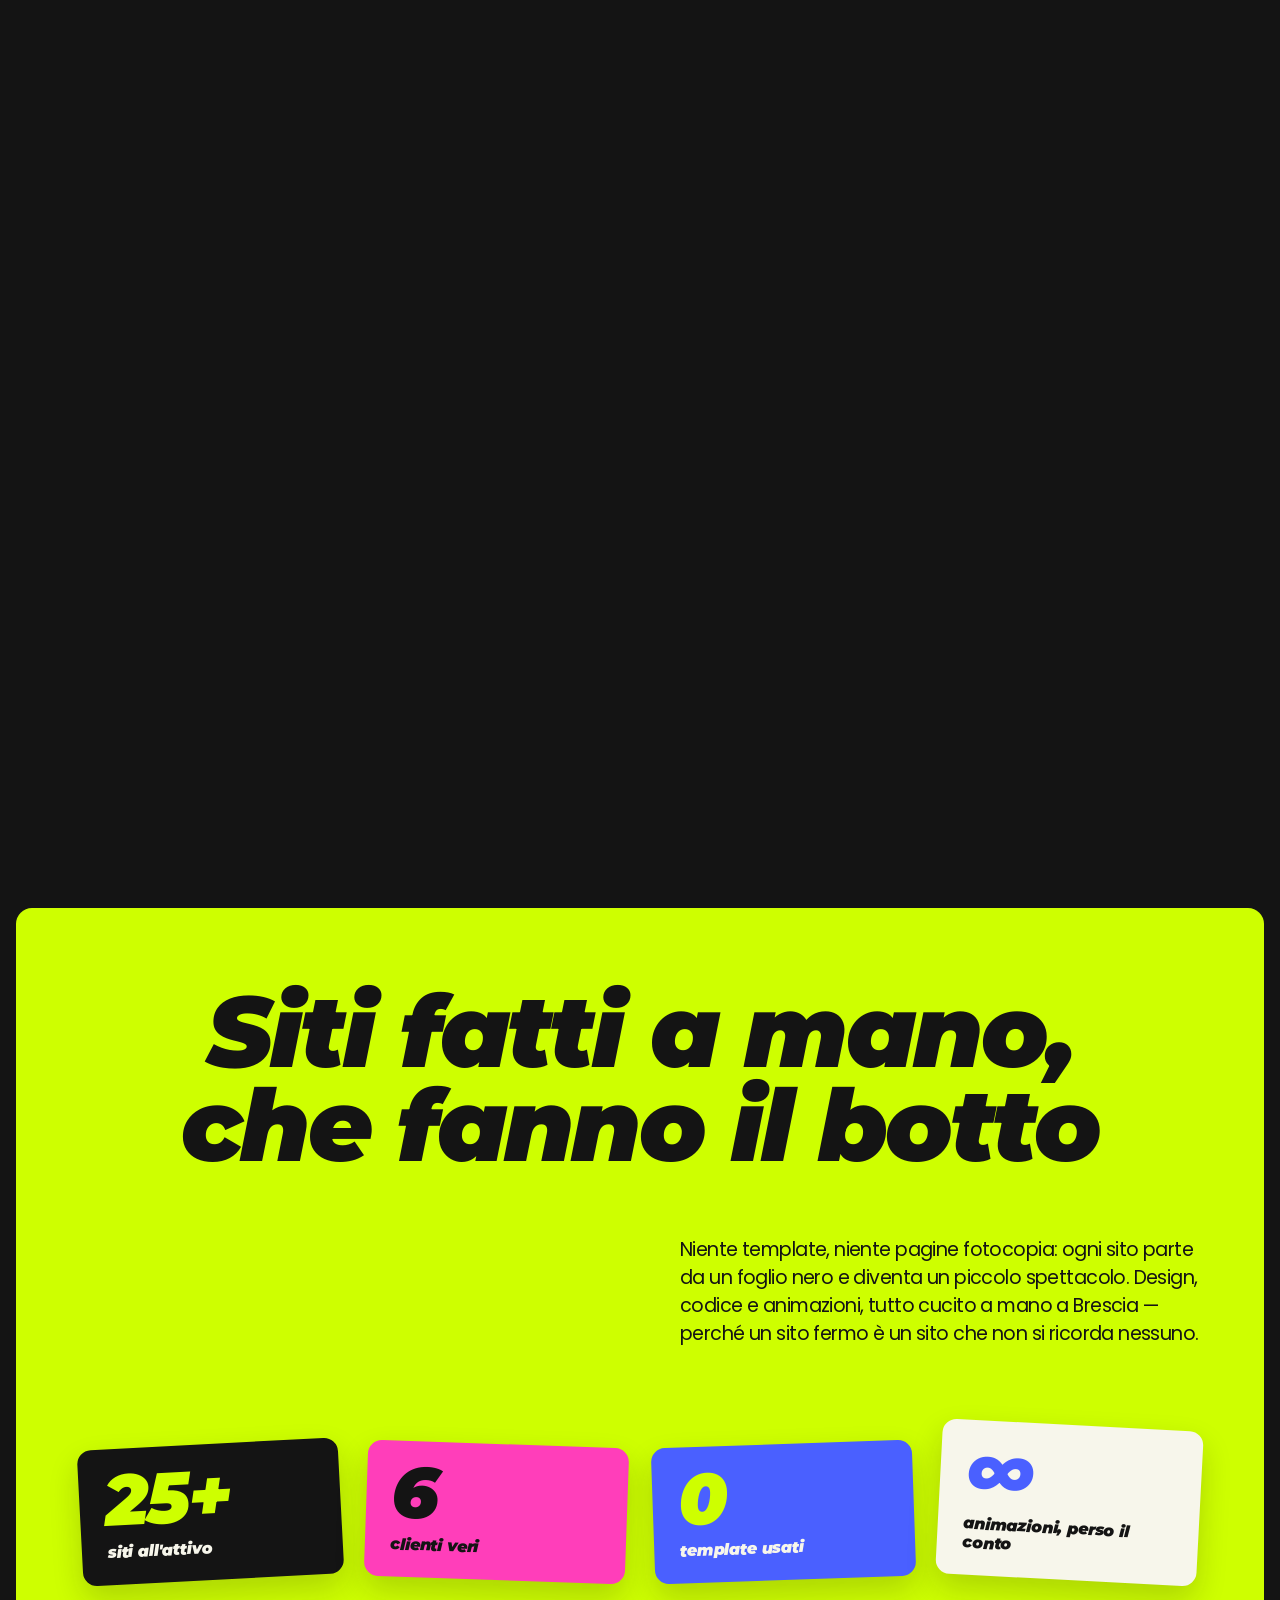
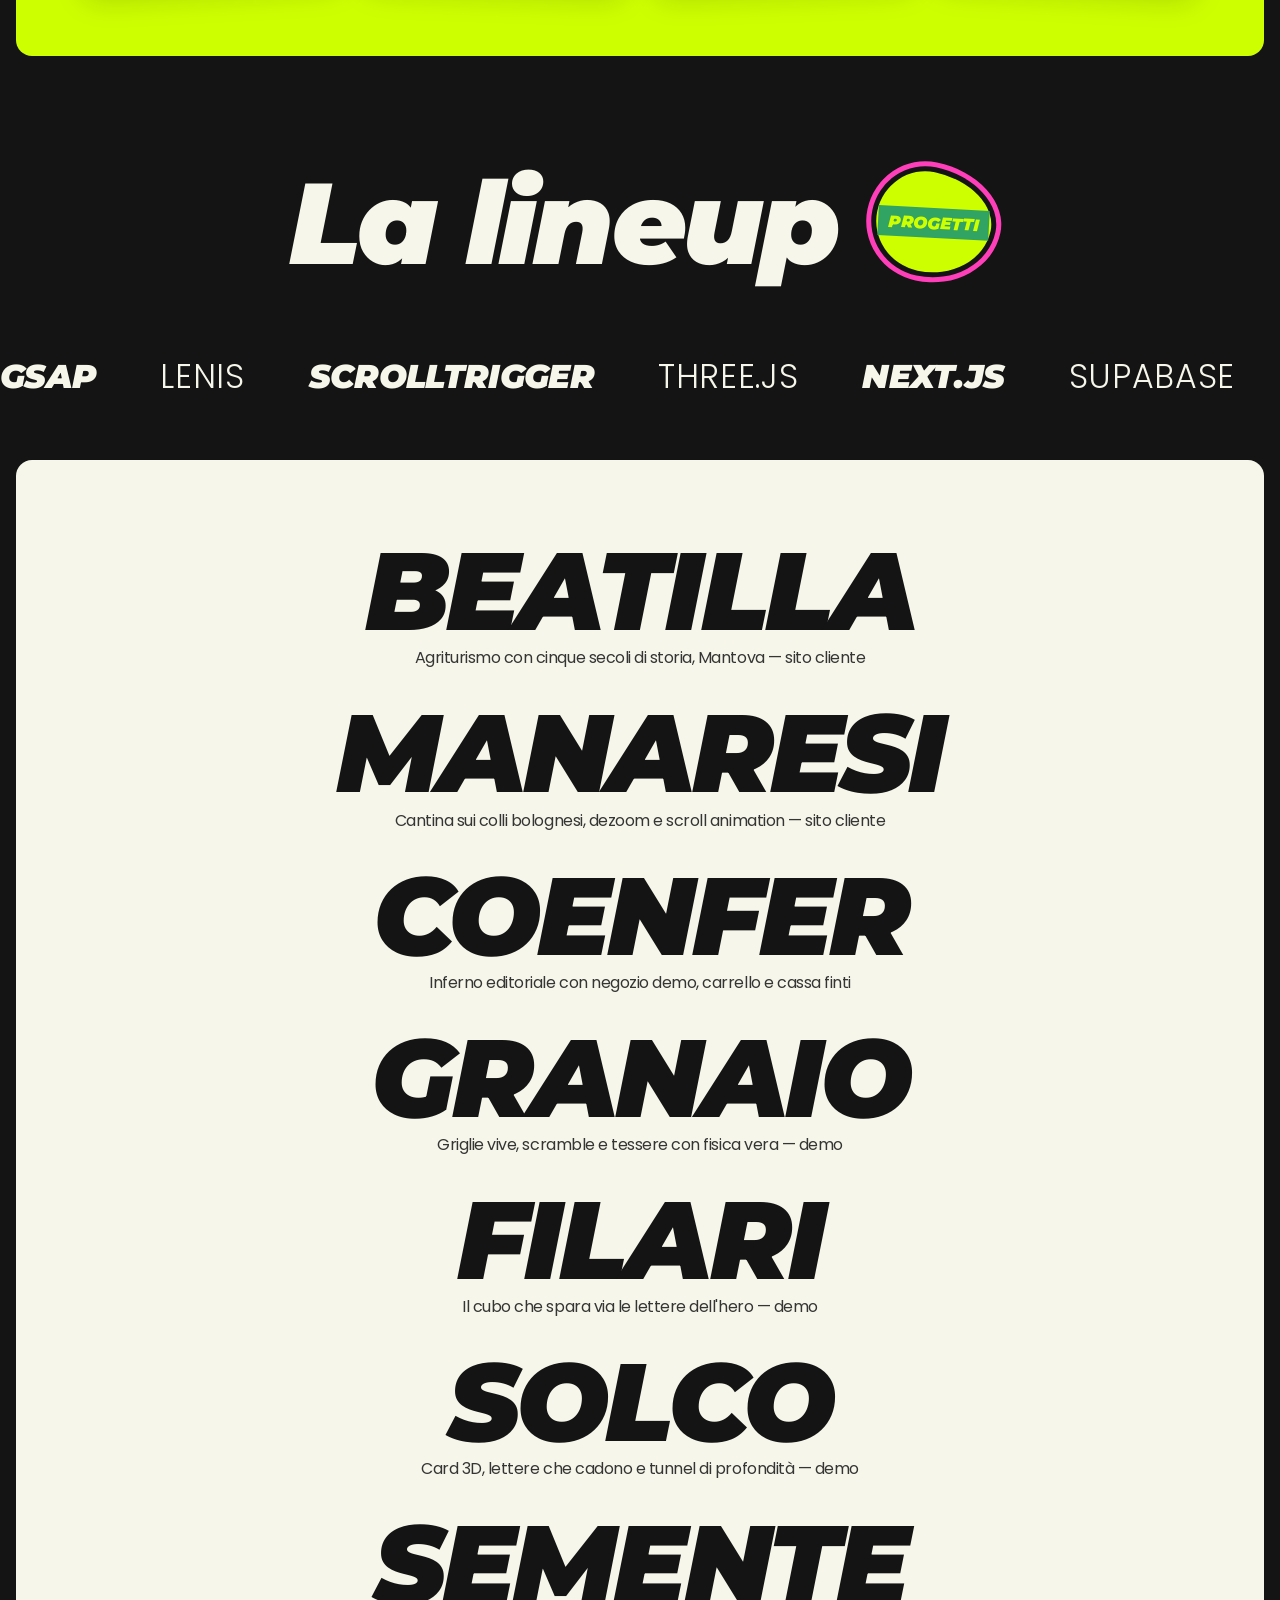
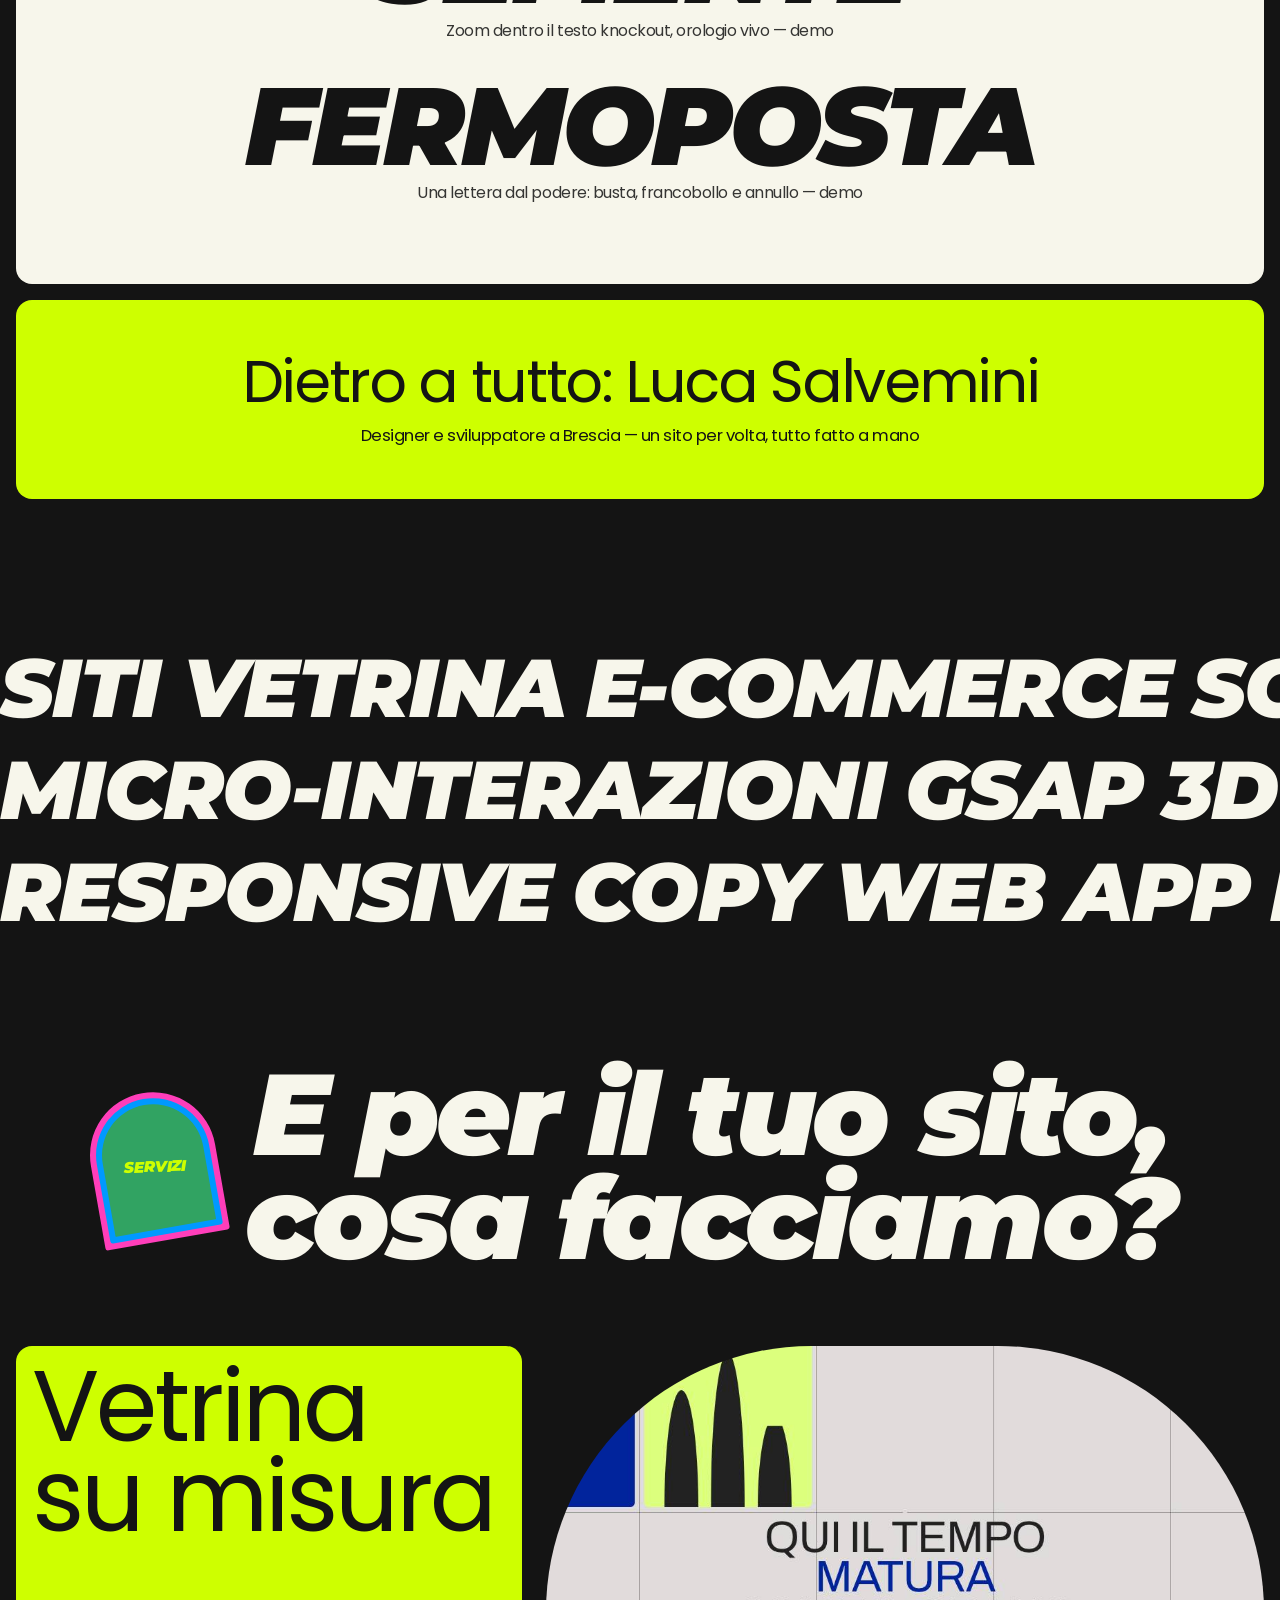
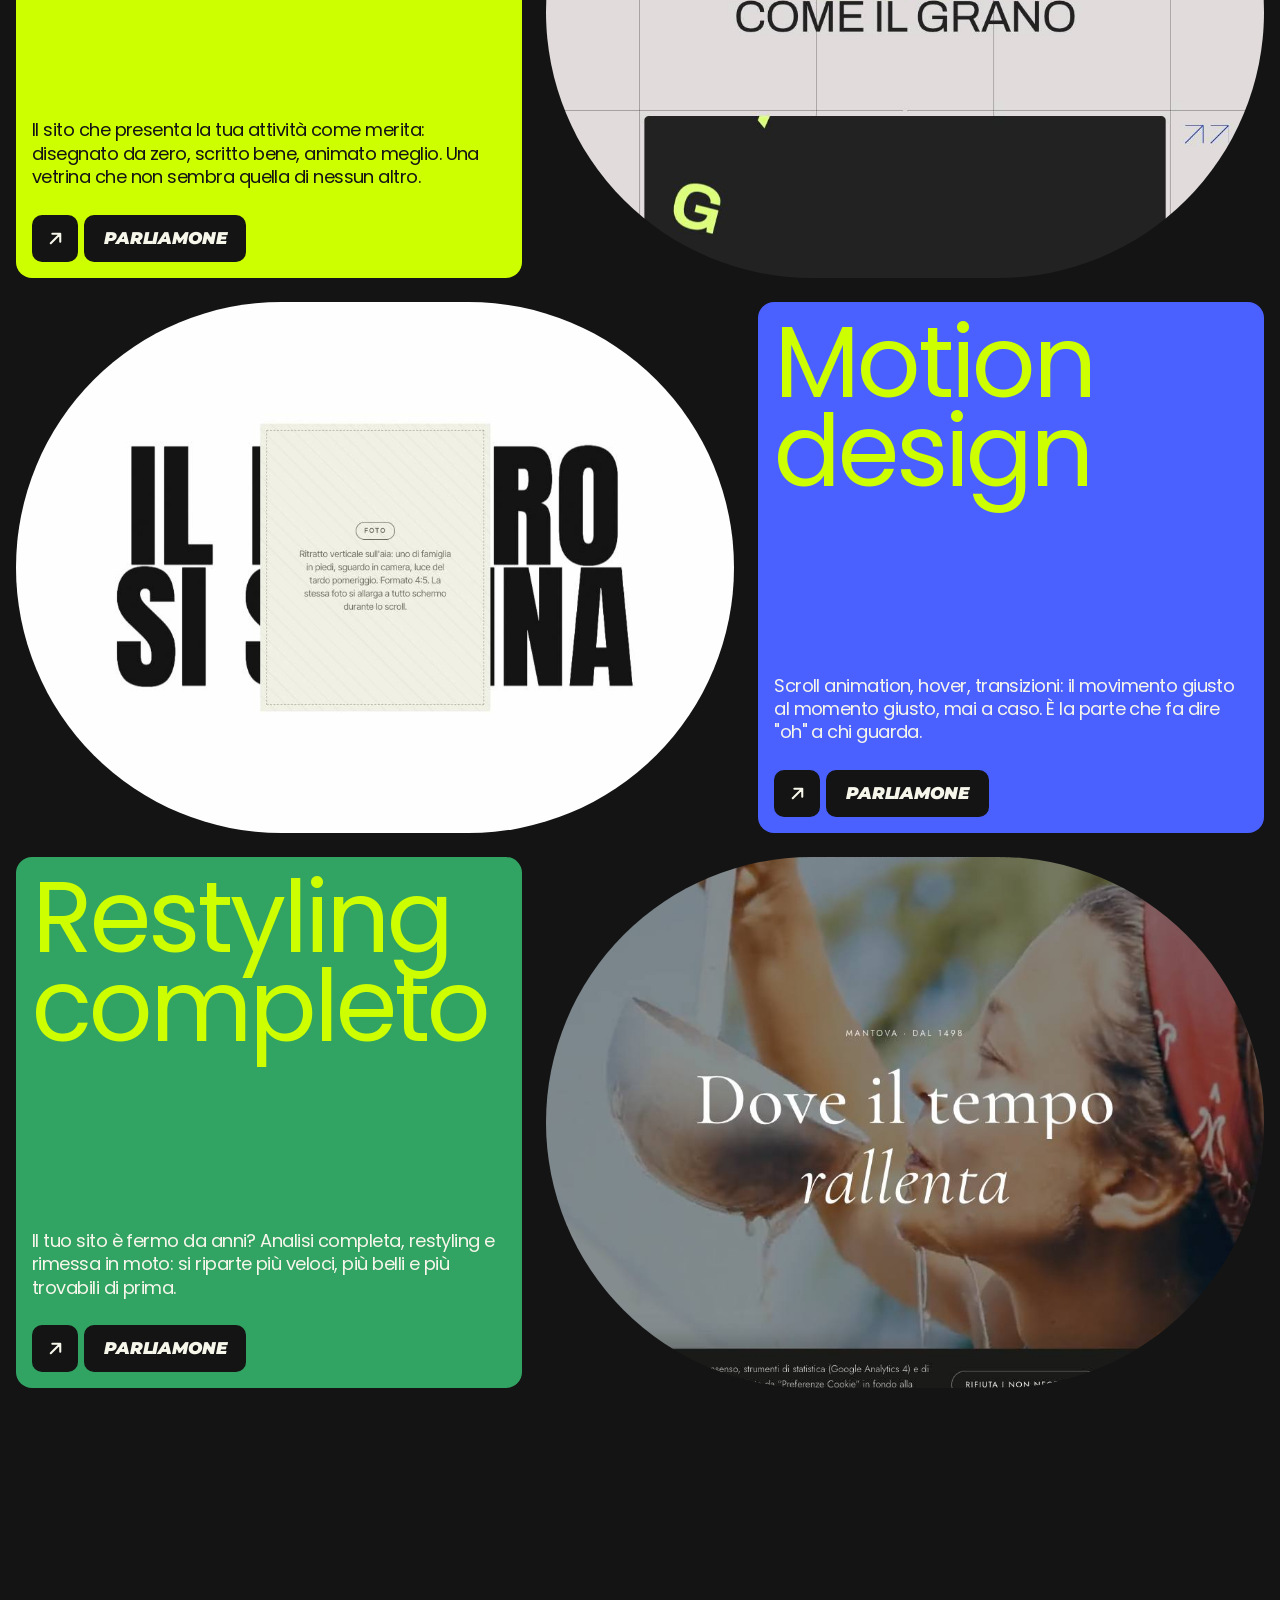
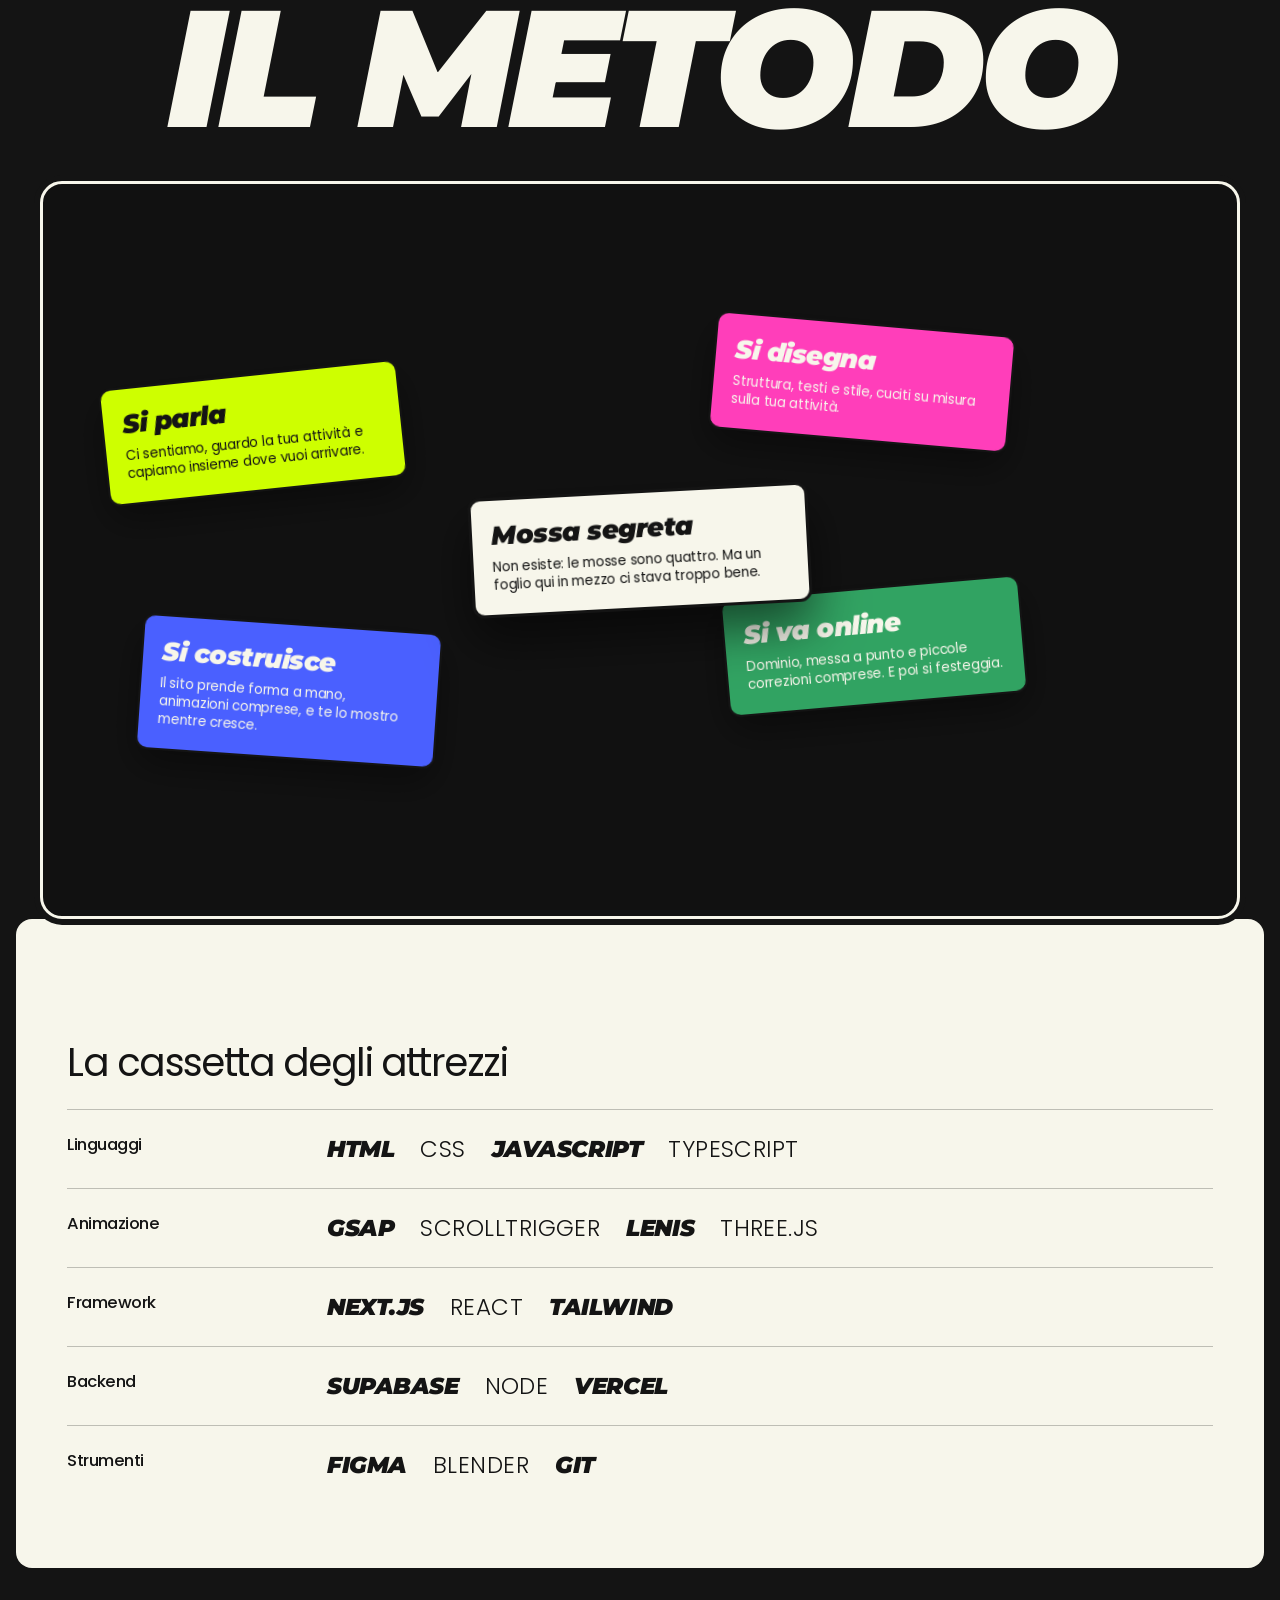
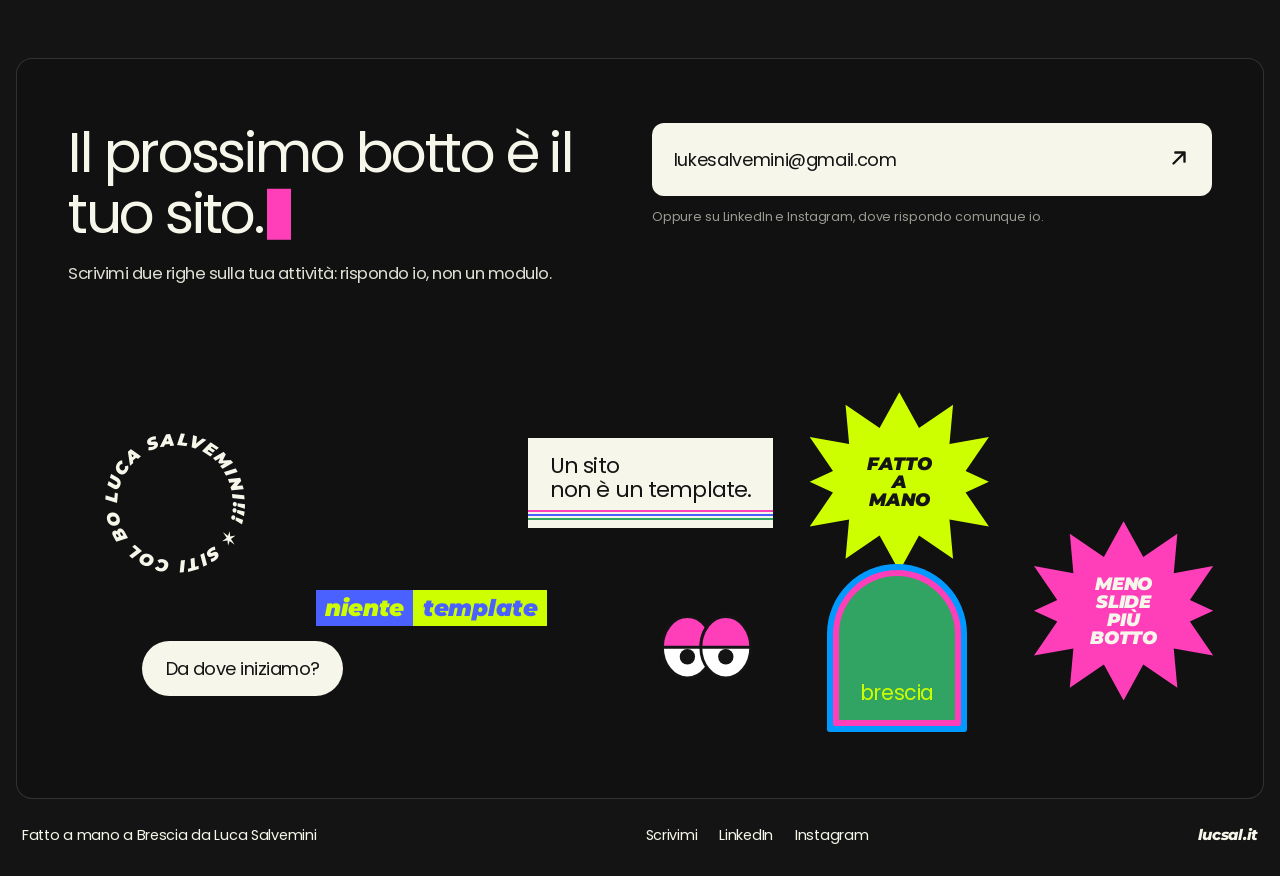
==== index.html @ b96e02a8 "SEO completo: meta, canonical, Open Graph e Twitter, JSON-LD, sitemap, robots, manifest, immagine di" ====
<!DOCTYPE html>
<html lang="it">
<head>
  <meta charset="UTF-8">
  <meta name="viewport" content="width=device-width, initial-scale=1.0">
  <title>Luca Salvemini — Web Developer a Brescia, siti fatti a mano</title>
  <meta name="description" content="Luca Salvemini, web developer a Brescia: siti web fatti a mano, animati e senza template. Vetrine su misura, motion design e restyling.">
  <meta name="author" content="Luca Salvemini">
  <meta name="robots" content="index, follow, max-image-preview:large">
  <meta name="theme-color" content="#141414">
  <meta name="color-scheme" content="dark">
  <link rel="canonical" href="https://lucsal.it/">
  <meta property="og:type" content="website">
  <meta property="og:locale" content="it_IT">
  <meta property="og:site_name" content="Luca Salvemini">
  <meta property="og:url" content="https://lucsal.it/">
  <meta property="og:title" content="Luca Salvemini — Web Developer a Brescia">
  <meta property="og:description" content="Siti web fatti a mano a Brescia: design, codice e animazioni, zero template.">
  <meta property="og:image" content="https://lucsal.it/assets/og.jpg">
  <meta property="og:image:width" content="1200">
  <meta property="og:image:height" content="630">
  <meta property="og:image:alt" content="WEB DEVELOPER!!! — la home del sito di Luca Salvemini">
  <meta name="twitter:card" content="summary_large_image">
  <meta name="twitter:title" content="Luca Salvemini — Web Developer a Brescia">
  <meta name="twitter:description" content="Siti web fatti a mano a Brescia: design, codice e animazioni, zero template.">
  <meta name="twitter:image" content="https://lucsal.it/assets/og.jpg">
  <link rel="manifest" href="site.webmanifest">
  <link rel="preconnect" href="https://fonts.googleapis.com">
  <link rel="preconnect" href="https://fonts.gstatic.com" crossorigin>
  <link href="https://fonts.googleapis.com/css2?family=Montserrat:ital,wght@1,700;1,800;1,900&family=Poppins:ital,wght@0,300;0,400;0,500;0,600;1,400&display=swap" rel="stylesheet">
  <link rel="stylesheet" href="css/style.css">
  <link rel="icon" type="image/svg+xml" href="assets/favicon.svg">
  <link rel="icon" type="image/png" sizes="32x32" href="assets/favicon-32.png">
  <link rel="apple-touch-icon" sizes="180x180" href="assets/apple-touch-icon.png">
  <script type="application/ld+json">
  {
    "@context": "https://schema.org",
    "@graph": [
      {
        "@type": "Person",
        "@id": "https://lucsal.it/#luca",
        "name": "Luca Salvemini",
        "jobTitle": "Web developer",
        "description": "Web developer a Brescia: siti web fatti a mano, animati e senza template.",
        "url": "https://lucsal.it/",
        "email": "mailto:lukesalvemini@gmail.com",
        "image": "https://lucsal.it/assets/og.jpg",
        "address": { "@type": "PostalAddress", "addressLocality": "Brescia", "addressRegion": "BS", "addressCountry": "IT" },
        "knowsAbout": ["Siti web", "Motion design", "GSAP", "JavaScript", "Restyling di siti web", "SEO tecnica"],
        "sameAs": ["https://www.linkedin.com/in/luca-salvemini", "https://www.instagram.com/lucsal.web"]
      },
      {
        "@type": "WebSite",
        "@id": "https://lucsal.it/#sito",
        "url": "https://lucsal.it/",
        "name": "Luca Salvemini — Web Developer a Brescia",
        "inLanguage": "it-IT",
        "author": { "@id": "https://lucsal.it/#luca" }
      },
      {
        "@type": "ProfessionalService",
        "@id": "https://lucsal.it/#servizio",
        "name": "Luca Salvemini — siti web fatti a mano",
        "url": "https://lucsal.it/",
        "image": "https://lucsal.it/assets/og.jpg",
        "founder": { "@id": "https://lucsal.it/#luca" },
        "areaServed": "Brescia e provincia",
        "address": { "@type": "PostalAddress", "addressLocality": "Brescia", "addressRegion": "BS", "addressCountry": "IT" },
        "makesOffer": [
          { "@type": "Offer", "itemOffered": { "@type": "Service", "name": "Vetrina su misura", "description": "Il sito che presenta la tua attività: disegnato da zero, scritto bene, animato meglio." } },
          { "@type": "Offer", "itemOffered": { "@type": "Service", "name": "Motion design", "description": "Scroll animation, hover e transizioni: il movimento giusto al momento giusto." } },
          { "@type": "Offer", "itemOffered": { "@type": "Service", "name": "Restyling completo", "description": "Analisi completa, restyling e rimessa in moto di siti fermi da anni." } }
        ]
      }
    ]
  }
  </script>
</head>
<body>

  <!-- PRELOADER -->
  <div class="preloader" id="preloader" aria-hidden="true">
    <div class="preloader-star" id="preloaderStar"></div>
  </div>

  <!-- CURSORE: guanto che punta (segue il mouse via JS, punta del dito = hotspot) -->
  <div class="guanto" id="guanto" aria-hidden="true">
    <svg viewBox="0 0 100 100">
      <g fill="#111" stroke="#111" stroke-width="9" stroke-linejoin="round" stroke-linecap="round">
        <path d="M 58,50 C 64,43 77,41 83,52 C 91,64 90,79 81,87 C 77,91 74,95 66,96 C 56,98 44,93 40,85 C 30,81 25,72 30,66 C 24,60 27,53 34,52 C 30,46 36,41 44,46 Z"/>
        <line x1="33" y1="24" x2="62" y2="53" stroke-width="29"/>
      </g>
      <g fill="#fff" stroke="#fff" stroke-linejoin="round" stroke-linecap="round">
        <path d="M 58,50 C 64,43 77,41 83,52 C 91,64 90,79 81,87 C 77,91 74,95 66,96 C 56,98 44,93 40,85 C 30,81 25,72 30,66 C 24,60 27,53 34,52 C 30,46 36,41 44,46 Z" stroke-width="0"/>
        <line x1="33" y1="24" x2="62" y2="53" stroke-width="20"/>
      </g>
      <path d="M 39,47 C 47,49 56,53 62,60" fill="none" stroke="#111" stroke-width="4.5" stroke-linecap="round"/>
    </svg>
  </div>

  <!-- HEADER -->
  <header class="header" id="header">
    <a class="logo" href="#" aria-label="Luca Salvemini, torna su">
      <svg class="logo-star" viewBox="0 0 100 100" aria-hidden="true">
        <g class="logo-star-spin">
          <polygon class="star-l1" points=""></polygon>
          <polygon class="star-l2" points=""></polygon>
          <polygon class="star-l3" points=""></polygon>
        </g>
      </svg>
      <span class="logo-word">Luca<br>Salvemini<em>!!!</em></span>
    </a>
    <nav class="nav" aria-label="principale">
      <a class="nav-link" href="#progetti">Progetti</a>
      <a class="nav-link" href="#servizi">Servizi</a>
      <a class="nav-link" href="#metodo">Metodo</a>
      <a class="nav-link" href="#contatti">Contatti</a>
      <a class="nav-cta" href="mailto:lukesalvemini@gmail.com">Scrivimi</a>
    </nav>
  </header>

  <main>

    <!-- HERO -->
    <section class="hero" id="hero">
      <div class="hero-title-wrap">
        <h1 class="hero-title">
          <span class="hero-line hero-line-a" aria-label="Web"><span class="hero-word">WEB</span></span>
          <span class="hero-line hero-line-b" aria-label="Developer!!!"><span class="hero-word">DEVE</span><span class="hero-word">LOPER<em>!!!</em></span></span>
        </h1>
        <a class="hero-sticker" href="#contatti" aria-label="Siti fatti a mano, a Brescia — contattami">
          <span class="hs-row"><b class="hs-block hs-lime">SITI</b><b class="hs-block hs-blu">FATTI</b><b class="hs-block hs-rosa">A MANO</b></span>
          <span class="hs-row"><b class="hs-block hs-verde hs-wide">a brescia</b></span>
          <span class="hs-row"><b class="hs-block hs-crema hs-wide">senza template</b></span>
        </a>
      </div>

      <div class="hero-foot">
        <div class="hero-eyes" id="heroEyes" aria-hidden="true">
          <svg viewBox="0 0 340 210">
            <g class="eyes-deco" fill="none" stroke-linecap="round" stroke-linejoin="round">
              <path d="M52 64 L20 105 L52 146" stroke="#141414" stroke-width="26"/>
              <path d="M52 64 L20 105 L52 146" stroke="#31A362" stroke-width="13"/>
              <path d="M276 64 L308 105 L276 146" stroke="#141414" stroke-width="26"/>
              <path d="M276 64 L308 105 L276 146" stroke="#FF3EBA" stroke-width="13"/>
              <g stroke="#141414" stroke-width="19">
                <path d="M64 54 L46 30"/><path d="M92 42 L82 16"/><path d="M122 36 L118 10"/>
                <path d="M240 172 L250 196"/><path d="M266 160 L282 186"/><path d="M292 146 L310 168"/>
              </g>
              <path d="M64 54 L46 30" stroke="#FF3EBA" stroke-width="9"/>
              <path d="M92 42 L82 16" stroke="#CEFF00" stroke-width="9"/>
              <path d="M122 36 L118 10" stroke="#0099FF" stroke-width="9"/>
              <path d="M240 172 L250 196" stroke="#FF3EBA" stroke-width="9"/>
              <path d="M266 160 L282 186" stroke="#0099FF" stroke-width="9"/>
              <path d="M292 146 L310 168" stroke="#CEFF00" stroke-width="9"/>
            </g>
            <g class="eye eye-right">
              <circle cx="208" cy="105" r="76" fill="#141414"/>
              <circle cx="208" cy="105" r="70" fill="#0099FF"/>
              <circle cx="208" cy="105" r="63" fill="#F7F6EB"/>
              <circle cx="208" cy="105" r="56" fill="#CEFF00"/>
              <circle cx="208" cy="105" r="49" fill="#FF3EBA"/>
              <circle cx="208" cy="105" r="43" fill="#F7F6EB"/>
              <circle cx="208" cy="105" r="36" fill="#F7F6EB" stroke="#141414" stroke-width="5"/>
              <path d="M172 105 A36 36 0 0 1 244 105 Z" fill="#4A60FF" stroke="#141414" stroke-width="5"/>
              <circle class="pupil" cx="208" cy="122" r="12"/>
            </g>
            <g class="eye eye-left">
              <circle cx="120" cy="105" r="82" fill="#141414"/>
              <circle cx="120" cy="105" r="76" fill="#CEFF00"/>
              <circle cx="120" cy="105" r="69" fill="#F7F6EB"/>
              <circle cx="120" cy="105" r="62" fill="#FF3EBA"/>
              <circle cx="120" cy="105" r="55" fill="#0099FF"/>
              <circle cx="120" cy="105" r="48" fill="#F7F6EB"/>
              <circle cx="120" cy="105" r="40" fill="#F7F6EB" stroke="#141414" stroke-width="5"/>
              <path d="M80 105 A40 40 0 0 1 160 105 Z" fill="#4A60FF" stroke="#141414" stroke-width="5"/>
              <circle class="pupil" cx="120" cy="124" r="13"/>
            </g>
          </svg>
        </div>
        <a class="hero-badge" href="#progetti" id="heroBadge" aria-label="Scendi ai progetti">
          <svg viewBox="0 0 60 100">
            <path class="badge-arrow" d="M30 8 V84 M9 63 L30 84 L51 63"/>
          </svg>
        </a>
      </div>
    </section>

    <!-- INTRO -->
    <section class="intro">
      <div class="card card-lime intro-card">
        <h2 class="intro-title"><span class="it-line">Siti fatti a mano,</span><span class="it-line">che fanno il botto</span></h2>
        <div class="intro-body">
          <p class="intro-p">Niente template, niente pagine fotocopia: ogni sito parte da un foglio nero e diventa un piccolo spettacolo. Design, codice e animazioni, tutto cucito a mano a Brescia — perché un sito fermo è un sito che non si ricorda nessuno.</p>
        </div>
        <ul class="stats" aria-label="i numeri">
          <li class="stat stat-nero" style="--rot:-3deg"><b class="stat__num" data-count="25" data-suffix="+">25+</b><span class="stat__lbl">siti all'attivo</span></li>
          <li class="stat stat-rosa" style="--rot:2deg"><b class="stat__num" data-count="6">6</b><span class="stat__lbl">clienti veri</span></li>
          <li class="stat stat-blu" style="--rot:-2deg"><b class="stat__num" data-count="0">0</b><span class="stat__lbl">template usati</span></li>
          <li class="stat stat-crema" style="--rot:3deg"><b class="stat__num">∞</b><span class="stat__lbl">animazioni, perso il conto</span></li>
        </ul>
      </div>
    </section>

    <!-- LINEUP PROGETTI -->
    <section class="lineup" id="progetti">
      <div class="lineup-head">
        <h2 class="sec-title">La lineup</h2>
        <span class="sticker sticker-progetti" aria-hidden="true"><span>PROGETTI</span></span>
      </div>

      <div class="techmarquee" aria-hidden="true">
        <div class="techmarquee-track">
          <span class="tm-item">GSAP</span><span class="tm-item tm-alt">LENIS</span><span class="tm-item">SCROLLTRIGGER</span><span class="tm-item tm-alt">THREE.JS</span><span class="tm-item">NEXT.JS</span><span class="tm-item tm-alt">SUPABASE</span><span class="tm-item">TAILWIND</span><span class="tm-item tm-alt">BLENDER</span><span class="tm-item">FIGMA</span><span class="tm-item tm-alt">VERCEL</span>
        </div>
      </div>

      <div class="card card-crema lineup-card">
        <ul class="roster">
          <li class="roster-row" data-img="assets/img/beatilla.jpg" data-accent="#31A362">
            <a class="roster-link" href="https://www.agriturismobeatilla.it/" target="_blank" rel="noopener">
              <span class="roster-name">BEATILLA</span>
              <span class="roster-cap">Agriturismo con cinque secoli di storia, Mantova — sito cliente</span>
            </a>
          </li>
          <li class="roster-row" data-img="assets/img/manaresi.jpg" data-accent="#FF3EBA">
            <a class="roster-link" href="https://lucsal2603.github.io/manaresi/" target="_blank" rel="noopener">
              <span class="roster-name">MANARESI</span>
              <span class="roster-cap">Cantina sui colli bolognesi, dezoom e scroll animation — sito cliente</span>
            </a>
          </li>
          <li class="roster-row" data-img="assets/img/coenfer.jpg" data-accent="#FF3EBA">
            <a class="roster-link" href="https://lucsal2603.github.io/coenfer-v2/" target="_blank" rel="noopener">
              <span class="roster-name">COENFER</span>
              <span class="roster-cap">Inferno editoriale con negozio demo, carrello e cassa finti</span>
            </a>
          </li>
          <li class="roster-row" data-img="assets/img/granaio.jpg" data-accent="#4A60FF">
            <a class="roster-link" href="https://lucsal2603.github.io/granaio/" target="_blank" rel="noopener">
              <span class="roster-name">GRANAIO</span>
              <span class="roster-cap">Griglie vive, scramble e tessere con fisica vera — demo</span>
            </a>
          </li>
          <li class="roster-row" data-img="assets/img/filari.jpg" data-accent="#FF3EBA">
            <a class="roster-link" href="https://lucsal2603.github.io/filari/" target="_blank" rel="noopener">
              <span class="roster-name">FILARI</span>
              <span class="roster-cap">Il cubo che spara via le lettere dell'hero — demo</span>
            </a>
          </li>
          <li class="roster-row" data-img="assets/img/solco.jpg" data-accent="#CEFF00">
            <a class="roster-link" href="https://lucsal2603.github.io/solco/" target="_blank" rel="noopener">
              <span class="roster-name">SOLCO</span>
              <span class="roster-cap">Card 3D, lettere che cadono e tunnel di profondità — demo</span>
            </a>
          </li>
          <li class="roster-row" data-img="assets/img/semente.jpg" data-accent="#31A362">
            <a class="roster-link" href="https://lucsal2603.github.io/semente/" target="_blank" rel="noopener">
              <span class="roster-name">SEMENTE</span>
              <span class="roster-cap">Zoom dentro il testo knockout, orologio vivo — demo</span>
            </a>
          </li>
          <li class="roster-row" data-img="assets/img/fermoposta.jpg" data-accent="#4A60FF">
            <a class="roster-link" href="https://lucsal2603.github.io/fermoposta/" target="_blank" rel="noopener">
              <span class="roster-name">FERMOPOSTA</span>
              <span class="roster-cap">Una lettera dal podere: busta, francobollo e annullo — demo</span>
            </a>
          </li>
        </ul>
      </div>

      <div class="card card-lime host-card">
        <h3 class="host-title">Dietro a tutto: Luca Salvemini</h3>
        <p class="host-cap">Designer e sviluppatore a Brescia — un sito per volta, tutto fatto a mano</p>
      </div>

      <div class="preview-bubble" id="previewBubble" aria-hidden="true">
        <img id="previewImg" src="" alt="">
        <span class="preview-tag">APRI <svg class="ico-arrow" viewBox="0 0 24 24" aria-hidden="true"><path d="M6 18 18 6M8 6h10v10"/></svg></span>
      </div>
    </section>

    <!-- TAG MARQUEE -->
    <section class="tags" aria-hidden="true">
      <div class="tagrow" data-dir="1">
        <div class="tagrow-track">
          <span class="pill pill-a">SITI VETRINA</span>
          <span class="pill pill-b">E-COMMERCE</span>
          <span class="pill pill-c">SCROLL ANIMATION</span>
          <span class="pill pill-d">RESTYLING</span>
          <span class="pill pill-e">MOTION</span>
        </div>
      </div>
      <div class="tagrow" data-dir="-1">
        <div class="tagrow-track">
          <span class="pill pill-c">MICRO-INTERAZIONI</span>
          <span class="pill pill-e">GSAP</span>
          <span class="pill pill-a">3D</span>
          <span class="pill pill-d">AUDIT</span>
          <span class="pill pill-b">SEO TECNICA</span>
        </div>
      </div>
      <div class="tagrow" data-dir="1">
        <div class="tagrow-track">
          <span class="pill pill-d">RESPONSIVE</span>
          <span class="pill pill-a">COPY</span>
          <span class="pill pill-e">WEB APP</span>
          <span class="pill pill-b">PROTOTIPI</span>
          <span class="pill pill-c">GESTIONALI</span>
        </div>
      </div>
    </section>

    <!-- SERVIZI -->
    <section class="servizi" id="servizi">
      <div class="servizi-head">
        <span class="sticker sticker-servizi" aria-hidden="true"><span>SERVIZI</span></span>
        <h2 class="sec-title">E per il tuo sito,<br>cosa facciamo?</h2>
      </div>

      <div class="venue-grid">
        <div class="venue-row">
        <article class="card card-lime venue">
          <h3 class="venue-title">Vetrina<br>su misura</h3>
          <p class="venue-p">Il sito che presenta la tua attività come merita: disegnato da zero, scritto bene, animato meglio. Una vetrina che non sembra quella di nessun altro.</p>
          <a class="btn-slap" href="#contatti"><span class="btn-arrow"><svg class="ico-arrow" viewBox="0 0 24 24" aria-hidden="true"><path d="M6 18 18 6M8 6h10v10"/></svg></span><span class="btn-label">PARLIAMONE</span></a>
        </article>
        <figure class="venue-media" data-speed="0.9" aria-label="Il sito Granaio, demo di agriturismo, che scorre dall'inizio alla fine">
          <video src="assets/video/granaio.mp4" poster="assets/img/granaio.jpg" autoplay muted loop playsinline preload="metadata"></video>
        </figure>
        </div>

        <div class="venue-row venue-row--inv">
        <figure class="venue-media" data-speed="1.08" aria-label="Il sito Semente, demo di agriturismo, che scorre dall'inizio alla fine">
          <video src="assets/video/semente.mp4" poster="assets/img/semente.jpg" autoplay muted loop playsinline preload="metadata"></video>
        </figure>
        <article class="card card-blu venue">
          <h3 class="venue-title">Motion<br>design</h3>
          <p class="venue-p">Scroll animation, hover, transizioni: il movimento giusto al momento giusto, mai a caso. È la parte che fa dire "oh" a chi guarda.</p>
          <a class="btn-slap" href="#contatti"><span class="btn-arrow"><svg class="ico-arrow" viewBox="0 0 24 24" aria-hidden="true"><path d="M6 18 18 6M8 6h10v10"/></svg></span><span class="btn-label">PARLIAMONE</span></a>
        </article>
        </div>

        <div class="venue-row">
        <article class="card card-verde venue">
          <h3 class="venue-title">Restyling<br>completo</h3>
          <p class="venue-p">Il tuo sito è fermo da anni? Analisi completa, restyling e rimessa in moto: si riparte più veloci, più belli e più trovabili di prima.</p>
          <a class="btn-slap" href="#contatti"><span class="btn-arrow"><svg class="ico-arrow" viewBox="0 0 24 24" aria-hidden="true"><path d="M6 18 18 6M8 6h10v10"/></svg></span><span class="btn-label">PARLIAMONE</span></a>
        </article>
        <figure class="venue-media" data-speed="0.92" aria-label="Il sito Beatilla, agriturismo a Mantova, in movimento">
          <video src="assets/video/beatilla.mp4" poster="assets/img/beatilla.jpg" autoplay muted loop playsinline preload="metadata"></video>
        </figure>
        </div>
      </div>
    </section>

    <!-- METODO -->
    <section class="metodo" id="metodo">
      <!-- SCHERMO: le quattro mosse compaiono come fogli scrollando (alla semente) -->
      <div class="schermo" id="schermo">
        <div class="schermo__pin">
          <h2 class="schermo__parola">IL METODO</h2>
          <div class="schermo__telone" id="schermoTelone">
            <div class="schermo__fogli">
              <article class="foglio foglio-lime" style="--x:5%; --y:26%; --sx:7%; --sy:17%; --rot:-6deg;">
                <span class="foglio__nome">Si parla</span>
                <p class="foglio__desc">Ci sentiamo, guardo la tua attività e capiamo insieme dove vuoi arrivare.</p>
              </article>
              <article class="foglio foglio-rosa" style="--x:56%; --y:19%; --sx:64%; --sy:16%; --rot:5deg;">
                <span class="foglio__nome">Si disegna</span>
                <p class="foglio__desc">Struttura, testi e stile, cuciti su misura sulla tua attività.</p>
              </article>
              <article class="foglio foglio-blu" style="--x:8%; --y:60%; --sx:11%; --sy:60%; --rot:4deg;">
                <span class="foglio__nome">Si costruisce</span>
                <p class="foglio__desc">Il sito prende forma a mano, animazioni comprese, e te lo mostro mentre cresce.</p>
              </article>
              <article class="foglio foglio-verde" style="--x:57%; --y:55%; --sx:61%; --sy:61%; --rot:-5deg;">
                <span class="foglio__nome">Si va online</span>
                <p class="foglio__desc">Dominio, messa a punto e piccole correzioni comprese. E poi si festeggia.</p>
              </article>
              <article class="foglio foglio--finale" style="--x:50%; --y:50%; --sx:50%; --sy:50%; --rot:-3deg;">
                <span class="foglio__nome">Mossa segreta</span>
                <p class="foglio__desc">Non esiste: le mosse sono quattro. Ma un foglio qui in mezzo ci stava troppo bene.</p>
              </article>
            </div>
          </div>
        </div>
      </div>

      <!-- cassetta degli attrezzi -->
      <div class="card card-crema metodo-card">
        <div class="metodo-block">
          <h3 class="metodo-title">La cassetta degli attrezzi</h3>
          <div class="metodo-row">
            <span class="metodo-label">Linguaggi</span>
            <div class="tool-list"><span class="tool">HTML</span><span class="tool">CSS</span><span class="tool">JAVASCRIPT</span><span class="tool">TYPESCRIPT</span></div>
          </div>
          <div class="metodo-row">
            <span class="metodo-label">Animazione</span>
            <div class="tool-list"><span class="tool">GSAP</span><span class="tool">SCROLLTRIGGER</span><span class="tool">LENIS</span><span class="tool">THREE.JS</span></div>
          </div>
          <div class="metodo-row">
            <span class="metodo-label">Framework</span>
            <div class="tool-list"><span class="tool">NEXT.JS</span><span class="tool">REACT</span><span class="tool">TAILWIND</span></div>
          </div>
          <div class="metodo-row">
            <span class="metodo-label">Backend</span>
            <div class="tool-list"><span class="tool">SUPABASE</span><span class="tool">NODE</span><span class="tool">VERCEL</span></div>
          </div>
          <div class="metodo-row">
            <span class="metodo-label">Strumenti</span>
            <div class="tool-list"><span class="tool">FIGMA</span><span class="tool">BLENDER</span><span class="tool">GIT</span></div>
          </div>
        </div>
      </div>
    </section>

    <!-- CONTATTI -->
    <section class="contatti" id="contatti">
      <div class="card card-nera contact-card">
        <div class="contact-copy">
          <h2 class="contact-title"><span id="typeTarget">Il prossimo botto è il tuo sito.</span><span class="type-cursor" id="typeCursor"></span></h2>
          <p class="contact-sub">Scrivimi due righe sulla tua attività: rispondo io, non un modulo.</p>
        </div>
        <div class="contact-action">
          <a class="contact-mail" href="mailto:lukesalvemini@gmail.com">
            <span class="contact-mail-text">lukesalvemini@gmail.com</span>
            <span class="contact-mail-arrow"><svg class="ico-arrow" viewBox="0 0 24 24" aria-hidden="true"><path d="M6 18 18 6M8 6h10v10"/></svg></span>
          </a>
          <p class="contact-note">Oppure su LinkedIn e Instagram, dove rispondo comunque io.</p>
        </div>

        <div class="stickerpile" id="stickerpile" aria-hidden="true">
          <div class="stk stk-circle" data-rot="-14"><svg viewBox="0 0 150 150"><defs><path id="stkC" d="M75,75 m-52,0 a52,52 0 1,1 104,0 a52,52 0 1,1 -104,0"/></defs><text><textPath href="#stkC">LUCA SALVEMINI!!! ✶ SITI COL BOTTO ✶ </textPath></text><g class="stk-star-mini"></g></svg></div>
          <div class="stk stk-bar" data-rot="9"><b class="hs-block hs-blu">NIENTE</b><b class="hs-block hs-lime">TEMPLATE</b></div>
          <div class="stk stk-quote" data-rot="-6"><span>Un sito<br>non è un template.</span><i class="stk-stripes"></i></div>
          <div class="stk stk-burst" data-rot="12"><span>FATTO<br>A<br>MANO</span></div>
          <div class="stk stk-arch" data-rot="-11"><span>brescia</span></div>
          <div class="stk stk-pillw" data-rot="7"><span>Da dove iniziamo?</span></div>
          <div class="stk stk-burst stk-burst-b" data-rot="-18"><span>MENO<br>SLIDE<br>PIÙ<br>BOTTO</span></div>
          <div class="stk stk-eyes" data-rot="5"><svg viewBox="0 0 120 90"><g><ellipse cx="40" cy="45" rx="26" ry="32" class="sb-ball"/><path d="M14 45 a26 32 0 0 1 52 0 z" class="sb-lid"/><circle cx="40" cy="55" r="8" class="sb-pupil"/></g><g><ellipse cx="80" cy="45" rx="26" ry="32" class="sb-ball"/><path d="M54 45 a26 32 0 0 1 52 0 z" class="sb-lid"/><circle cx="80" cy="55" r="8" class="sb-pupil"/></g></svg></div>
        </div>
      </div>
    </section>

  </main>

  <!-- FOOTER -->
  <footer class="footer">
    <p class="footer-made">Fatto a mano a Brescia da Luca Salvemini</p>
    <nav class="footer-links" aria-label="social">
      <a href="mailto:lukesalvemini@gmail.com">Scrivimi</a>
      <a href="https://www.linkedin.com/in/luca-salvemini" target="_blank" rel="me noopener">LinkedIn</a>
      <a href="https://www.instagram.com/lucsal.web" target="_blank" rel="me noopener">Instagram</a>
    </nav>
    <p class="footer-site">lucsal.it</p>
  </footer>

  <script src="https://cdnjs.cloudflare.com/ajax/libs/gsap/3.13.0/gsap.min.js"></script>
  <script src="https://cdnjs.cloudflare.com/ajax/libs/gsap/3.13.0/ScrollTrigger.min.js"></script>
  <script src="https://cdnjs.cloudflare.com/ajax/libs/gsap/3.13.0/SplitText.min.js"></script>
  <script src="https://cdnjs.cloudflare.com/ajax/libs/gsap/3.13.0/Draggable.min.js"></script>
  <script src="https://cdnjs.cloudflare.com/ajax/libs/gsap/3.13.0/InertiaPlugin.min.js"></script>
  <script src="https://cdn.jsdelivr.net/npm/lenis@1.1.14/dist/lenis.min.js"></script>
  <script src="js/main.js"></script>
</body>
</html>
---- css/style.css ----
/* ============================================================
   LUCA SALVEMINI!!! — portfolio col botto
   palette e impianto clonati da designbomb.it
   ============================================================ */

:root {
  --nero: #141414;
  --nero-2: #111111;
  --crema: #F7F6EB;
  --lime: #CEFF00;
  --rosa: #FF3EBA;
  --blu: #4A60FF;
  --verde: #31A362;
  --azzurro: #0099FF;
  --radius: 16px;
  --gap-edge: 16px;
  --font-display: "Montserrat", sans-serif;
  --font-body: "Poppins", sans-serif;
  --font-mono: ui-monospace, "SF Mono", SFMono-Regular, Menlo, monospace;
}

* { margin: 0; padding: 0; box-sizing: border-box; }

html { scroll-behavior: auto; }
html.lenis, html.lenis body { height: auto; }
.lenis.lenis-smooth { scroll-behavior: auto !important; }

body {
  background: var(--nero);
  color: var(--crema);
  font-family: var(--font-body);
  font-weight: 400;
  letter-spacing: -0.01em;
  overflow-x: clip;
  -webkit-font-smoothing: antialiased;
}

::selection { background: var(--lime); color: var(--nero); }

:focus-visible {
  outline: 3px solid var(--lime);
  outline-offset: 3px;
  border-radius: 4px;
}
.card-lime :focus-visible, .card-crema :focus-visible { outline-color: var(--blu); }

img { max-width: 100%; display: block; }
a { color: inherit; text-decoration: none; }
ul { list-style: none; }

.card {
  border-radius: var(--radius);
  margin: 0 var(--gap-edge);
}
.card-lime  { background: var(--lime);  color: var(--nero); }
.card-crema { background: var(--crema); color: var(--nero); }
.card-rosa  { background: var(--rosa);  color: var(--nero); }
.card-blu   { background: var(--blu);   color: var(--lime); }
.card-verde { background: var(--verde); color: var(--lime); }
.card-nera  { background: var(--nero-2); color: var(--crema); border: 1px solid rgba(247, 246, 235, 0.14); }

/* ---------- PRELOADER ---------- */
.preloader {
  position: fixed;
  inset: 0;
  z-index: 200;
  background: var(--nero);
  display: grid;
  place-items: center;
}
.preloader-star { width: min(70vmin, 640px); aspect-ratio: 1; }
.preloader-star svg { width: 100%; height: 100%; overflow: visible; }

/* freccia disegnata (niente caratteri/emoji): eredita colore e dimensione dal testo */
.ico-arrow {
  width: 1em; height: 1em;
  display: inline-block;
  vertical-align: -0.12em;
  fill: none;
  stroke: currentColor;
  stroke-width: 2.6;
  stroke-linecap: round;
  stroke-linejoin: round;
}

/* ---------- CURSORE GUANTO ---------- */
.guanto {
  position: fixed;
  top: 0; left: 0;
  width: 52px; height: 52px;
  z-index: 300;
  pointer-events: none;
  opacity: 0;
  visibility: hidden;
  will-change: transform;
}
.guanto svg { width: 100%; height: 100%; overflow: visible; filter: drop-shadow(0 2px 0 rgba(0, 0, 0, 0.35)); }
html.has-glove, html.has-glove * { cursor: none !important; }

/* ---------- HEADER ---------- */
.header {
  position: fixed;
  top: 0; left: 0; right: 0;
  z-index: 100;
  display: flex;
  align-items: center;
  justify-content: space-between;
  padding: 14px 22px;
  background: color-mix(in srgb, var(--nero) 82%, transparent);
  backdrop-filter: blur(10px);
  -webkit-backdrop-filter: blur(10px);
}
.logo { display: flex; align-items: center; gap: 10px; }
.logo-star { width: 38px; height: 38px; overflow: visible; }
.star-l1 { fill: var(--blu); }
.star-l2 { fill: var(--rosa); }
.star-l3 { fill: var(--lime); }
.logo-word {
  font-family: var(--font-display);
  font-style: italic;
  font-weight: 900;
  font-size: 13px;
  line-height: 0.95;
  letter-spacing: -0.02em;
  text-transform: uppercase;
}
.logo-word em { font-style: italic; color: var(--lime); }

.nav { display: flex; align-items: center; gap: 26px; }
.nav-link {
  font-family: var(--font-display);
  font-style: italic;
  font-weight: 800;
  font-size: 14px;
  letter-spacing: 0.01em;
  text-transform: uppercase;
  transition: color 180ms cubic-bezier(0.23, 1, 0.32, 1);
}
.nav-link:hover { color: var(--lime); }
.nav-cta {
  font-family: var(--font-display);
  font-style: italic;
  font-weight: 800;
  font-size: 14px;
  text-transform: uppercase;
  background: var(--rosa);
  color: var(--nero);
  padding: 10px 18px;
  border-radius: 8px;
  transition: transform 160ms cubic-bezier(0.23, 1, 0.32, 1), background 160ms ease;
}
.nav-cta:hover { background: var(--lime); transform: rotate(-2deg) scale(1.04); }
.nav-cta:active { transform: scale(0.97); }

/* ---------- HERO ---------- */
.hero {
  min-height: 100svh;
  display: flex;
  flex-direction: column;
  justify-content: flex-end;
  padding: 100px var(--gap-edge) 0;
  position: relative;
}
.hero-title-wrap { position: relative; }
.hero-title {
  font-family: var(--font-display);
  font-style: italic;
  font-weight: 900;
  text-transform: uppercase;
  color: var(--crema);
  line-height: 0.82;
  letter-spacing: -0.04em;
  display: flex;
  flex-direction: column;
}
.hero-line { display: block; overflow: hidden; padding: 0.06em 0.06em 0.02em; }
.hero-word { display: inline-block; white-space: nowrap; }
.hero-line-a { font-size: clamp(110px, 28.5vw, 430px); }
.hero-line-b { font-size: clamp(42px, 10.5vw, 158px); }
.hero-line-b em { font-style: italic; }
.hero-word .ch { display: inline-block; }

.hero-sticker {
  position: absolute;
  top: -4%;
  right: 2%;
  z-index: 5;
  display: inline-flex;
  flex-direction: column;
  align-items: flex-start;
  transform: rotate(-9deg);
  transition: transform 200ms cubic-bezier(0.23, 1, 0.32, 1);
}
.hero-sticker:hover { transform: rotate(-4deg) scale(1.05); }
.hs-row { display: flex; }
.hs-block {
  font-family: var(--font-display);
  font-style: italic;
  font-weight: 900;
  font-size: clamp(13px, 1.5vw, 22px);
  text-transform: lowercase;
  padding: 0.14em 0.4em 0.2em;
  color: var(--nero);
}
.hs-lime { background: var(--lime); color: var(--blu); }
.hs-blu { background: var(--blu); color: var(--lime); }
.hs-rosa { background: var(--rosa); color: var(--crema); }
.hs-verde { background: var(--verde); color: var(--lime); }
.hs-crema { background: var(--crema); color: var(--rosa); }
.hs-wide { width: 100%; text-align: center; }

.hero-foot {
  display: grid;
  grid-template-columns: 1fr auto 1fr;
  align-items: end;
  padding: 12px 2vw 20px;
}
.hero-eyes { grid-column: 2; }
.hero-badge { grid-column: 3; justify-self: end; }
.hero-eyes { width: clamp(150px, 17vw, 250px); }
.hero-eyes svg { width: 100%; overflow: visible; }
.pupil { fill: var(--nero); }

.hero-badge { width: clamp(38px, 3.6vw, 54px); display: block; padding-bottom: 14px; }
.hero-badge svg { width: 100%; overflow: visible; }
.badge-arrow {
  stroke: var(--lime);
  stroke-width: 11;
  fill: none;
  stroke-linecap: round;
  stroke-linejoin: round;
  transition: stroke 200ms ease;
}
.hero-badge:hover .badge-arrow { stroke: var(--rosa); }

/* ---------- INTRO ---------- */
.intro { padding: 8px 0 0; }
.intro-card {
  position: relative;
  padding: clamp(40px, 6vw, 90px) clamp(24px, 5vw, 80px) clamp(44px, 6vw, 90px);
  overflow: clip;
}
.intro-title {
  font-family: var(--font-display);
  font-style: italic;
  font-weight: 900;
  text-transform: none;
  font-size: clamp(40px, 7.8vw, 112px);
  line-height: 0.94;
  letter-spacing: -0.03em;
  text-align: center;
}
.it-line { display: block; }
.intro-body { display: flex; justify-content: flex-end; margin-top: clamp(36px, 5vw, 80px); }
.intro-p {
  max-width: 520px;
  font-size: clamp(17px, 1.5vw, 22px);
  line-height: 1.45;
  letter-spacing: -0.03em;
  font-weight: 400;
}
.stats {
  display: flex;
  flex-wrap: wrap;
  gap: clamp(14px, 2vw, 28px);
  margin-top: clamp(44px, 6vw, 90px);
  align-items: flex-end;
}
.stat {
  flex: 1 1 0;
  min-width: 150px;
  display: flex;
  flex-direction: column;
  align-items: flex-start;
  padding: clamp(14px, 1.6vw, 24px) clamp(18px, 2vw, 30px) clamp(16px, 1.8vw, 26px);
  border-radius: 14px;
  rotate: var(--rot, 0deg);
  box-shadow: 0 14px 30px rgba(20, 20, 20, 0.18);
  transition: rotate 250ms cubic-bezier(0.23, 1, 0.32, 1), scale 250ms cubic-bezier(0.23, 1, 0.32, 1);
}
.stat:hover { rotate: 0deg; scale: 1.04; }
.stat__num {
  font-family: var(--font-display);
  font-style: italic;
  font-weight: 900;
  font-size: clamp(46px, 5.6vw, 88px);
  line-height: 0.9;
  letter-spacing: -0.04em;
}
.stat__lbl {
  margin-top: 0.55em;
  font-family: var(--font-display);
  font-style: italic;
  font-weight: 900;
  font-size: clamp(14px, 1.25vw, 19px);
  letter-spacing: -0.01em;
}
.stat-nero { background: var(--nero); }
.stat-nero .stat__num { color: var(--lime); }
.stat-nero .stat__lbl { color: var(--crema); }
.stat-rosa { background: var(--rosa); }
.stat-rosa .stat__num, .stat-rosa .stat__lbl { color: var(--nero); }
.stat-blu { background: var(--blu); }
.stat-blu .stat__num { color: var(--lime); }
.stat-blu .stat__lbl { color: var(--crema); }
.stat-crema { background: var(--crema); }
.stat-crema .stat__num { color: var(--blu); }
.stat-crema .stat__lbl { color: var(--nero); }

/* ---------- LINEUP ---------- */
.lineup { padding: clamp(70px, 9vw, 140px) 0 0; }
.lineup-head {
  display: flex;
  align-items: center;
  justify-content: center;
  gap: clamp(16px, 3vw, 40px);
  padding: 0 var(--gap-edge) clamp(30px, 4vw, 60px);
}
.sec-title {
  font-family: var(--font-display);
  font-style: italic;
  font-weight: 900;
  font-size: clamp(52px, 9vw, 130px);
  line-height: 0.9;
  letter-spacing: -0.03em;
  color: var(--crema);
  text-align: center;
}
.sticker {
  display: inline-grid;
  place-items: center;
  font-family: var(--font-display);
  font-style: italic;
  font-weight: 900;
}
.sticker-progetti {
  width: clamp(90px, 9vw, 140px);
  aspect-ratio: 1.15;
  background: var(--lime);
  border-radius: 42% 58% 55% 45% / 50% 46% 54% 50%;
  transform: rotate(12deg);
  box-shadow: 0 0 0 5px var(--nero), 0 0 0 10px var(--rosa);
}
.sticker-progetti span {
  background: var(--verde);
  color: var(--lime);
  font-size: clamp(13px, 1.3vw, 19px);
  padding: 0.3em 0.6em;
  transform: rotate(-9deg);
}
.sticker-servizi {
  width: clamp(84px, 8vw, 120px);
  aspect-ratio: 0.82;
  background: var(--verde);
  border-radius: 999px 999px 14px 14px;
  transform: rotate(-10deg);
  box-shadow: 0 0 0 6px var(--azzurro), 0 0 0 12px var(--rosa);
}
.sticker-servizi span {
  color: var(--lime);
  font-size: clamp(12px, 1.2vw, 17px);
  transform: rotate(8deg);
}

.techmarquee { overflow: clip; padding: clamp(14px, 2vw, 26px) 0; }
.techmarquee-track { display: flex; gap: clamp(38px, 5vw, 90px); width: max-content; align-items: baseline; }
.tm-item {
  font-family: var(--font-display);
  font-style: italic;
  font-weight: 900;
  font-size: clamp(22px, 2.6vw, 40px);
  letter-spacing: -0.02em;
  color: var(--crema);
  white-space: nowrap;
}
.tm-item.tm-alt { font-family: var(--font-body); font-style: normal; font-weight: 300; letter-spacing: 0.02em; }

.lineup-card { margin-top: clamp(18px, 2.5vw, 34px); padding: clamp(40px, 5vw, 80px) clamp(16px, 3vw, 48px); }
.roster { display: flex; flex-direction: column; }
.roster-row { text-align: center; }
.roster-link { display: block; padding: clamp(10px, 1.4vw, 22px) 0; }
.roster-name {
  display: inline-block;
  font-family: var(--font-display);
  font-style: italic;
  font-weight: 900;
  font-size: clamp(44px, 8.6vw, 126px);
  line-height: 0.9;
  letter-spacing: -0.035em;
  color: var(--nero);
  transition: color 180ms cubic-bezier(0.23, 1, 0.32, 1), transform 260ms cubic-bezier(0.23, 1, 0.32, 1);
}
.roster-cap {
  display: block;
  margin-top: 0.5em;
  font-size: clamp(13px, 1.25vw, 18px);
  letter-spacing: -0.03em;
  line-height: 1.2;
  color: var(--nero);
  opacity: 0.85;
}
.roster-row:hover .roster-name { color: var(--accent, var(--rosa)); transform: skewX(-4deg); }

.host-card {
  margin-top: var(--gap-edge);
  padding: clamp(30px, 4vw, 56px) clamp(20px, 4vw, 60px);
  text-align: center;
}
.host-title {
  font-family: var(--font-body);
  font-weight: 400;
  font-size: clamp(30px, 4.6vw, 68px);
  letter-spacing: -0.04em;
  line-height: 1.05;
}
.host-cap { margin-top: 0.6em; font-size: clamp(14px, 1.3vw, 19px); letter-spacing: -0.03em; }

.preview-bubble {
  position: fixed;
  top: 0; left: 0;
  z-index: 60;
  width: clamp(200px, 22vw, 320px);
  aspect-ratio: 1;
  border-radius: 50%;
  overflow: hidden;
  pointer-events: none;
  opacity: 0;
  transform: scale(0.6);
  box-shadow: 0 0 0 6px var(--nero);
}
.preview-bubble img { width: 100%; height: 100%; object-fit: cover; object-position: top; }
.preview-tag {
  position: absolute;
  left: 50%; bottom: 10%;
  transform: translateX(-50%) rotate(-6deg);
  font-family: var(--font-display);
  font-style: italic;
  font-weight: 900;
  font-size: 13px;
  background: var(--lime);
  color: var(--nero);
  padding: 5px 10px;
  border-radius: 6px;
}

/* ---------- TAG MARQUEE ---------- */
.tags { padding: clamp(80px, 10vw, 150px) 0; overflow: clip; }
.tagrow { overflow: clip; margin-top: clamp(12px, 1.6vw, 22px); }
.tagrow-track { display: flex; gap: clamp(12px, 1.6vw, 22px); width: max-content; }
.pill {
  display: inline-block;
  perspective: 900px;
  font-family: var(--font-display);
  font-style: italic;
  font-weight: 900;
  font-size: clamp(40px, 6.4vw, 96px);
  line-height: 1;
  letter-spacing: -0.02em;
  white-space: nowrap;
}
.pill__inner {
  position: relative;
  display: block;
  transform-style: preserve-3d;
  transition: transform 0.55s cubic-bezier(0.6, 0.04, 0.12, 1);
}
/* flip verticale come designbomb: al passaggio la pill si gira e mostra la faccia crema */
.pill:hover .pill__inner { transform: rotateX(180deg); }
.pill__face {
  display: flex;
  align-items: center;
  justify-content: center;
  padding: 0.28em 0.5em 0.36em;
  border-radius: clamp(14px, 1.8vw, 24px);
  white-space: nowrap;
  backface-visibility: hidden;
  -webkit-backface-visibility: hidden;
}
.pill__front { position: relative; }
.pill__back { position: absolute; inset: 0; transform: rotateX(180deg); }
.pill-a .pill__front { background: var(--lime);  color: var(--nero); }
.pill-a .pill__back  { background: var(--crema); color: var(--nero); }
.pill-b .pill__front { background: var(--rosa);  color: var(--crema); }
.pill-b .pill__back  { background: var(--crema); color: var(--rosa); }
.pill-c .pill__front { background: var(--verde); color: var(--lime); }
.pill-c .pill__back  { background: var(--crema); color: var(--verde); }
.pill-d .pill__front { background: var(--blu);   color: var(--lime); }
.pill-d .pill__back  { background: var(--crema); color: var(--blu); }
.pill-e .pill__front { background: var(--crema); color: var(--rosa); }
.pill-e .pill__back  { background: var(--rosa);  color: var(--crema); }

/* ---------- SERVIZI ---------- */
.servizi { padding: 0 0 clamp(40px, 5vw, 80px); }
.servizi-head {
  display: flex;
  align-items: center;
  justify-content: center;
  gap: clamp(18px, 3vw, 44px);
  padding: 0 var(--gap-edge) clamp(40px, 6vw, 90px);
}
/* misure di designbomb a 1440px: card 572 x 598, foto 812 x 598, 24px tra i blocchi */
.venue-grid {
  display: grid;
  gap: 24px;
  padding: 0 var(--gap-edge);
}
.venue-row {
  display: grid;
  grid-template-columns: 572fr 812fr;
  gap: 24px;
}
.venue-row--inv { grid-template-columns: 812fr 572fr; }
.venue-row > * { margin: 0; }
.venue {
  padding: 16px;
  min-height: clamp(420px, 41.5vw, 640px);
  display: flex;
  flex-direction: column;
}
.venue-title {
  font-family: var(--font-body);
  font-weight: 400;
  font-size: clamp(52px, 7.78vw, 112px);
  line-height: 0.9;
  letter-spacing: -0.03em;
}
.venue-p {
  margin-top: auto;
  padding-top: 24px;
  max-width: none;
  font-size: 18px;
  line-height: 1.3;
  letter-spacing: -0.03em;
}
.card-blu .venue-p, .card-verde .venue-p { color: var(--crema); }

.btn-slap {
  display: inline-flex;
  align-items: stretch;
  gap: 6px;
  margin-top: 26px;
  align-self: flex-start;
}
.btn-arrow {
  display: grid;
  place-items: center;
  width: 46px;
  background: var(--nero);
  color: var(--crema);
  border-radius: 10px;
  font-size: 19px;
  transition: transform 200ms cubic-bezier(0.23, 1, 0.32, 1), background 200ms ease, color 200ms ease;
}
.btn-label {
  font-family: var(--font-display);
  font-style: italic;
  font-weight: 900;
  font-size: clamp(15px, 1.3vw, 19px);
  background: var(--nero);
  color: var(--crema);
  padding: 13px 20px 14px;
  border-radius: 10px;
  transition: transform 200ms cubic-bezier(0.23, 1, 0.32, 1);
}
.btn-slap:hover .btn-arrow { transform: rotate(45deg); background: var(--crema); color: var(--nero); }
.btn-slap:hover .btn-label { transform: translateX(4px); }
.btn-slap:active .btn-label { transform: scale(0.97); }

.venue-media {
  border-radius: 9999px;
  overflow: clip;
  width: 100%;
  min-height: 0;
}
.venue-media img, .venue-media video { width: 100%; height: 100%; object-fit: cover; object-position: top; transform: scale(1.12); display: block; }

/* ---------- SCHERMO (quattro mosse come fogli, alla semente) ---------- */
.schermo { position: relative; }
.schermo__pin { padding: clamp(50px, 7vw, 110px) var(--gap-edge) 0; }
.schermo__parola {
  font-family: var(--font-display);
  font-style: italic;
  font-weight: 900;
  font-size: clamp(60px, 13vw, 200px);
  line-height: 0.9;
  text-align: center;
  color: var(--crema);
  letter-spacing: -0.04em;
  will-change: transform;
}
.schermo__telone {
  position: relative;
  width: min(1200px, 100%);
  margin: clamp(24px, 3vw, 44px) auto 0;
  min-height: min(760px, 82vh);
  background: var(--nero-2);
  border: 3px solid var(--crema);
  border-radius: 22px;
  box-shadow: 0 0 0 6px var(--nero);
  overflow: clip;
}
.schermo__fogli { position: absolute; inset: 0; }
.foglio {
  position: absolute;
  left: var(--x); top: var(--y);
  width: min(300px, 40%);
  rotate: var(--rot);
  border-radius: 12px;
  border: 2px solid var(--nero);
  padding: clamp(14px, 1.5vw, 22px);
  box-shadow: 0 16px 38px rgba(0, 0, 0, 0.4);
  will-change: transform;
}
.foglio__nome {
  display: block;
  font-family: var(--font-display);
  font-style: italic;
  font-weight: 900;
  font-size: clamp(20px, 2vw, 30px);
  letter-spacing: -0.02em;
}
.foglio__desc { margin-top: 8px; font-size: clamp(13px, 1.05vw, 16px); line-height: 1.35; letter-spacing: -0.02em; }
.foglio-lime  { background: var(--lime);  color: var(--nero); }
.foglio-rosa  { background: var(--rosa);  color: var(--crema); }
.foglio-blu   { background: var(--blu);   color: var(--crema); }
.foglio-verde { background: var(--verde); color: var(--crema); }
/* quinto foglio: al centro, sopra tutto, arriva per ultimo */
.foglio--finale {
  background: var(--crema);
  color: var(--nero);
  width: min(340px, 44%);
  translate: -50% -50%;
  border-width: 3px;
  box-shadow: 0 24px 50px rgba(0, 0, 0, 0.55);
  z-index: 3;
}

/* modalita' scroll (attivata dal JS solo su desktop senza reduced-motion):
   "IL METODO" resta fisso al centro e i fogli compaiono attorno alla scritta */
.schermo.is-scroll { height: 240vh; }
.schermo.is-scroll .schermo__pin {
  position: sticky; top: 0;
  height: 100vh; overflow: clip;
  display: grid; place-items: center;
  padding: 0;
}
.schermo.is-scroll .schermo__parola {
  position: absolute;
  font-size: 14vw;
  line-height: 0.9;
  z-index: 1;
}
.schermo.is-scroll .schermo__telone {
  position: absolute; inset: 0; margin: 0;
  width: 100%; height: 100%; min-height: 0;
  background: transparent;
  border: 0; border-radius: 0; box-shadow: none;
  overflow: visible;
  z-index: 2;
}
.schermo.is-scroll .foglio {
  opacity: 0;
  left: var(--sx, var(--x)); top: var(--sy, var(--y));
}

@media (max-width: 900px) {
  .schermo__parola { font-size: clamp(56px, 18vw, 130px); }
  .schermo__telone { min-height: 0; }
  .schermo__fogli { position: static; display: flex; flex-direction: column; gap: 16px; padding: clamp(18px, 5vw, 26px); }
  .foglio { position: static; width: auto; rotate: 0deg; }
  .foglio--finale { translate: 0 0; }
}

/* ---------- METODO ---------- */
.metodo { padding: clamp(30px, 4vw, 60px) 0; }
.metodo-card { padding: clamp(36px, 5vw, 70px) clamp(20px, 4vw, 64px); }
.metodo-eyebrow {
  font-family: var(--font-display);
  font-style: italic;
  font-weight: 900;
  font-size: clamp(24px, 2.4vw, 36px);
  color: var(--nero);
}
.metodo-block { margin-top: clamp(30px, 4vw, 56px); }
.metodo-title {
  font-family: var(--font-body);
  font-weight: 400;
  font-size: clamp(26px, 3vw, 44px);
  letter-spacing: -0.04em;
  padding-bottom: 18px;
}
.metodo-row {
  display: grid;
  grid-template-columns: minmax(150px, 240px) 1fr;
  gap: 20px;
  align-items: start;
  padding: 22px 0;
  border-top: 1px solid rgba(20, 20, 20, 0.25);
}
.metodo-label {
  font-size: clamp(15px, 1.3vw, 19px);
  letter-spacing: -0.03em;
  font-weight: 500;
}
.metodo-desc {
  font-size: clamp(15px, 1.3vw, 19px);
  letter-spacing: -0.03em;
  line-height: 1.45;
  max-width: 640px;
}
.tool-list { display: flex; flex-wrap: wrap; gap: 12px 26px; align-items: baseline; }
.tool {
  font-family: var(--font-display);
  font-style: italic;
  font-weight: 900;
  font-size: clamp(18px, 1.8vw, 28px);
  letter-spacing: -0.02em;
  color: var(--nero);
  transition: color 160ms ease, transform 160ms cubic-bezier(0.23, 1, 0.32, 1);
}
.tool:nth-child(even) { font-family: var(--font-body); font-style: normal; font-weight: 300; letter-spacing: 0.02em; }
.tool:hover { color: var(--rosa); transform: rotate(-2deg); }

/* ---------- CONTATTI ---------- */
.contatti { padding: clamp(20px, 3vw, 40px) 0 0; }
.contact-card {
  position: relative;
  padding: clamp(40px, 5vw, 70px) clamp(24px, 4vw, 64px) clamp(340px, 40vw, 560px);
  overflow: clip;
}
.contact-copy { max-width: 560px; }
.contact-title {
  font-family: var(--font-body);
  font-weight: 400;
  font-size: clamp(34px, 4.4vw, 64px);
  letter-spacing: -0.045em;
  line-height: 1.05;
  min-height: 2.1em;
}
.type-cursor {
  display: inline-block;
  width: 0.42em;
  height: 0.9em;
  margin-left: 0.08em;
  background: var(--rosa);
  vertical-align: baseline;
  transform: translateY(0.12em);
}
.contact-sub { margin-top: 18px; font-size: clamp(15px, 1.3vw, 19px); letter-spacing: -0.03em; opacity: 0.9; }
.contact-action {
  position: absolute;
  top: clamp(40px, 5vw, 70px);
  right: clamp(24px, 4vw, 64px);
  width: min(46%, 560px);
}
.contact-mail {
  display: flex;
  align-items: center;
  justify-content: space-between;
  gap: 14px;
  background: var(--crema);
  color: var(--nero);
  border-radius: 12px;
  padding: 20px 22px;
  transition: transform 200ms cubic-bezier(0.23, 1, 0.32, 1), background 200ms ease;
}
.contact-mail-text { font-size: clamp(15px, 1.4vw, 20px); letter-spacing: -0.02em; }
.contact-mail-arrow { font-size: 22px; transition: transform 200ms cubic-bezier(0.23, 1, 0.32, 1); }
.contact-mail:hover { background: var(--lime); transform: rotate(-1.2deg) scale(1.02); }
.contact-mail:hover .contact-mail-arrow { transform: rotate(45deg); }
.contact-note { margin-top: 12px; font-size: 12.5px; letter-spacing: -0.01em; opacity: 0.6; }

.stickerpile { position: absolute; inset: auto 0 0 0; height: clamp(300px, 36vw, 500px); }
.stk { position: absolute; cursor: grab; user-select: none; -webkit-user-select: none; touch-action: none; -webkit-touch-callout: none; }
.stk:active { cursor: grabbing; }

.stk-circle { width: clamp(120px, 13vw, 190px); left: 6%; top: 18%; }
.stk-circle svg { width: 100%; overflow: visible; }
.stk-circle text {
  font-family: var(--font-display);
  font-style: italic;
  font-weight: 900;
  font-size: 15.5px;
  letter-spacing: 0.1em;
  fill: var(--crema);
}

.stk-bar { left: 24%; top: 55%; display: flex; }
.stk-bar .hs-block { font-size: clamp(16px, 1.8vw, 26px); }

.stk-quote {
  left: 41%; top: 22%;
  background: var(--crema);
  color: var(--nero);
  padding: 16px 22px 26px;
  font-size: clamp(16px, 1.7vw, 24px);
  letter-spacing: -0.04em;
  line-height: 1.1;
}
.stk-stripes {
  position: absolute;
  left: 0; right: 0; bottom: 8px;
  height: 10px;
  background: repeating-linear-gradient(180deg, var(--rosa) 0 2.5px, var(--crema) 2.5px 4px, var(--blu) 4px 6.5px, var(--crema) 6.5px 8px, var(--verde) 8px 10px);
}

.stk-burst {
  width: clamp(130px, 14vw, 200px);
  aspect-ratio: 1;
  right: 22%; top: 12%;
  display: grid;
  place-items: center;
  background: var(--lime);
  clip-path: polygon(50% 0%, 61% 20%, 80% 7%, 78% 29%, 100% 25%, 87% 44%, 100% 50%, 87% 56%, 100% 75%, 78% 71%, 80% 93%, 61% 80%, 50% 100%, 39% 80%, 20% 93%, 22% 71%, 0% 75%, 13% 56%, 0% 50%, 13% 44%, 0% 25%, 22% 29%, 20% 7%, 39% 20%);
  text-align: center;
  font-family: var(--font-display);
  font-style: italic;
  font-weight: 900;
  font-size: clamp(14px, 1.4vw, 20px);
  line-height: 1;
  color: var(--nero);
}
.stk-burst-b { background: var(--rosa); color: var(--crema); right: 4%; top: 40%; }

.stk-arch {
  width: clamp(90px, 9vw, 130px);
  aspect-ratio: 0.8;
  left: 66%; top: 52%;
  display: grid;
  place-items: end center;
  padding-bottom: 12px;
  background: var(--verde);
  border-radius: 999px 999px 12px 12px;
  box-shadow: 0 0 0 6px var(--rosa), 0 0 0 12px var(--azzurro);
  font-family: var(--font-body);
  font-weight: 400;
  font-size: clamp(16px, 1.6vw, 24px);
  letter-spacing: -0.02em;
  color: var(--lime);
}

.stk-pillw {
  left: 10%; top: 66%;
  background: var(--crema);
  color: var(--nero);
  border-radius: 999px;
  padding: 14px 24px;
  font-size: clamp(14px, 1.4vw, 20px);
  letter-spacing: -0.03em;
}

.stk-eyes { width: clamp(90px, 9vw, 130px); right: 40%; top: 58%; }
.stk-eyes svg { width: 100%; }
.sb-ball { fill: #fff; stroke: var(--nero); stroke-width: 3; }
.sb-lid { fill: var(--rosa); stroke: var(--nero); stroke-width: 3; }
.sb-pupil { fill: var(--nero); }

/* ---------- FOOTER ---------- */
.footer {
  display: flex;
  align-items: center;
  justify-content: space-between;
  gap: 18px;
  padding: 26px 22px 30px;
  font-size: 14.5px;
  letter-spacing: -0.02em;
}
.footer-links { display: flex; gap: 22px; }
.footer-links a { transition: color 160ms ease; }
.footer-links a:hover { color: var(--lime); }
.footer-site { font-family: var(--font-display); font-style: italic; font-weight: 800; }

/* ---------- RESPONSIVE ---------- */
@media (max-width: 900px) {
  .nav-link { display: none; }
  /* telefoni: titolo a poster, ogni riga a tutta larghezza, occhi subito sotto, tutto centrato */
  .hero { justify-content: center; padding-top: 84px; }
  .hero-title-wrap { margin-top: 0; }
  .hero-title { letter-spacing: -0.045em; }
  .hero-line { padding: 0.04em 0.02em 0.02em; }
  .hero-line-a { font-size: 34.5vw; }
  .hero-line-b { font-size: 32vw; }
  .hero-line-b .hero-word { display: block; overflow: hidden; }
  .hero-line-b .hero-word + .hero-word { font-size: 0.64em; margin-top: 0.04em; }
  .hero-sticker { top: -7%; right: 0; }
  .hero-foot { margin-top: 10px; padding-bottom: 8px; }
  .hero-eyes { width: 54vw; }
  .stats { gap: 12px; }
  .stat { flex: 1 1 calc(50% - 6px); min-width: 0; }
  .venue-row, .venue-row--inv { grid-template-columns: 1fr; gap: 16px; }
  .venue-row .venue { order: 1; }
  .venue-row .venue-media { order: 2; aspect-ratio: 812 / 598; }
  .venue { min-height: 0; }
  .contact-card { padding-bottom: clamp(360px, 90vw, 520px); }
  .contact-action { position: static; width: 100%; margin-top: 30px; }
  .stickerpile { height: clamp(320px, 80vw, 460px); }
  .stk-quote { left: 30%; }
  .stk-burst { right: 8%; }
  .metodo-row { grid-template-columns: 1fr; gap: 8px; }
  .footer { flex-direction: column; text-align: center; }
}

/* niente animazioni pesanti per chi le riduce */
@media (prefers-reduced-motion: reduce) {
  * { transition-duration: 0.01ms !important; }
}
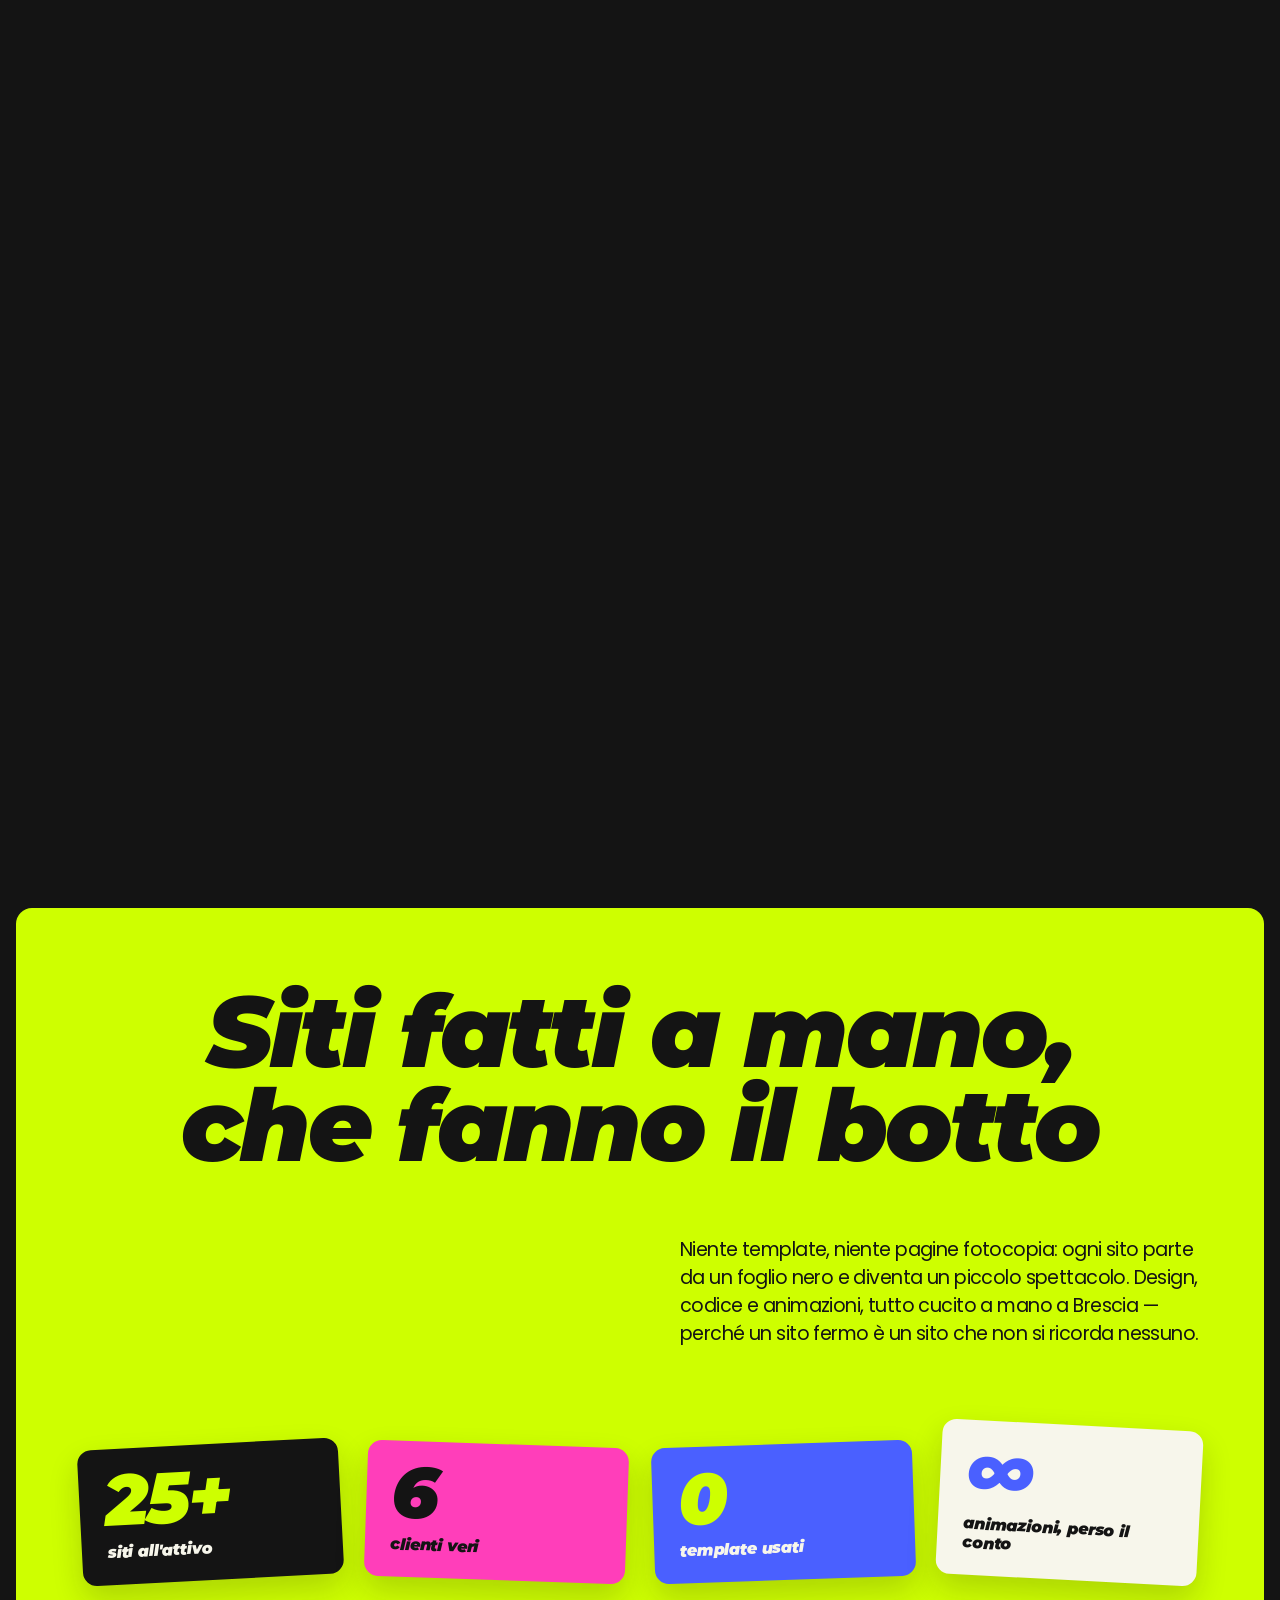
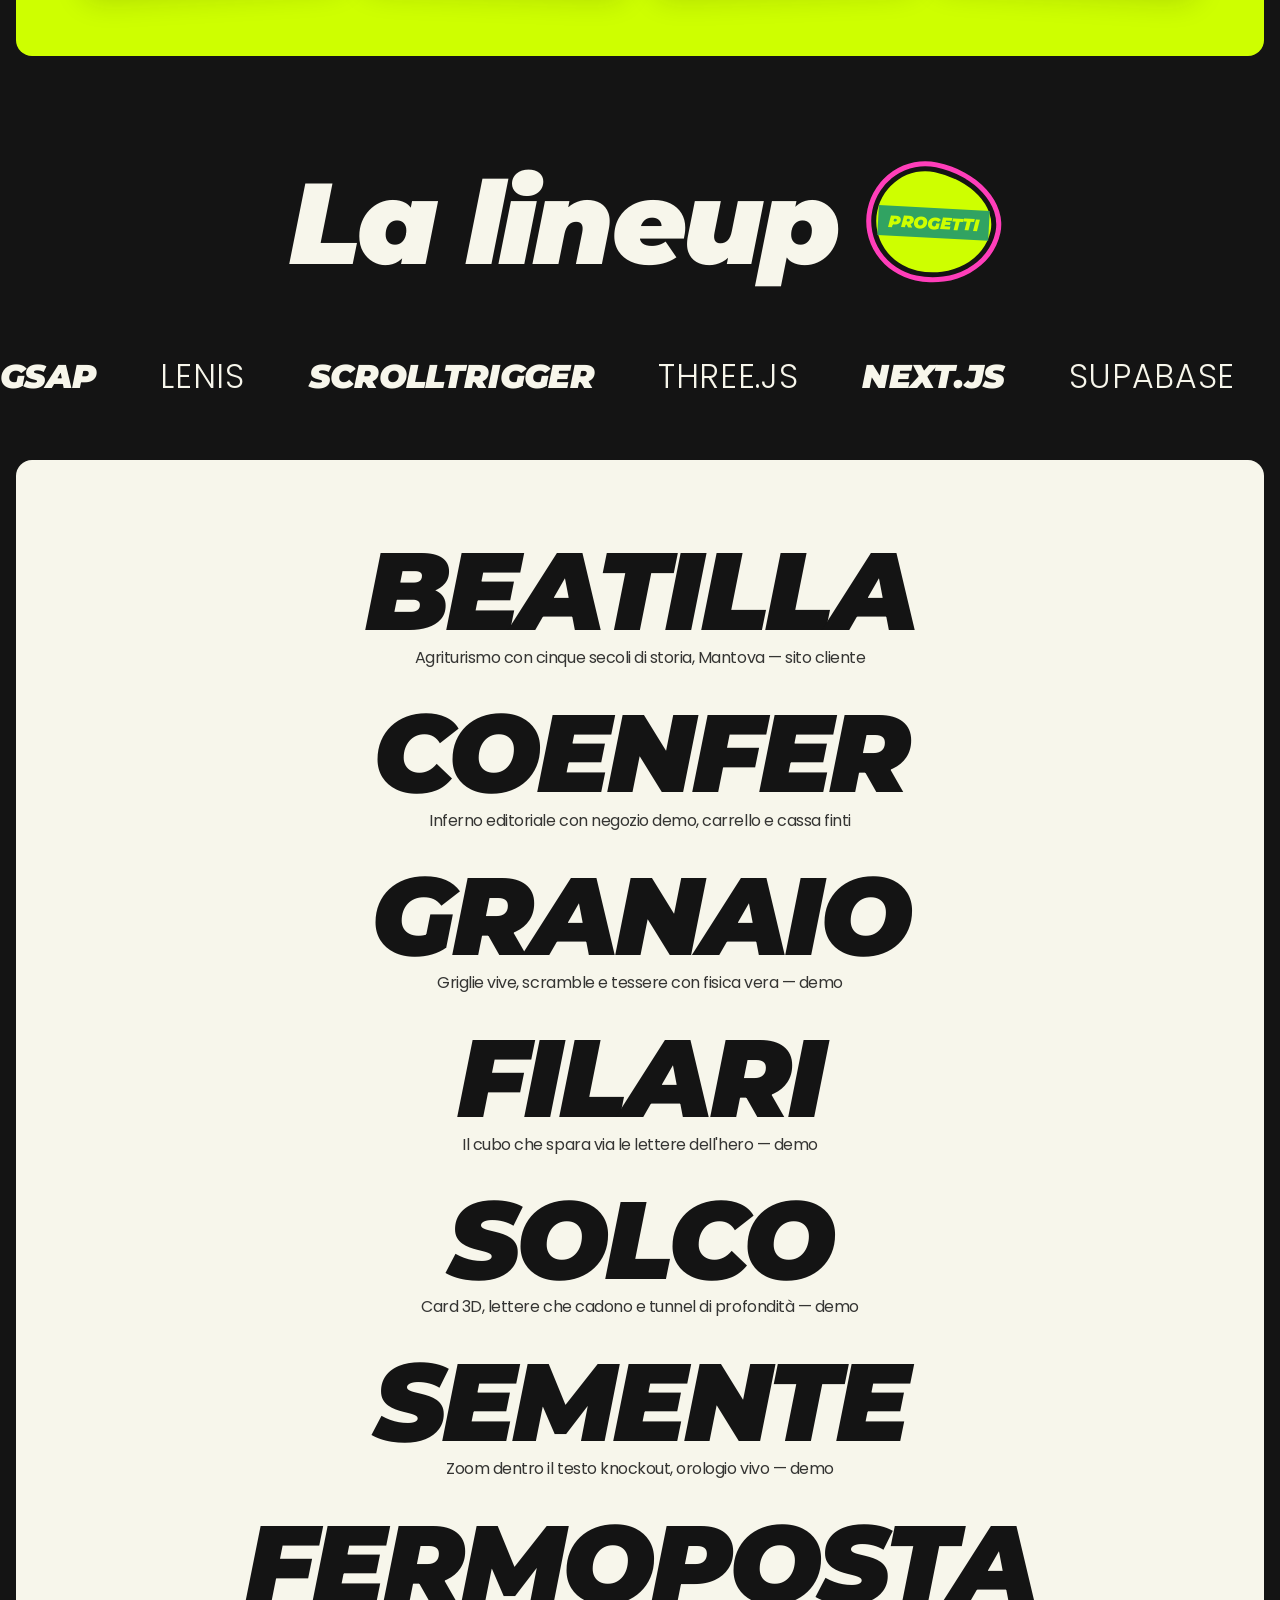
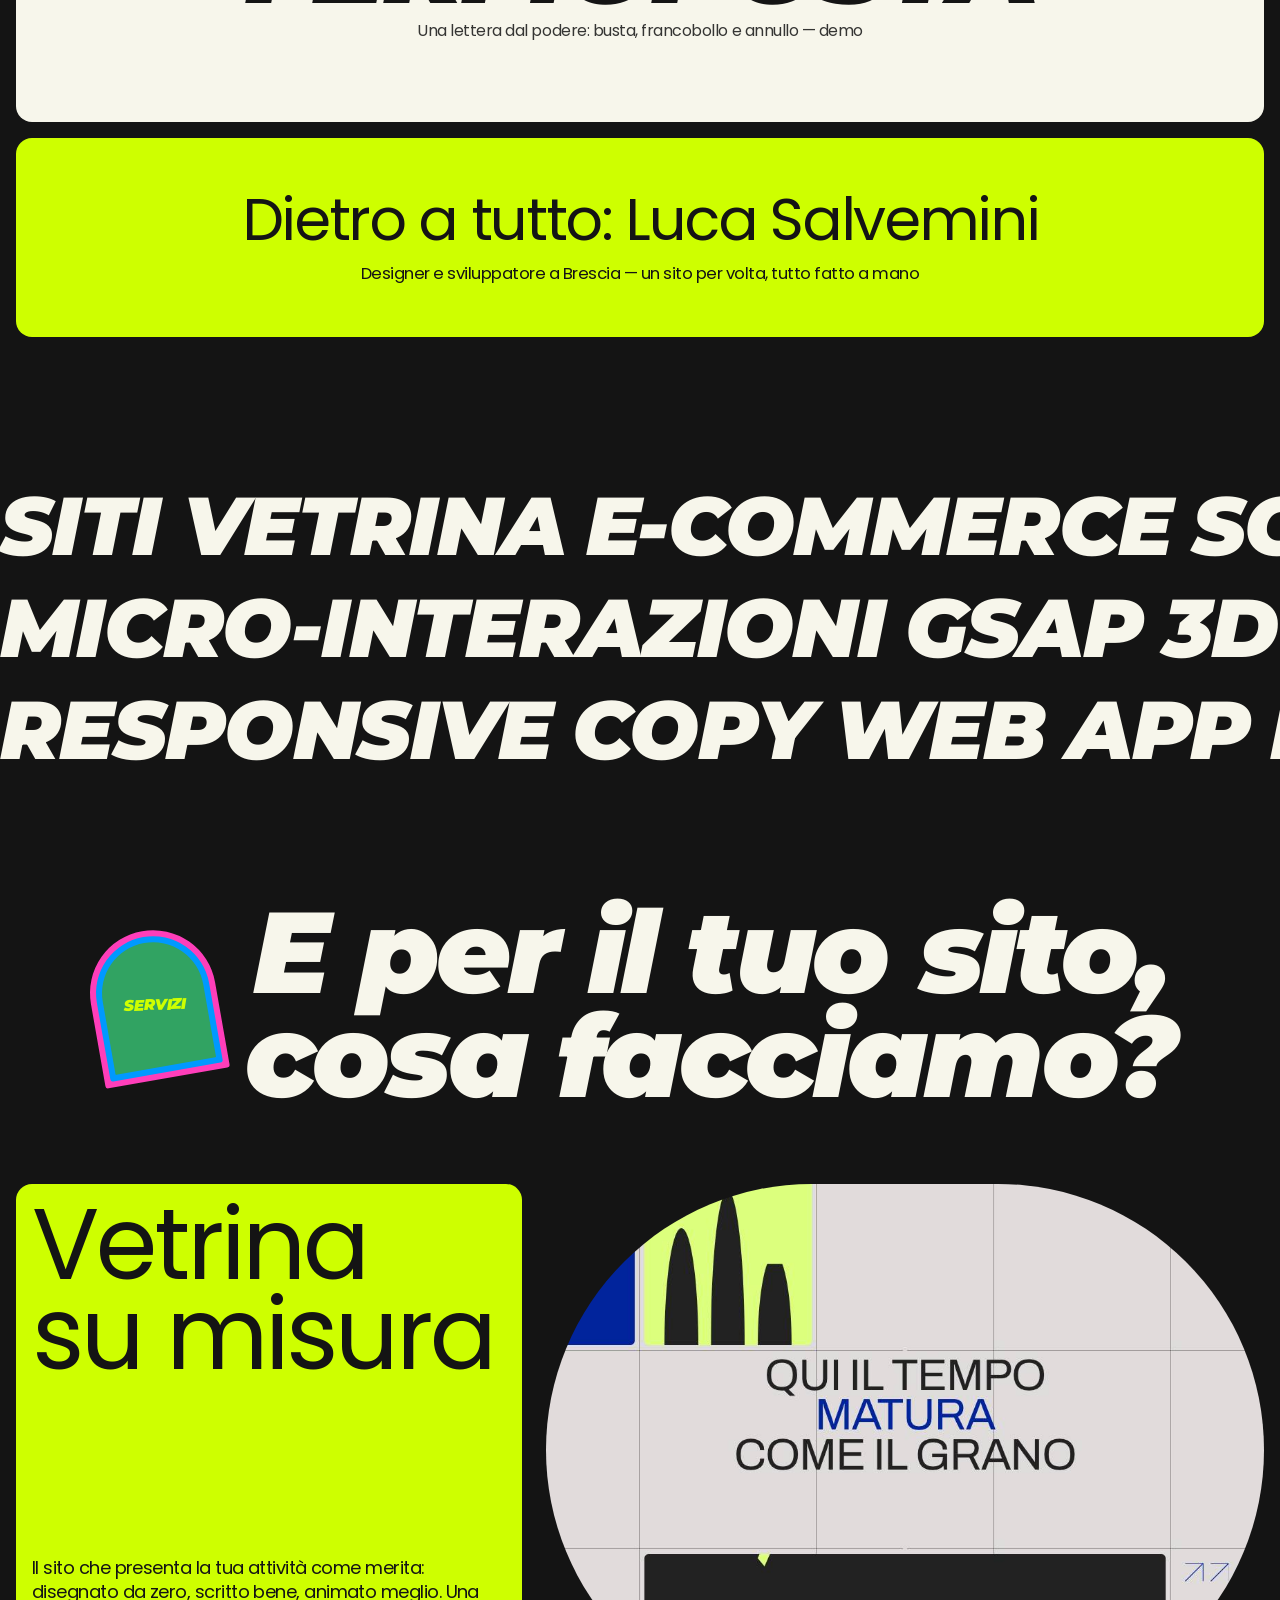
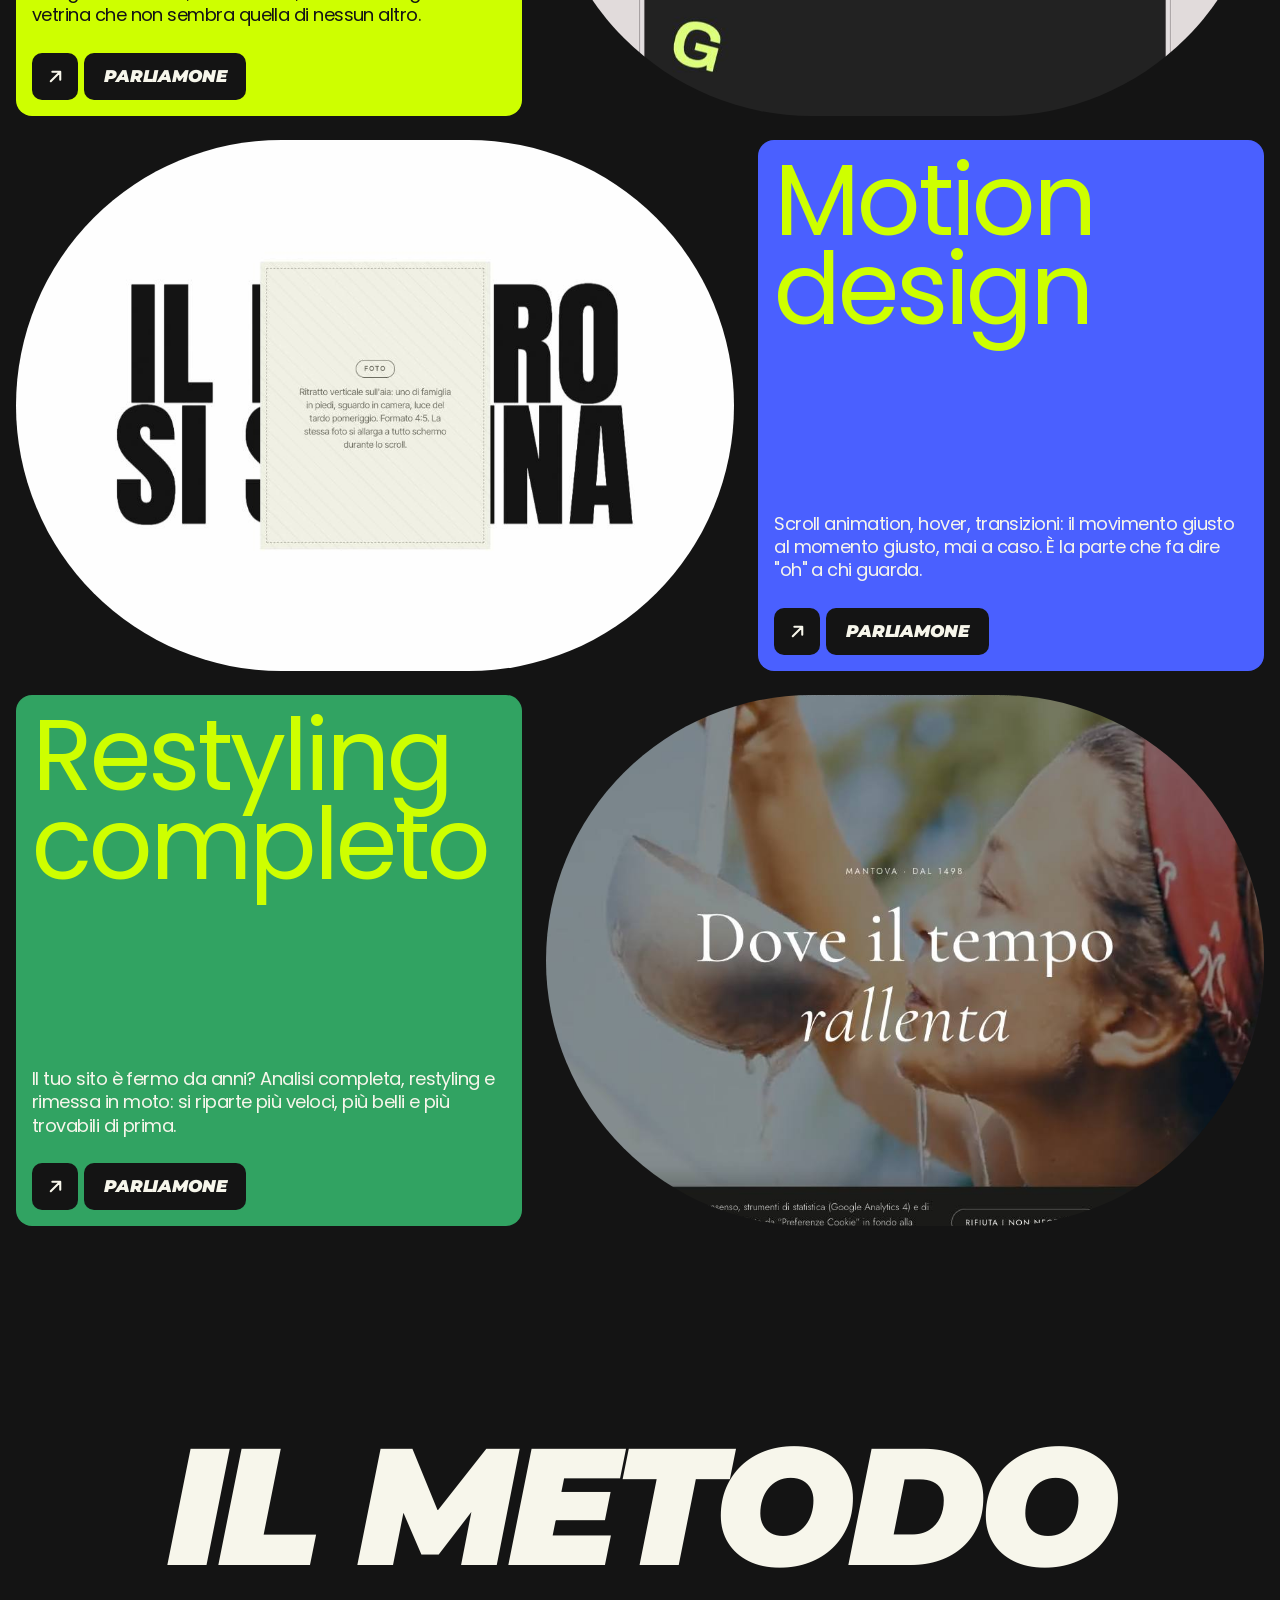
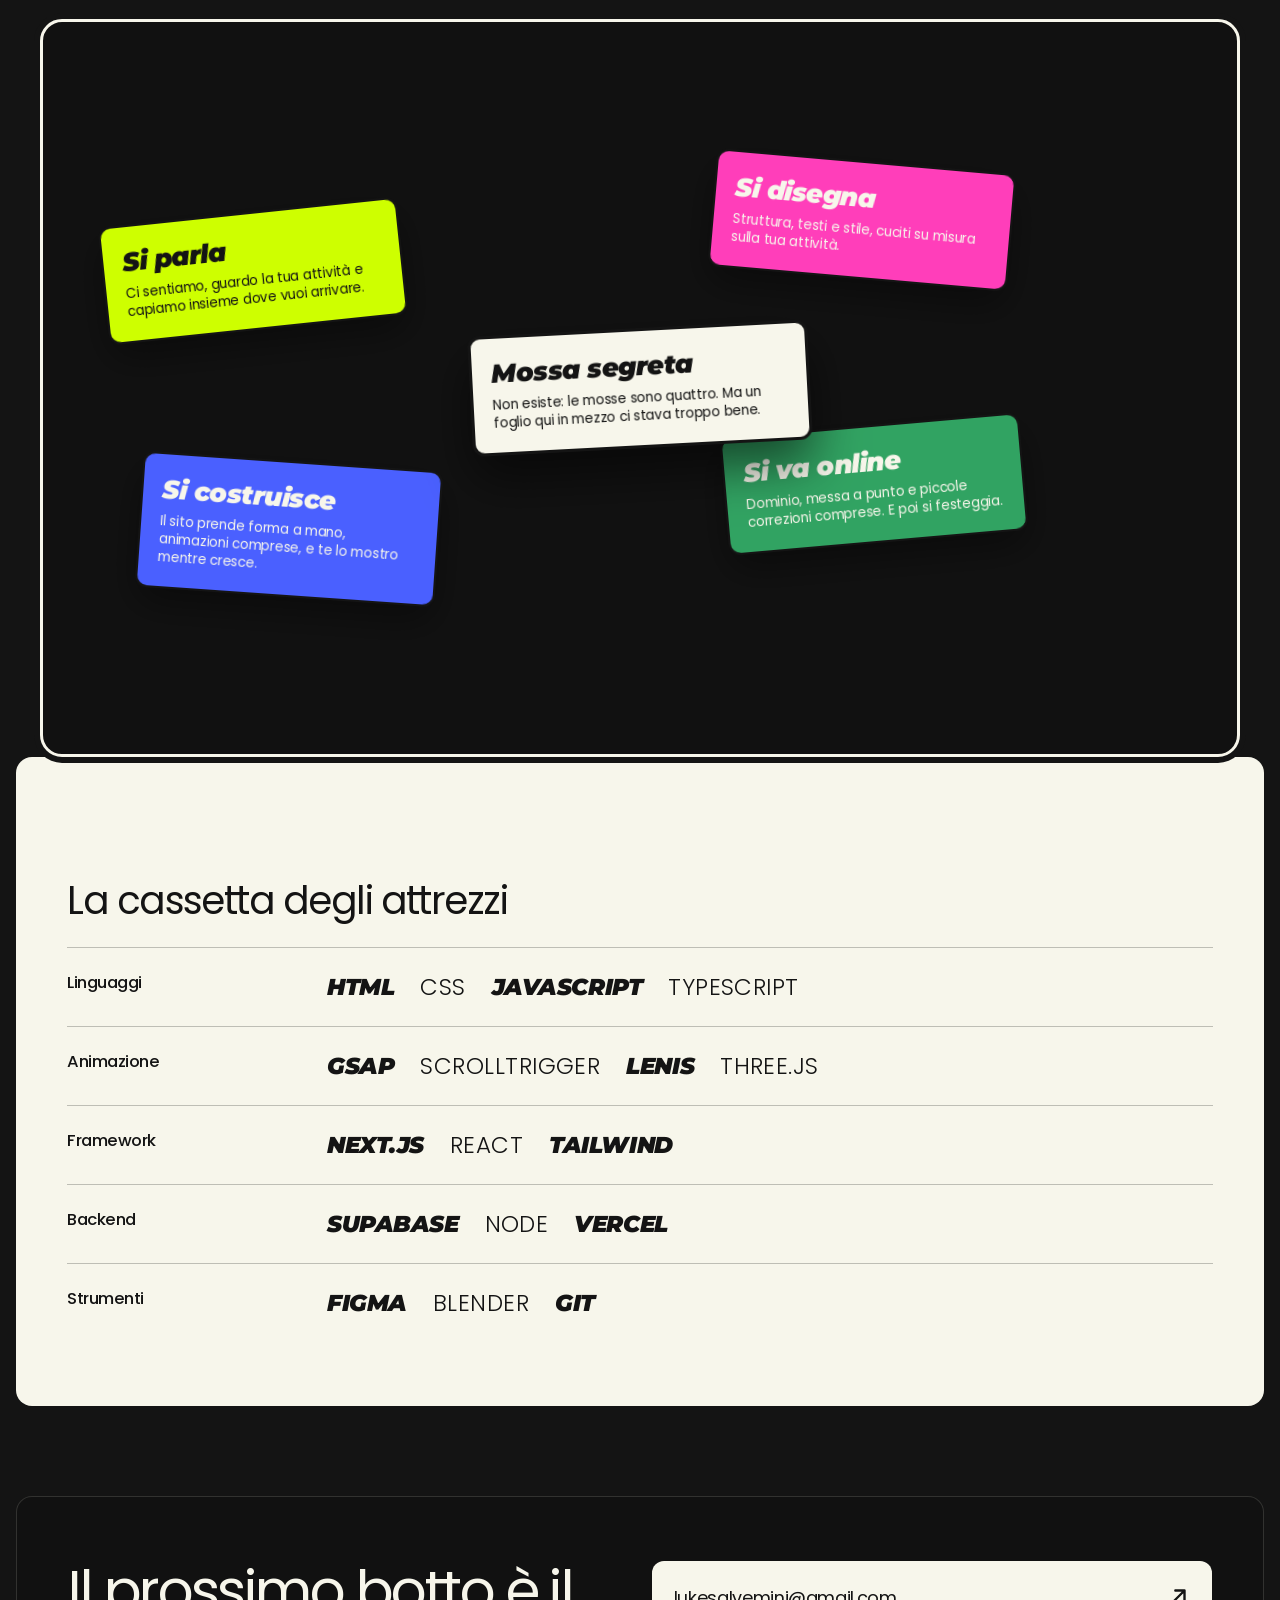
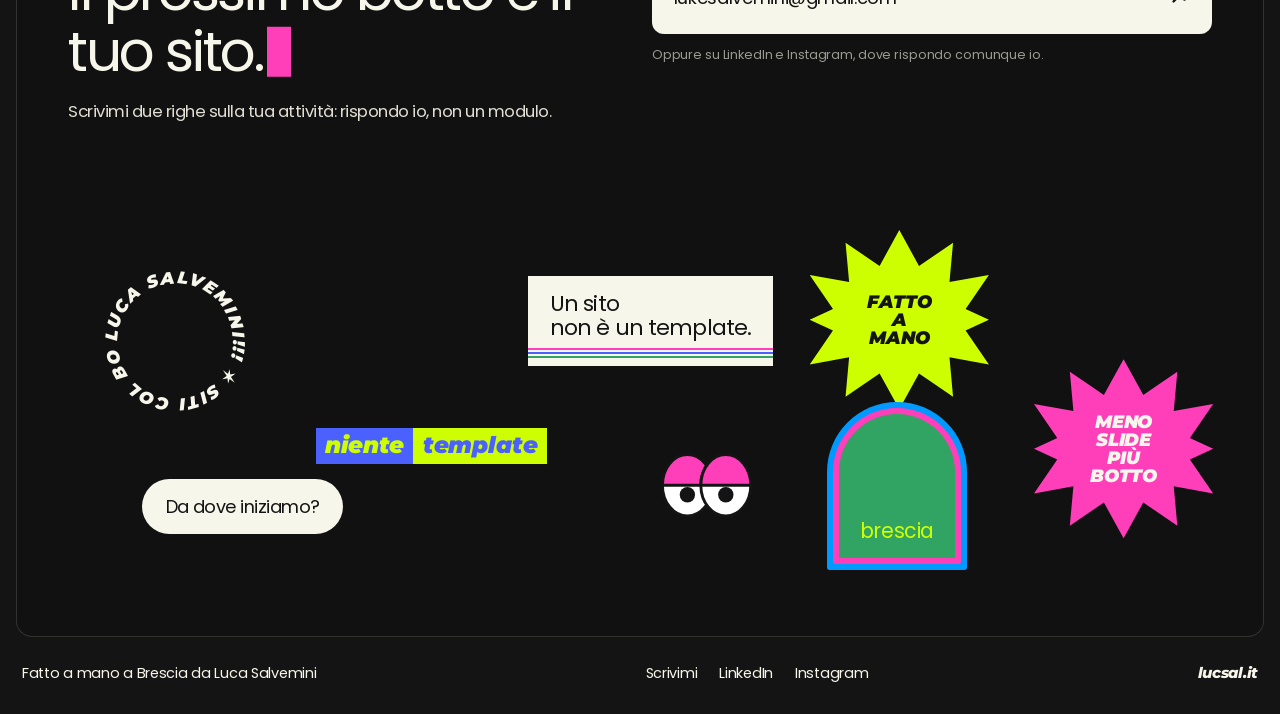
==== commit a143bf8c: "Lineup: via Manaresi Co-Authored-By: Claude Fable 5.1 <noreply@anthropic.com>" ====
--- a/index.html
+++ b/index.html
@@ -6,6 +6,7 @@
   <title>Luca Salvemini — Web Developer a Brescia, siti fatti a mano</title>
   <meta name="description" content="Luca Salvemini, web developer a Brescia: siti web fatti a mano, animati e senza template. Vetrine su misura, motion design e restyling.">
   <meta name="author" content="Luca Salvemini">
+  <meta name="google-site-verification" content="25WlJBZUMav2E8QIJJ0kdw-BiLI_oRjSYPRIiGtfeZg">
   <meta name="robots" content="index, follow, max-image-preview:large">
   <meta name="theme-color" content="#141414">
   <meta name="color-scheme" content="dark">
@@ -223,12 +224,6 @@
               <span class="roster-cap">Agriturismo con cinque secoli di storia, Mantova — sito cliente</span>
             </a>
           </li>
-          <li class="roster-row" data-img="assets/img/manaresi.jpg" data-accent="#FF3EBA">
-            <a class="roster-link" href="https://lucsal2603.github.io/manaresi/" target="_blank" rel="noopener">
-              <span class="roster-name">MANARESI</span>
-              <span class="roster-cap">Cantina sui colli bolognesi, dezoom e scroll animation — sito cliente</span>
-            </a>
-          </li>
           <li class="roster-row" data-img="assets/img/coenfer.jpg" data-accent="#FF3EBA">
             <a class="roster-link" href="https://lucsal2603.github.io/coenfer-v2/" target="_blank" rel="noopener">
               <span class="roster-name">COENFER</span>
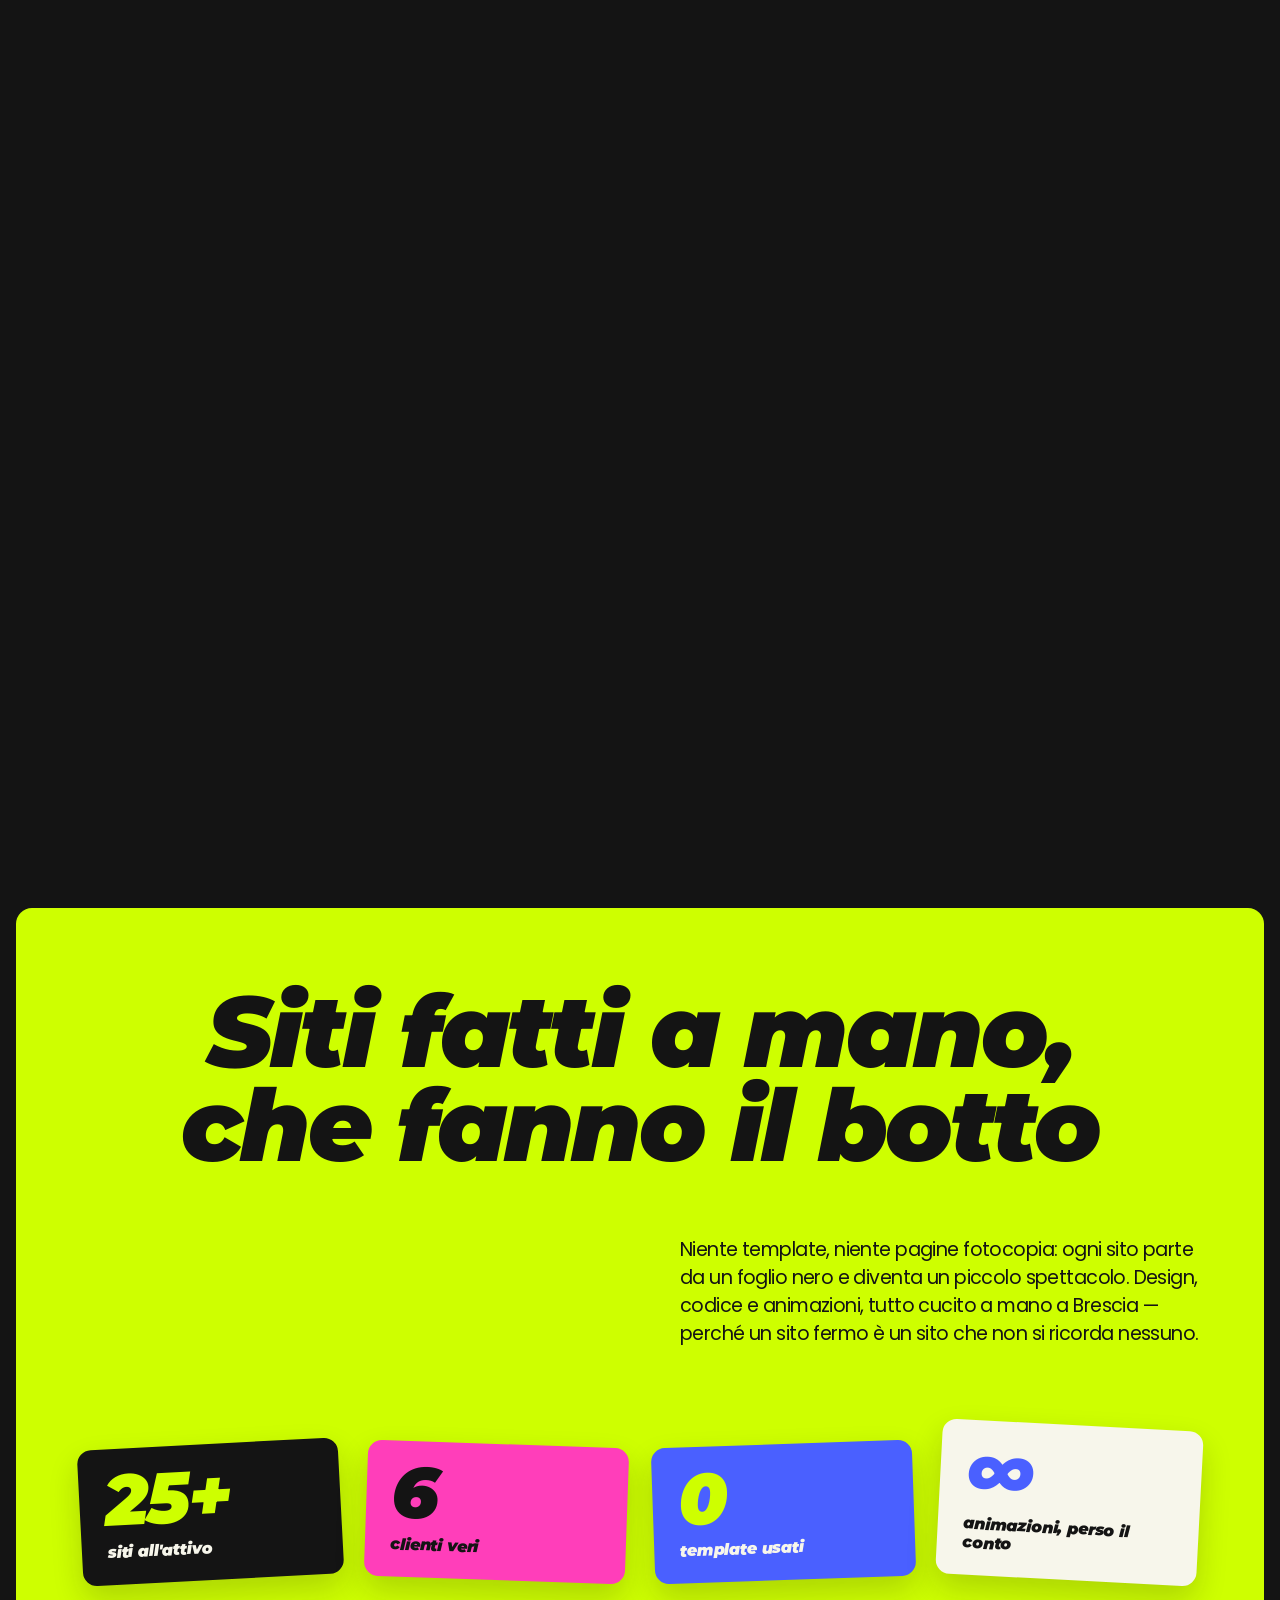
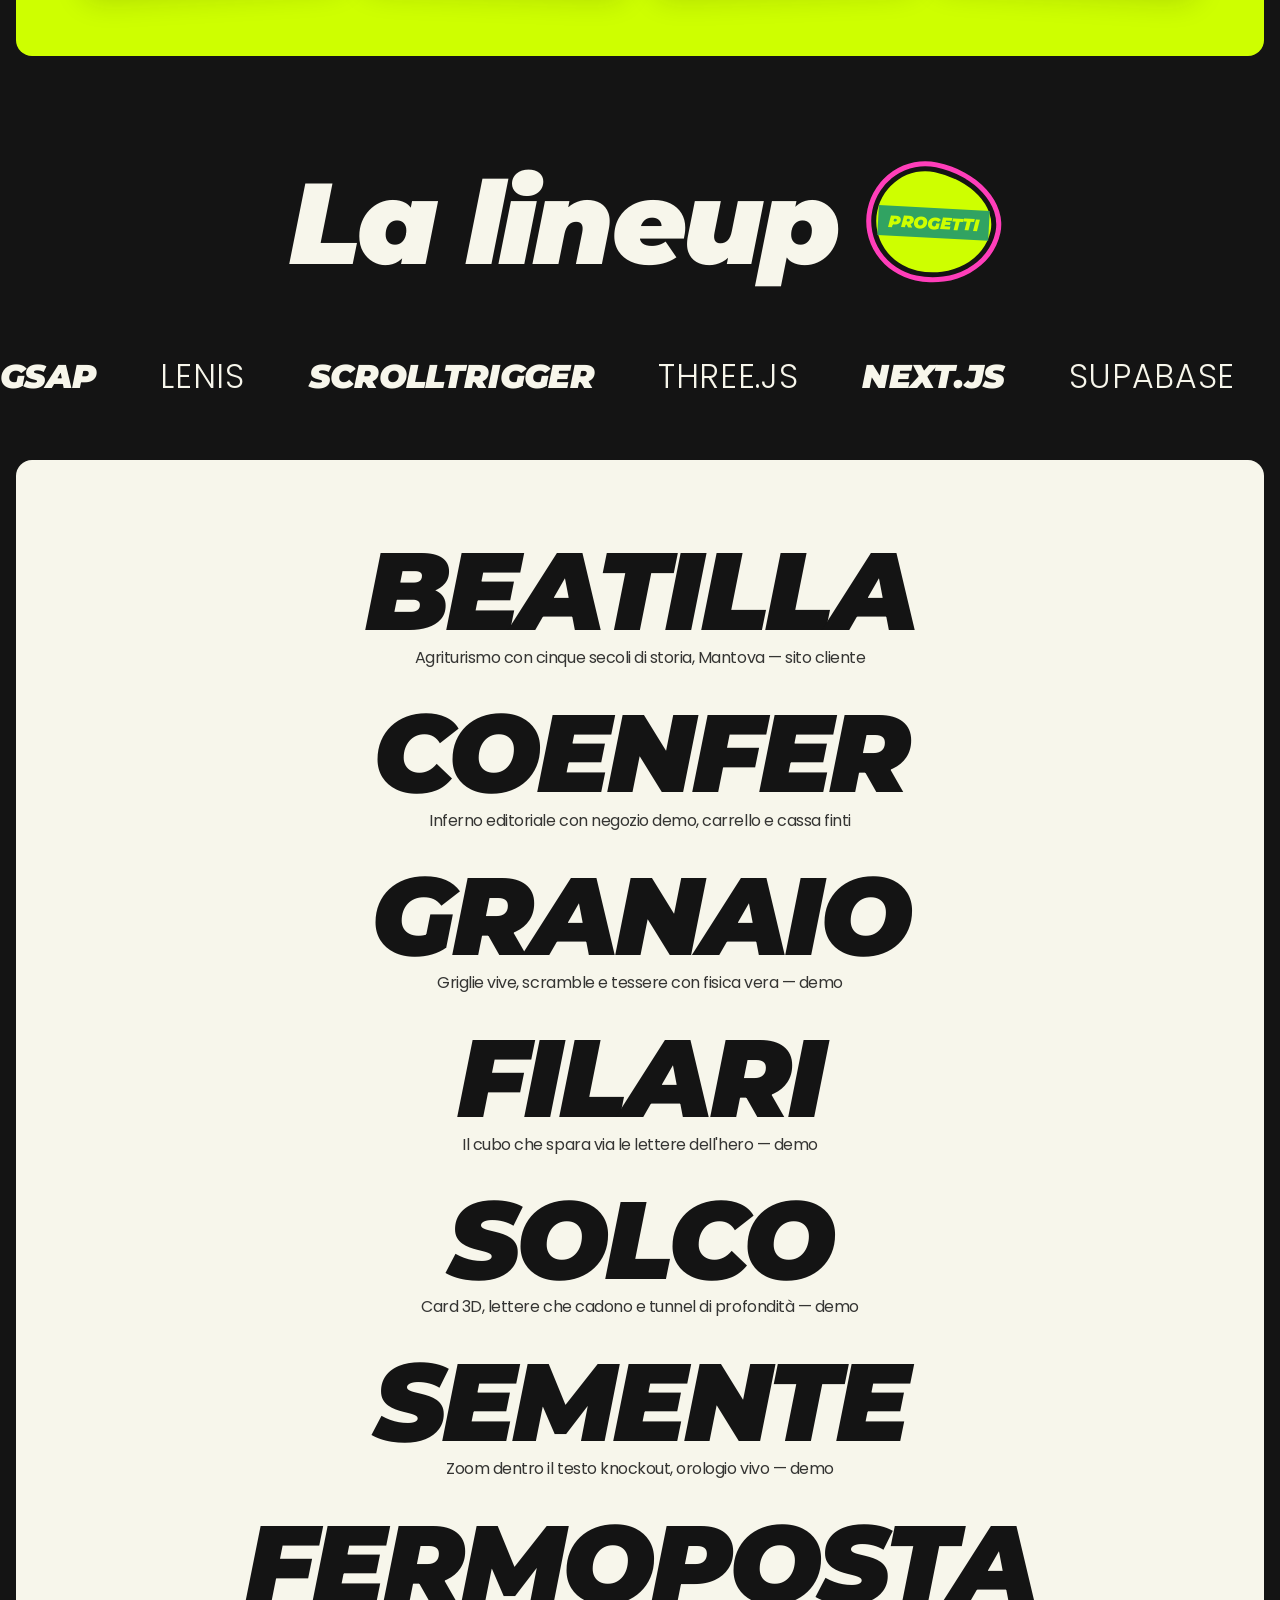
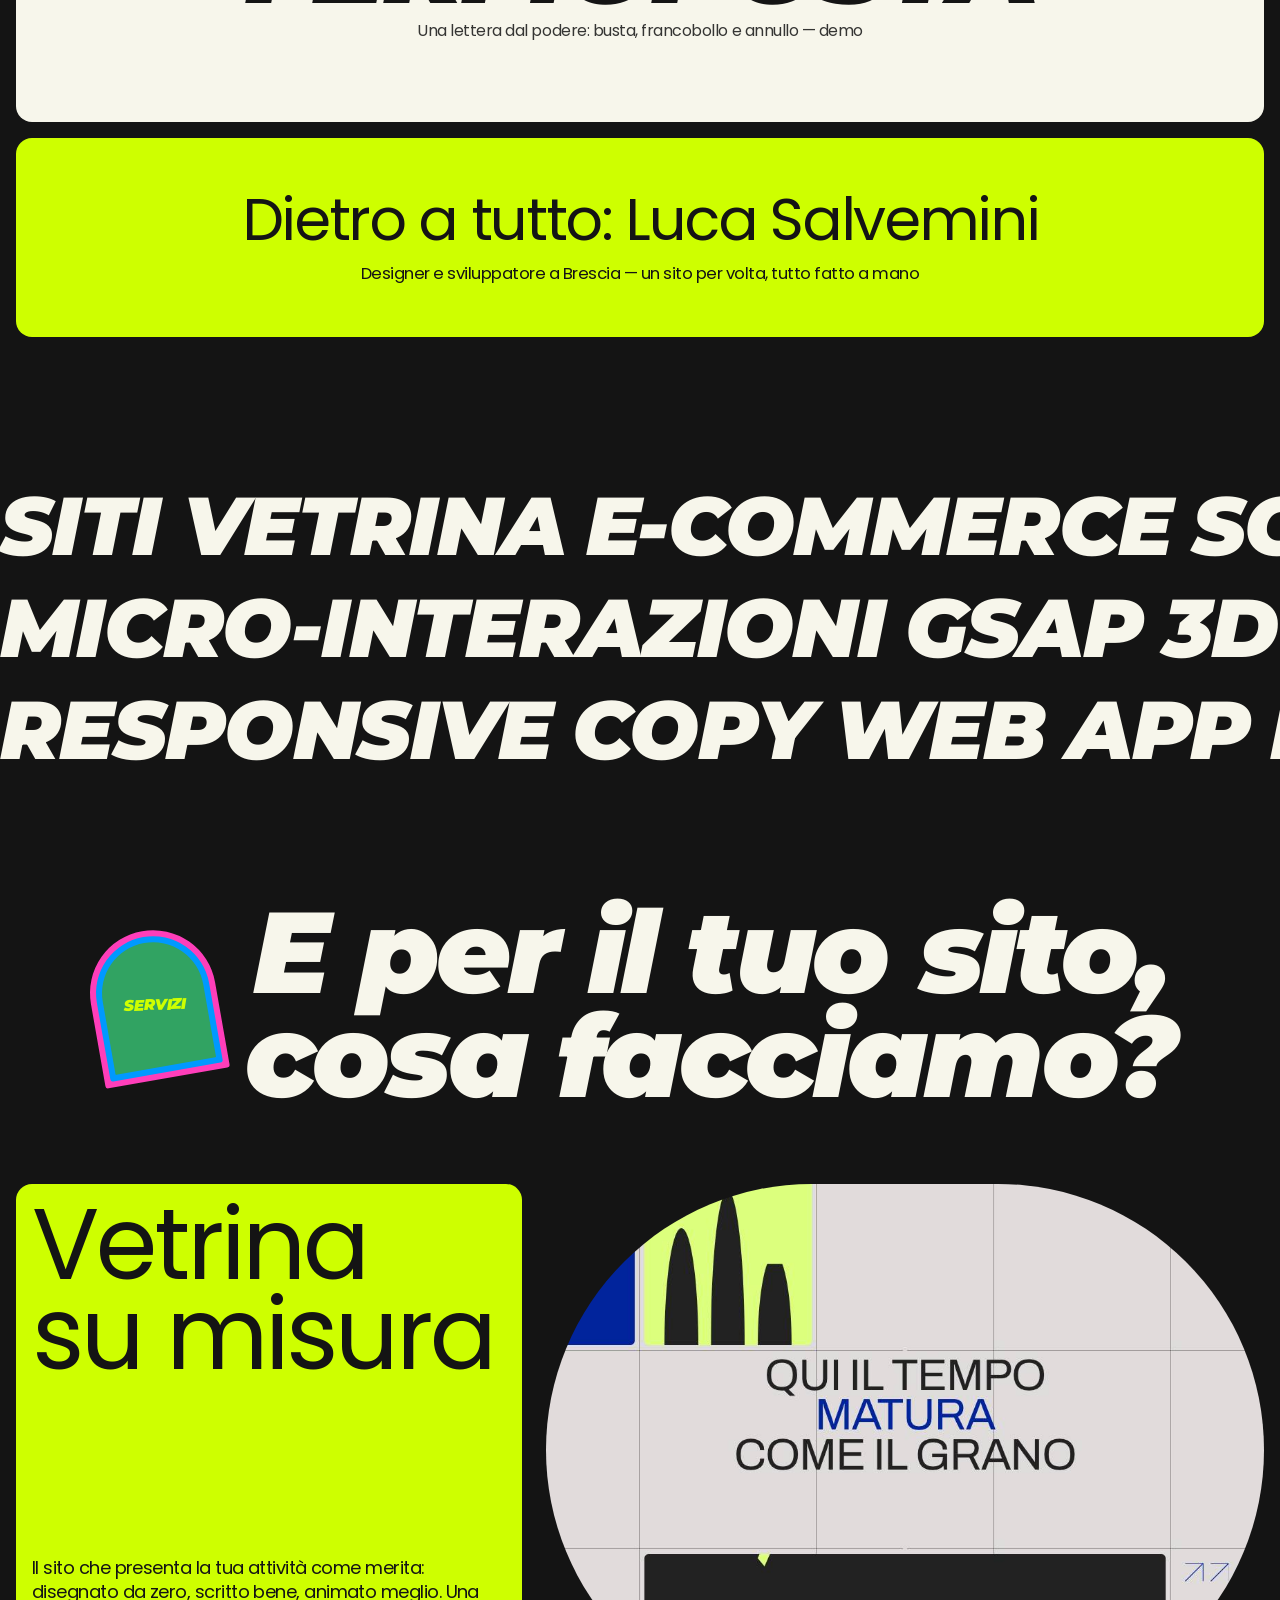
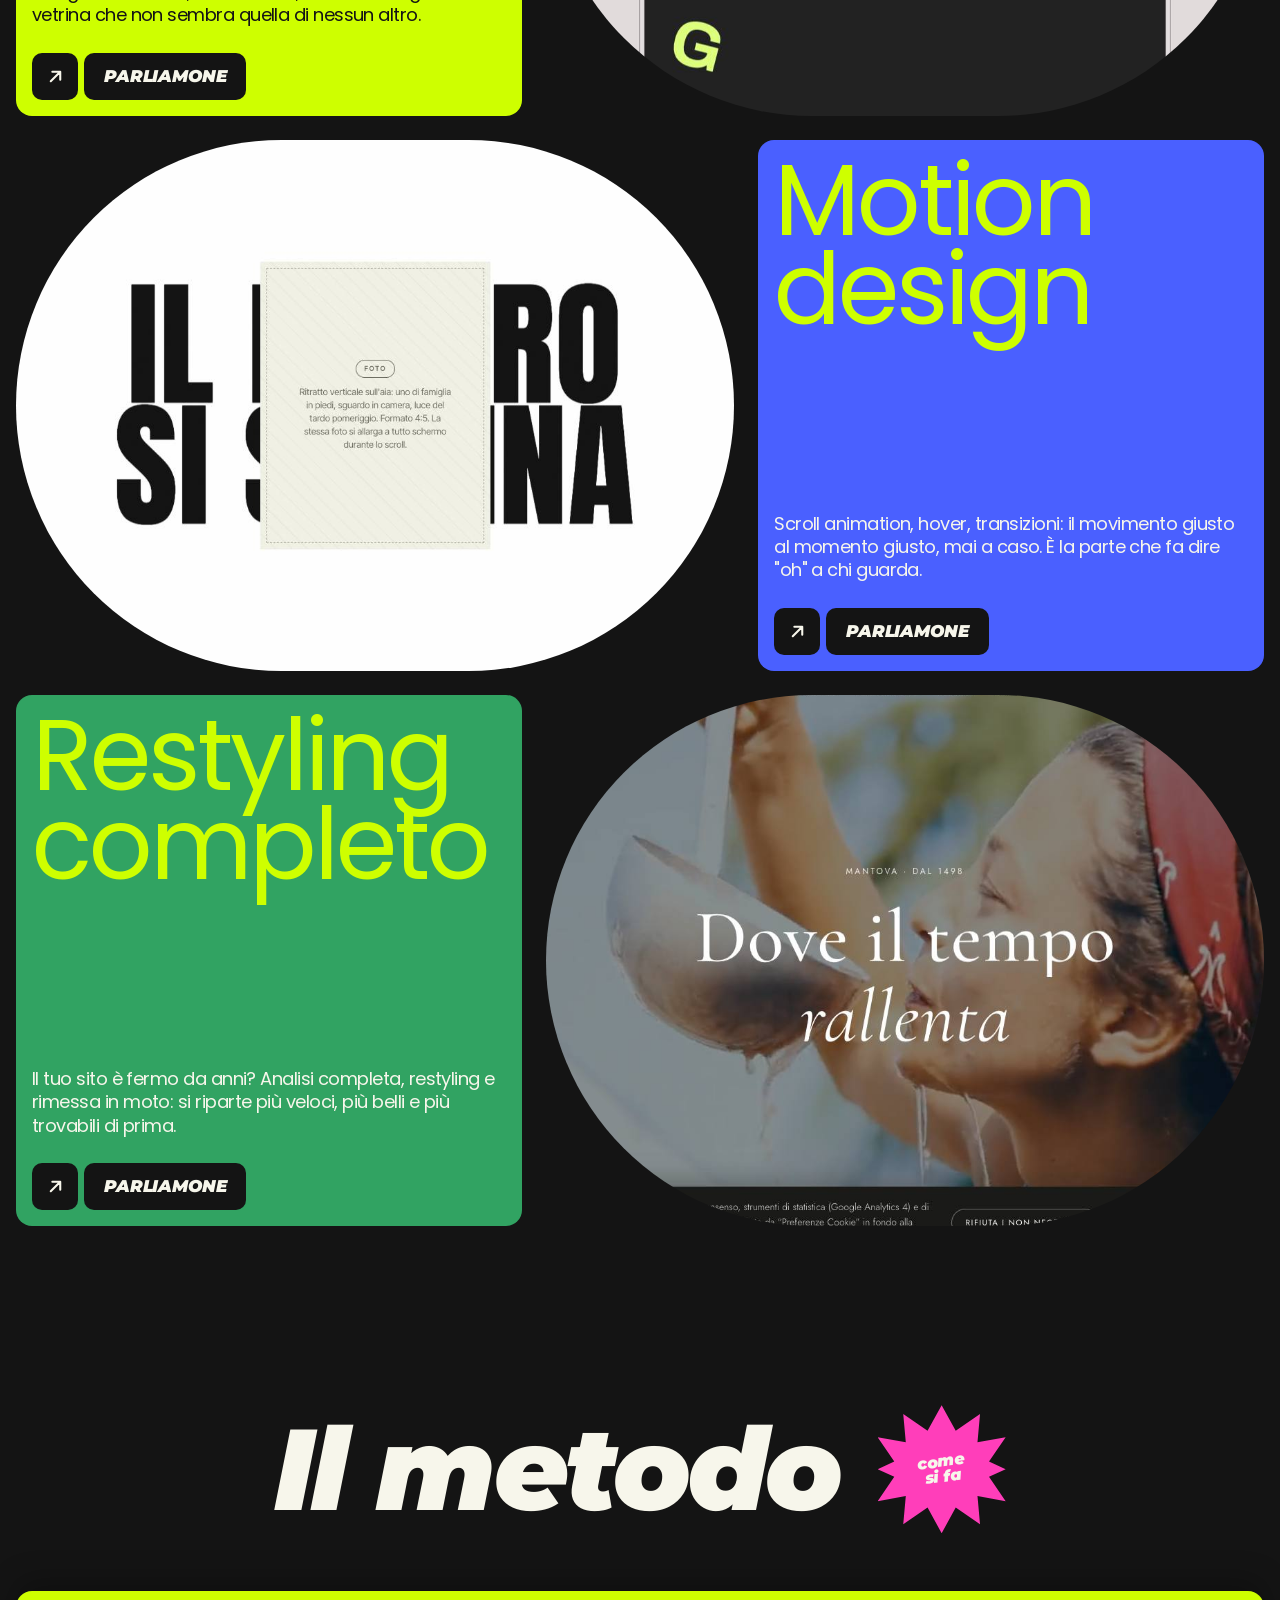
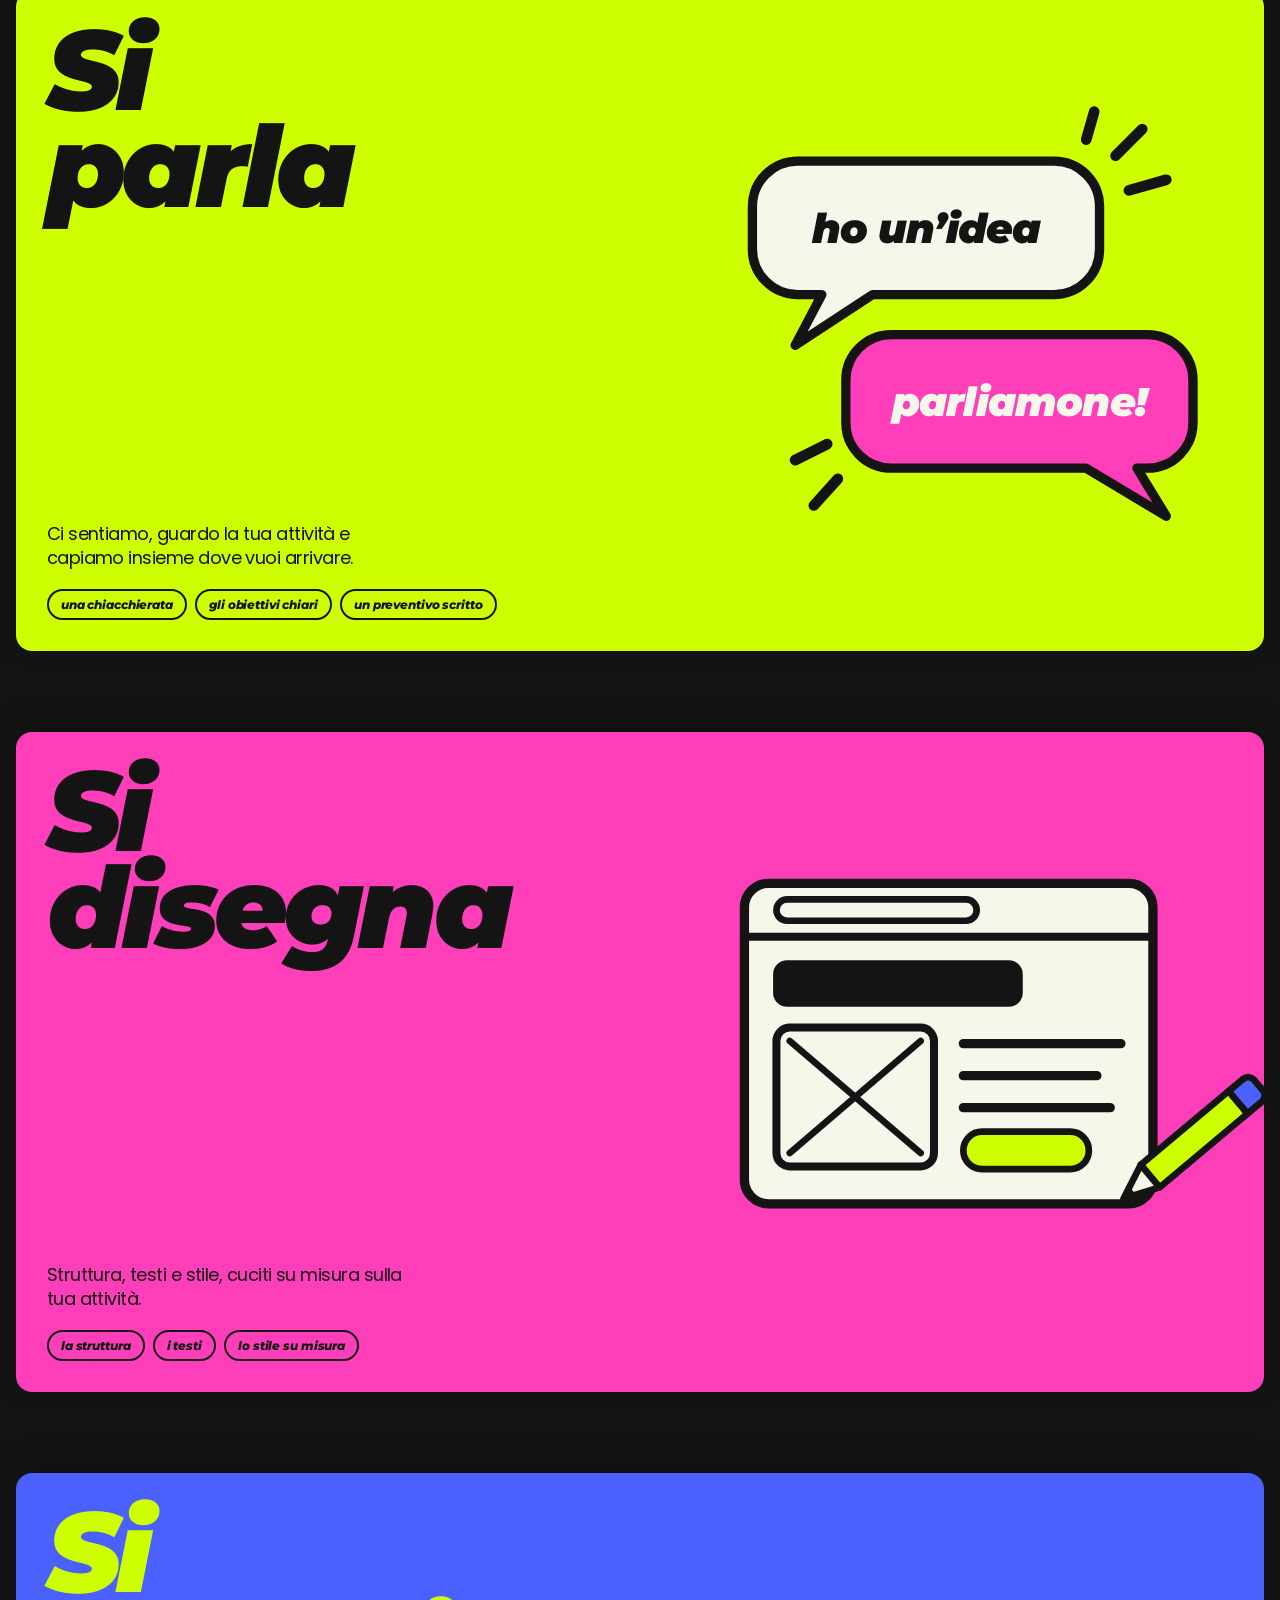
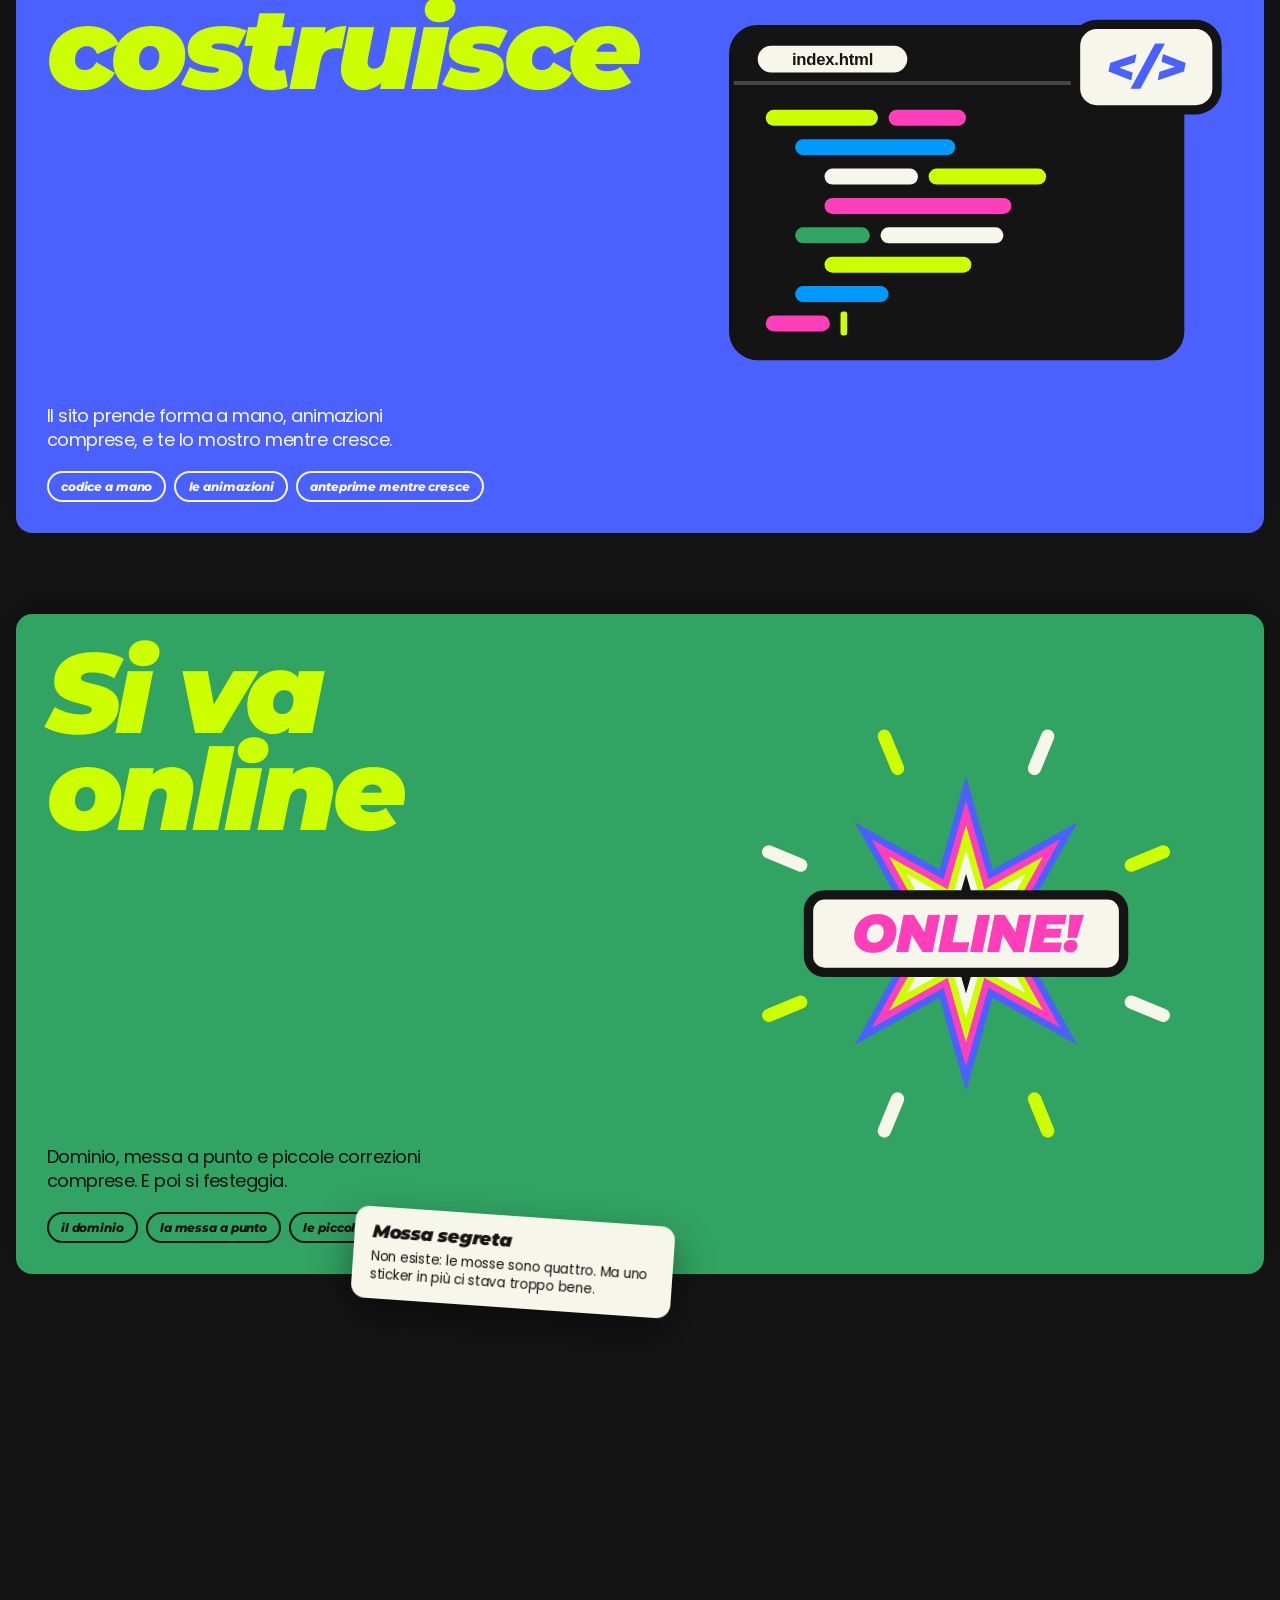
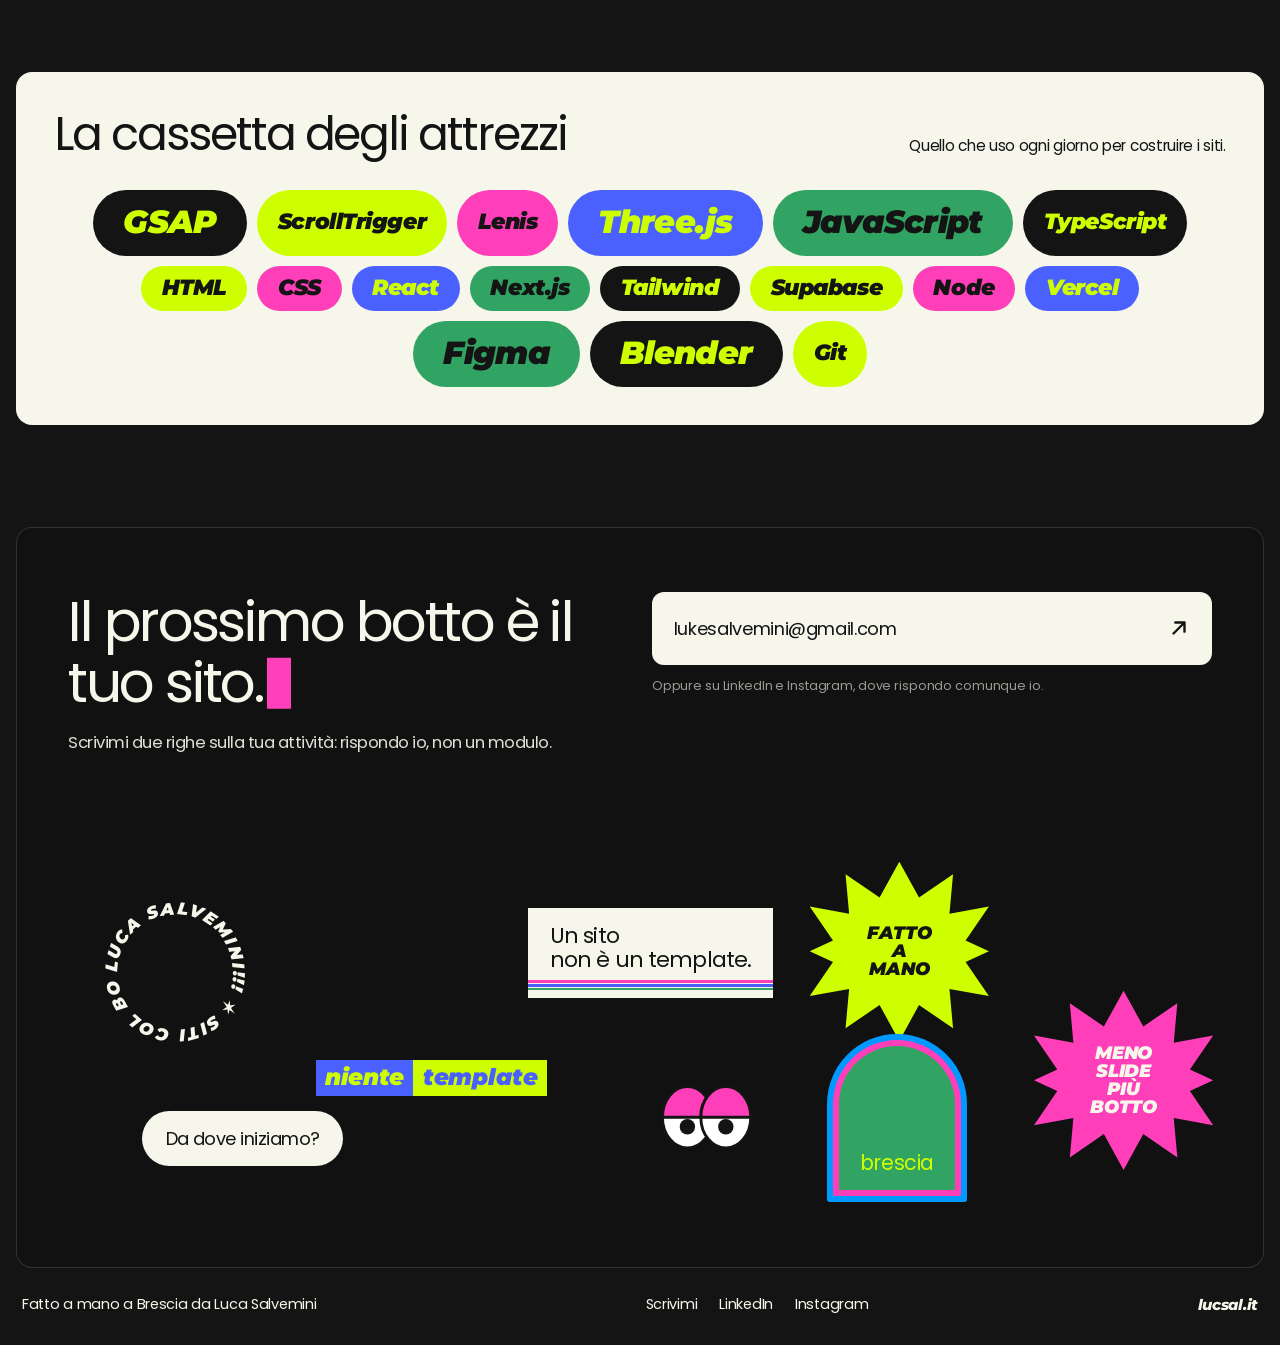
==== commit c67557f7: "Il metodo rifatto da zero: quattro carte che si impilano con scene disegnate e animate, sticker dell" ====
--- a/index.html
+++ b/index.html
@@ -348,64 +348,169 @@
       </div>
     </section>
 
-    <!-- METODO -->
+    <!-- METODO: quattro carte che si impilano, poi la cassetta degli attrezzi -->
     <section class="metodo" id="metodo">
-      <!-- SCHERMO: le quattro mosse compaiono come fogli scrollando (alla semente) -->
-      <div class="schermo" id="schermo">
-        <div class="schermo__pin">
-          <h2 class="schermo__parola">IL METODO</h2>
-          <div class="schermo__telone" id="schermoTelone">
-            <div class="schermo__fogli">
-              <article class="foglio foglio-lime" style="--x:5%; --y:26%; --sx:7%; --sy:17%; --rot:-6deg;">
-                <span class="foglio__nome">Si parla</span>
-                <p class="foglio__desc">Ci sentiamo, guardo la tua attività e capiamo insieme dove vuoi arrivare.</p>
-              </article>
-              <article class="foglio foglio-rosa" style="--x:56%; --y:19%; --sx:64%; --sy:16%; --rot:5deg;">
-                <span class="foglio__nome">Si disegna</span>
-                <p class="foglio__desc">Struttura, testi e stile, cuciti su misura sulla tua attività.</p>
-              </article>
-              <article class="foglio foglio-blu" style="--x:8%; --y:60%; --sx:11%; --sy:60%; --rot:4deg;">
-                <span class="foglio__nome">Si costruisce</span>
-                <p class="foglio__desc">Il sito prende forma a mano, animazioni comprese, e te lo mostro mentre cresce.</p>
-              </article>
-              <article class="foglio foglio-verde" style="--x:57%; --y:55%; --sx:61%; --sy:61%; --rot:-5deg;">
-                <span class="foglio__nome">Si va online</span>
-                <p class="foglio__desc">Dominio, messa a punto e piccole correzioni comprese. E poi si festeggia.</p>
-              </article>
-              <article class="foglio foglio--finale" style="--x:50%; --y:50%; --sx:50%; --sy:50%; --rot:-3deg;">
-                <span class="foglio__nome">Mossa segreta</span>
-                <p class="foglio__desc">Non esiste: le mosse sono quattro. Ma un foglio qui in mezzo ci stava troppo bene.</p>
-              </article>
-            </div>
-          </div>
-        </div>
-      </div>
-
-      <!-- cassetta degli attrezzi -->
-      <div class="card card-crema metodo-card">
-        <div class="metodo-block">
-          <h3 class="metodo-title">La cassetta degli attrezzi</h3>
-          <div class="metodo-row">
-            <span class="metodo-label">Linguaggi</span>
-            <div class="tool-list"><span class="tool">HTML</span><span class="tool">CSS</span><span class="tool">JAVASCRIPT</span><span class="tool">TYPESCRIPT</span></div>
-          </div>
-          <div class="metodo-row">
-            <span class="metodo-label">Animazione</span>
-            <div class="tool-list"><span class="tool">GSAP</span><span class="tool">SCROLLTRIGGER</span><span class="tool">LENIS</span><span class="tool">THREE.JS</span></div>
-          </div>
-          <div class="metodo-row">
-            <span class="metodo-label">Framework</span>
-            <div class="tool-list"><span class="tool">NEXT.JS</span><span class="tool">REACT</span><span class="tool">TAILWIND</span></div>
-          </div>
-          <div class="metodo-row">
-            <span class="metodo-label">Backend</span>
-            <div class="tool-list"><span class="tool">SUPABASE</span><span class="tool">NODE</span><span class="tool">VERCEL</span></div>
-          </div>
-          <div class="metodo-row">
-            <span class="metodo-label">Strumenti</span>
-            <div class="tool-list"><span class="tool">FIGMA</span><span class="tool">BLENDER</span><span class="tool">GIT</span></div>
-          </div>
-        </div>
+      <div class="metodo-head">
+        <h2 class="sec-title">Il metodo</h2>
+        <span class="sticker sticker-metodo" aria-hidden="true"><span>come<br>si fa</span></span>
+      </div>
+
+      <div class="passi">
+        <span class="passo__ancora" aria-hidden="true"></span>
+        <article class="passo passo--lime" style="--i:0">
+          <div class="passo__testo">
+            <h3 class="passo__nome">Si<br>parla</h3>
+            <p class="passo__desc">Ci sentiamo, guardo la tua attività e capiamo insieme dove vuoi arrivare.</p>
+            <ul class="passo__cosa" aria-label="cosa ne esce"><li>una chiacchierata</li><li>gli obiettivi chiari</li><li>un preventivo scritto</li></ul>
+          </div>
+          <div class="passo__scena">
+          <svg class="scena" data-scena="parla" viewBox="0 0 400 320" aria-hidden="true">
+            <g class="sc-linee" fill="none" stroke="#141414" stroke-width="8" stroke-linecap="round">
+              <path d="M312 36 L332 16"/><path d="M322 62 L350 54"/><path d="M290 24 L296 3"/>
+              <path d="M96 252 L72 264"/><path d="M104 278 L86 298"/>
+            </g>
+            <g class="fumetto fumetto--a">
+              <path d="M74 40 H266 A34 34 0 0 1 300 74 V106 A34 34 0 0 1 266 140 H130 L72 178 L92 140 H74 A34 34 0 0 1 40 106 V74 A34 34 0 0 1 74 40 Z" fill="#F7F6EB" stroke="#141414" stroke-width="7" stroke-linejoin="round"/>
+              <text x="170" y="101" text-anchor="middle" class="fumetto__txt">ho un’idea</text>
+            </g>
+            <g class="fumetto fumetto--b">
+              <path d="M144 170 H336 A34 34 0 0 1 370 204 V236 A34 34 0 0 1 336 270 H328 L350 306 L290 270 H144 A34 34 0 0 1 110 236 V204 A34 34 0 0 1 144 170 Z" fill="#FF3EBA" stroke="#141414" stroke-width="7" stroke-linejoin="round"/>
+              <text x="240" y="231" text-anchor="middle" class="fumetto__txt fumetto__txt--b">parliamone!</text>
+            </g>
+          </svg>
+          </div>
+          <div class="passo__velo" aria-hidden="true"></div>
+        </article>
+        <span class="passo__ancora" aria-hidden="true"></span>
+        <article class="passo passo--rosa" style="--i:1">
+          <div class="passo__testo">
+            <h3 class="passo__nome">Si<br>disegna</h3>
+            <p class="passo__desc">Struttura, testi e stile, cuciti su misura sulla tua attività.</p>
+            <ul class="passo__cosa" aria-label="cosa ne esce"><li>la struttura</li><li>i testi</li><li>lo stile su misura</li></ul>
+          </div>
+          <div class="passo__scena">
+          <svg class="scena" data-scena="disegna" viewBox="0 0 400 320" aria-hidden="true">
+            <path class="disegno disegno--pieno" d="M52 26 H322 A18 18 0 0 1 340 44 V248 A18 18 0 0 1 322 266 H52 A18 18 0 0 1 34 248 V44 A18 18 0 0 1 52 26 Z" fill="#F7F6EB" stroke="#141414" stroke-width="7" stroke-linejoin="round" data-giro="340,26;340,266;34,266;34,26;52,26" data-durata="1.0"/>
+            <path class="disegno" d="M34 66 H340" fill="none" stroke="#141414" stroke-width="6" stroke-linejoin="round" data-giro="34,66;340,66" data-durata="0.36"/>
+            <path class="disegno" d="M66 38 H200 A8 8 0 0 1 208 46 V46 A8 8 0 0 1 200 54 H66 A8 8 0 0 1 58 46 V46 A8 8 0 0 1 66 38 Z" fill="none" stroke="#141414" stroke-width="5" stroke-linejoin="round" data-giro="66,38;208,38;208,54;58,54;66,38" data-durata="0.4"/>
+            <path class="disegno disegno--pieno" d="M66 86 H232 A8 8 0 0 1 240 94 V108 A8 8 0 0 1 232 116 H66 A8 8 0 0 1 58 108 V94 A8 8 0 0 1 66 86 Z" fill="#141414" stroke="#141414" stroke-width="5" stroke-linejoin="round" data-giro="66,86;240,86;240,116;58,116" data-durata="0.36"/>
+            <path class="disegno" d="M68 134 H166 A10 10 0 0 1 176 144 V228 A10 10 0 0 1 166 238 H68 A10 10 0 0 1 58 228 V144 A10 10 0 0 1 68 134 Z" fill="none" stroke="#141414" stroke-width="6" stroke-linejoin="round" data-giro="68,134;176,134;176,238;58,238;58,134" data-durata="0.4"/>
+            <path class="disegno" d="M68 144 L166 228 M166 144 L68 228" fill="none" stroke="#141414" stroke-width="5" stroke-linecap="round" stroke-linejoin="round" data-giro="68,144;166,228;166,144;68,228" data-durata="0.36"/>
+            <path class="disegno" d="M198 146 H316 M198 170 H298 M198 194 H308" fill="none" stroke="#141414" stroke-width="7" stroke-linecap="round" stroke-linejoin="round" data-giro="198,146;316,146;198,170;298,170;198,194;308,194" data-durata="0.5"/>
+            <path class="disegno disegno--pieno" d="M212 212 H278 A14 14 0 0 1 292 226 V226 A14 14 0 0 1 278 240 H212 A14 14 0 0 1 198 226 V226 A14 14 0 0 1 212 212 Z" fill="#CEFF00" stroke="#141414" stroke-width="5" stroke-linejoin="round" data-giro="212,212;292,212;292,240;198,240" data-durata="0.36"/>
+            <g class="matita" transform="translate(318 262)">
+              <g transform="rotate(-40)">
+                <path d="M26 -11 H112 V11 H26 Z" fill="#CEFF00" stroke="#141414" stroke-width="5" stroke-linejoin="round"/>
+                <path d="M112 -11 H126 A6 6 0 0 1 132 -5 V5 A6 6 0 0 1 126 11 H112 Z" fill="#4A60FF" stroke="#141414" stroke-width="5" stroke-linejoin="round"/>
+                <path d="M26 -11 L0 0 L26 11 Z" fill="#F7F6EB" stroke="#141414" stroke-width="5" stroke-linejoin="round"/>
+                <path d="M9 -4 L0 0 L9 4 Z" fill="#141414"/>
+              </g>
+            </g>
+          </svg>
+          </div>
+          <div class="passo__velo" aria-hidden="true"></div>
+        </article>
+        <span class="passo__ancora" aria-hidden="true"></span>
+        <article class="passo passo--blu" style="--i:2">
+          <div class="passo__testo">
+            <h3 class="passo__nome">Si<br>costruisce</h3>
+            <p class="passo__desc">Il sito prende forma a mano, animazioni comprese, e te lo mostro mentre cresce.</p>
+            <ul class="passo__cosa" aria-label="cosa ne esce"><li>codice a mano</li><li>le animazioni</li><li>anteprime mentre cresce</li></ul>
+          </div>
+          <div class="passo__scena">
+          <svg class="scena" data-scena="costruisce" viewBox="0 0 400 320" aria-hidden="true">
+            <g class="editor">
+              <path d="M44 30 H342 A18 18 0 0 1 360 48 V256 A18 18 0 0 1 342 274 H44 A18 18 0 0 1 26 256 V48 A18 18 0 0 1 44 30 Z" fill="#141414" stroke="#141414" stroke-width="7"/>
+              <path d="M26 70 H360" stroke="#F7F6EB" stroke-opacity=".22" stroke-width="3"/>
+              <path d="M54 42 H146 A10 10 0 0 1 156 52 V52 A10 10 0 0 1 146 62 H54 A10 10 0 0 1 44 52 V52 A10 10 0 0 1 54 42 Z" fill="#F7F6EB"/>
+              <text x="100" y="56.5" text-anchor="middle" class="editor__tab">index.html</text>
+            </g>
+            <g class="righe">
+              <rect class="riga" x="50" y="90" width="84" height="12" rx="6" fill="#CEFF00"/>
+              <rect class="riga" x="142" y="90" width="58" height="12" rx="6" fill="#FF3EBA"/>
+              <rect class="riga" x="72" y="112" width="120" height="12" rx="6" fill="#0099FF"/>
+              <rect class="riga" x="94" y="134" width="70" height="12" rx="6" fill="#F7F6EB"/>
+              <rect class="riga" x="172" y="134" width="88" height="12" rx="6" fill="#CEFF00"/>
+              <rect class="riga" x="94" y="156" width="140" height="12" rx="6" fill="#FF3EBA"/>
+              <rect class="riga" x="72" y="178" width="56" height="12" rx="6" fill="#31A362"/>
+              <rect class="riga" x="136" y="178" width="92" height="12" rx="6" fill="#F7F6EB"/>
+              <rect class="riga" x="94" y="200" width="110" height="12" rx="6" fill="#CEFF00"/>
+              <rect class="riga" x="72" y="222" width="70" height="12" rx="6" fill="#0099FF"/>
+              <rect class="riga" x="50" y="244" width="48" height="12" rx="6" fill="#FF3EBA"/>
+            </g>
+            <rect class="caret" x="106" y="241" width="5" height="18" rx="2" fill="#CEFF00"/>
+            <g class="adesivo-codice">
+              <path d="M298 26 H372 A16 16 0 0 1 388 42 V74 A16 16 0 0 1 372 90 H298 A16 16 0 0 1 282 74 V42 A16 16 0 0 1 298 26 Z" fill="#F7F6EB" stroke="#141414" stroke-width="7"/>
+              <text x="335" y="71" text-anchor="middle" class="adesivo-codice__txt">&lt;/&gt;</text>
+            </g>
+          </svg>
+          </div>
+          <div class="passo__velo" aria-hidden="true"></div>
+        </article>
+        <span class="passo__ancora" aria-hidden="true"></span>
+        <article class="passo passo--verde" style="--i:3">
+          <div class="passo__testo">
+            <h3 class="passo__nome">Si va<br>online</h3>
+            <p class="passo__desc">Dominio, messa a punto e piccole correzioni comprese. E poi si festeggia.</p>
+            <ul class="passo__cosa" aria-label="cosa ne esce"><li>il dominio</li><li>la messa a punto</li><li>le piccole correzioni</li></ul>
+          </div>
+          <div class="passo__scena">
+          <svg class="scena" data-scena="online" viewBox="0 0 400 320" aria-hidden="true">
+            <g class="raggi" fill="none" stroke-width="10" stroke-linecap="round">
+              <path class="raggio" d="M251.3 28.2 L261.2 4.2" stroke="#F7F6EB"/>
+              <path class="raggio" d="M323.8 100.7 L347.8 90.8" stroke="#CEFF00"/>
+              <path class="raggio" d="M323.8 203.3 L347.8 213.2" stroke="#F7F6EB"/>
+              <path class="raggio" d="M251.3 275.8 L261.2 299.8" stroke="#CEFF00"/>
+              <path class="raggio" d="M148.7 275.8 L138.8 299.8" stroke="#F7F6EB"/>
+              <path class="raggio" d="M76.2 203.3 L52.2 213.2" stroke="#CEFF00"/>
+              <path class="raggio" d="M76.2 100.7 L52.2 90.8" stroke="#F7F6EB"/>
+              <path class="raggio" d="M148.7 28.2 L138.8 4.2" stroke="#CEFF00"/>
+            </g>
+            <g class="stella">
+              <polygon points="200.0,34.0 219.9,104.0 283.4,68.6 248.0,132.1 318.0,152.0 248.0,171.9 283.4,235.4 219.9,200.0 200.0,270.0 180.1,200.0 116.6,235.4 152.0,171.9 82.0,152.0 152.0,132.1 116.6,68.6 180.1,104.0" fill="#4A60FF"/>
+              <polygon points="200.0,52.3 216.8,111.4 270.5,81.5 240.6,135.2 299.7,152.0 240.6,168.8 270.5,222.5 216.8,192.6 200.0,251.7 183.2,192.6 129.5,222.5 159.4,168.8 100.3,152.0 159.4,135.2 129.5,81.5 183.2,111.4" fill="#FF3EBA"/>
+              <polygon points="200.0,70.6 213.7,118.9 257.6,94.4 233.1,138.3 281.4,152.0 233.1,165.7 257.6,209.6 213.7,185.1 200.0,233.4 186.3,185.1 142.4,209.6 166.9,165.7 118.6,152.0 166.9,138.3 142.4,94.4 186.3,118.9" fill="#CEFF00"/>
+              <polygon points="200.0,88.9 210.6,126.3 244.6,107.4 225.7,141.4 263.1,152.0 225.7,162.6 244.6,196.6 210.6,177.7 200.0,215.1 189.4,177.7 155.4,196.6 174.3,162.6 136.9,152.0 174.3,141.4 155.4,107.4 189.4,126.3" fill="#F7F6EB"/>
+              <polygon points="200.0,107.2 207.6,133.7 231.7,120.3 218.3,144.4 244.8,152.0 218.3,159.6 231.7,183.7 207.6,170.3 200.0,196.8 192.4,170.3 168.3,183.7 181.7,159.6 155.2,152.0 181.7,144.4 168.3,120.3 192.4,133.7" fill="#141414"/>
+              <polygon points="200.0,134.0 203.1,144.6 212.7,139.3 207.4,148.9 218.0,152.0 207.4,155.1 212.7,164.7 203.1,159.4 200.0,170.0 196.9,159.4 187.3,164.7 192.6,155.1 182.0,152.0 192.6,148.9 187.3,139.3 196.9,144.6" fill="#F7F6EB"/>
+            </g>
+            <g class="nastro">
+              <path d="M94 123 H306 A12 12 0 0 1 318 135 V169 A12 12 0 0 1 306 181 H94 A12 12 0 0 1 82 169 V135 A12 12 0 0 1 94 123 Z" fill="#F7F6EB" stroke="#141414" stroke-width="7"/>
+              <text x="200" y="166" text-anchor="middle" class="nastro__txt">ONLINE!</text>
+            </g>
+          </svg>
+          </div>
+          <div class="passo__velo" aria-hidden="true"></div>
+        </article>
+        <div class="passi__coda">
+          <p class="mossa-segreta"><b>Mossa segreta</b> Non esiste: le mosse sono quattro. Ma uno sticker in più ci stava troppo bene.</p>
+        </div>
+      </div>
+
+      <div class="card card-crema cassetta">
+        <div class="cassetta__testa">
+          <h3 class="cassetta__titolo">La cassetta degli attrezzi</h3>
+          <p class="cassetta__nota">Quello che uso ogni giorno per costruire i siti.<span class="cassetta__invito"> Prendili pure: si possono lanciare.</span></p>
+        </div>
+        <ul class="cassetta__box" id="cassetta" aria-label="strumenti">
+          <li class="attrezzo at-nero attrezzo--grande">GSAP</li>
+          <li class="attrezzo at-lime">ScrollTrigger</li>
+          <li class="attrezzo at-rosa">Lenis</li>
+          <li class="attrezzo at-blu attrezzo--grande">Three.js</li>
+          <li class="attrezzo at-verde attrezzo--grande">JavaScript</li>
+          <li class="attrezzo at-nero">TypeScript</li>
+          <li class="attrezzo at-lime">HTML</li>
+          <li class="attrezzo at-rosa">CSS</li>
+          <li class="attrezzo at-blu">React</li>
+          <li class="attrezzo at-verde">Next.js</li>
+          <li class="attrezzo at-nero">Tailwind</li>
+          <li class="attrezzo at-lime">Supabase</li>
+          <li class="attrezzo at-rosa">Node</li>
+          <li class="attrezzo at-blu">Vercel</li>
+          <li class="attrezzo at-verde attrezzo--grande">Figma</li>
+          <li class="attrezzo at-nero attrezzo--grande">Blender</li>
+          <li class="attrezzo at-lime">Git</li>
+        </ul>
       </div>
     </section>
 
@@ -456,6 +561,7 @@
   <script src="https://cdnjs.cloudflare.com/ajax/libs/gsap/3.13.0/Draggable.min.js"></script>
   <script src="https://cdnjs.cloudflare.com/ajax/libs/gsap/3.13.0/InertiaPlugin.min.js"></script>
   <script src="https://cdn.jsdelivr.net/npm/lenis@1.1.14/dist/lenis.min.js"></script>
+  <script src="https://cdn.jsdelivr.net/npm/matter-js@0.20.0/build/matter.min.js"></script>
   <script src="js/main.js"></script>
 </body>
 </html>
--- a/css/style.css
+++ b/css/style.css
@@ -574,152 +574,195 @@
 }
 .venue-media img, .venue-media video { width: 100%; height: 100%; object-fit: cover; object-position: top; transform: scale(1.12); display: block; }
 
-/* ---------- SCHERMO (quattro mosse come fogli, alla semente) ---------- */
-.schermo { position: relative; }
-.schermo__pin { padding: clamp(50px, 7vw, 110px) var(--gap-edge) 0; }
-.schermo__parola {
-  font-family: var(--font-display);
-  font-style: italic;
-  font-weight: 900;
-  font-size: clamp(60px, 13vw, 200px);
-  line-height: 0.9;
+/* ---------- METODO: quattro carte che si impilano + cassetta degli attrezzi ---------- */
+/* clip (non hidden): taglia gli sbordi laterali delle animazioni senza creare un contenitore
+   di scroll, cosi' le carte sticky continuano a fermarsi rispetto alla finestra */
+.metodo { padding: clamp(70px, 9vw, 140px) 0 clamp(40px, 5vw, 80px); overflow-x: clip; }
+.metodo-head {
+  display: flex;
+  align-items: center;
+  justify-content: center;
+  gap: clamp(16px, 3vw, 40px);
+  padding: 0 var(--gap-edge) clamp(34px, 4.5vw, 70px);
+}
+.sticker-metodo {
+  width: clamp(104px, 10vw, 150px);
+  aspect-ratio: 1;
+  background: var(--rosa);
+  clip-path: polygon(50% 0%, 61% 20%, 80% 7%, 78% 29%, 100% 25%, 87% 44%, 100% 50%, 87% 56%, 100% 75%, 78% 71%, 80% 93%, 61% 80%, 50% 100%, 39% 80%, 20% 93%, 22% 71%, 0% 75%, 13% 56%, 0% 50%, 13% 44%, 0% 25%, 22% 29%, 20% 7%, 39% 20%);
+}
+.sticker-metodo span {
+  color: var(--crema);
+  font-size: clamp(13px, 1.25vw, 18px);
+  line-height: 0.95;
   text-align: center;
-  color: var(--crema);
+  transform: rotate(-8deg);
+}
+
+/* la pila: ogni carta si ferma un gradino piu' in basso della precedente e la copre */
+.passi {
+  --top0: 88px;
+  --scalino: 16px;
+  display: flex;
+  flex-direction: column;
+  padding: 0 var(--gap-edge);
+}
+.passo__ancora { display: block; height: 0; }
+.passo {
+  position: sticky;
+  top: calc(var(--top0) + var(--i) * var(--scalino));
+  z-index: calc(1 + var(--i));
+  height: min(74vh, 660px);
+  margin-bottom: 9vh;
+  display: grid;
+  grid-template-columns: 1.08fr 0.92fr;
+  gap: clamp(16px, 2vw, 32px);
+  padding: clamp(20px, 2.4vw, 36px);
+  border-radius: var(--radius);
+  overflow: clip;
+  box-shadow: 0 -10px 30px rgba(0, 0, 0, 0.25);
+  transform-origin: 50% 0%;
+  will-change: transform;
+}
+.passo:last-of-type { margin-bottom: 0; }
+.passo--lime  { background: var(--lime);  color: var(--nero); }
+.passo--rosa  { background: var(--rosa);  color: var(--nero); }
+.passo--blu   { background: var(--blu);   color: var(--crema); }
+.passo--verde { background: var(--verde); color: var(--nero); }
+.passo--blu .passo__nome, .passo--verde .passo__nome { color: var(--lime); }
+
+.passo__testo { position: relative; z-index: 1; display: flex; flex-direction: column; min-height: 0; }
+.passo__nome {
+  font-family: var(--font-display);
+  font-style: italic;
+  font-weight: 900;
+  font-size: clamp(56px, 8.8vw, 150px);
+  line-height: 0.86;
   letter-spacing: -0.04em;
-  will-change: transform;
-}
-.schermo__telone {
-  position: relative;
-  width: min(1200px, 100%);
-  margin: clamp(24px, 3vw, 44px) auto 0;
-  min-height: min(760px, 82vh);
-  background: var(--nero-2);
-  border: 3px solid var(--crema);
-  border-radius: 22px;
-  box-shadow: 0 0 0 6px var(--nero);
-  overflow: clip;
-}
-.schermo__fogli { position: absolute; inset: 0; }
-.foglio {
+}
+.passo__desc {
+  margin-top: auto;
+  padding-top: 20px;
+  max-width: 34ch;
+  font-size: clamp(16px, 1.4vw, 21px);
+  line-height: 1.35;
+  letter-spacing: -0.03em;
+}
+.passo__cosa { display: flex; flex-wrap: wrap; gap: 8px; margin-top: 18px; }
+.passo__cosa li {
+  font-family: var(--font-display);
+  font-style: italic;
+  font-weight: 800;
+  font-size: clamp(12px, 0.95vw, 15px);
+  letter-spacing: -0.01em;
+  padding: 0.5em 1em 0.55em;
+  border: 2px solid currentColor;
+  border-radius: 999px;
+}
+.passo__scena { position: relative; z-index: 1; display: grid; place-items: center; min-height: 0; }
+.scena { position: absolute; inset: 0; width: 100%; height: 100%; overflow: visible; }
+.passo__velo { position: absolute; inset: 0; z-index: 2; background: var(--nero); opacity: 0; pointer-events: none; }
+
+.fumetto__txt { font-family: var(--font-display); font-style: italic; font-weight: 900; font-size: 31px; letter-spacing: -0.02em; fill: var(--nero); }
+.fumetto__txt--b { font-size: 30px; fill: var(--crema); }
+.editor__tab { font-family: var(--font-body); font-weight: 600; font-size: 12.5px; fill: var(--nero); }
+.adesivo-codice__txt { font-family: var(--font-display); font-style: italic; font-weight: 900; font-size: 36px; fill: var(--blu); }
+.nastro__txt { font-family: var(--font-display); font-style: italic; font-weight: 900; font-size: 40px; letter-spacing: -0.02em; fill: var(--rosa); }
+
+/* coda della pila: il tempo di vederla completa, e lo sticker che ci finisce sopra */
+.passi__coda { position: relative; z-index: 10; height: 40vh; pointer-events: none; }
+.mossa-segreta {
   position: absolute;
-  left: var(--x); top: var(--y);
-  width: min(300px, 40%);
-  rotate: var(--rot);
-  border-radius: 12px;
-  border: 2px solid var(--nero);
-  padding: clamp(14px, 1.5vw, 22px);
-  box-shadow: 0 16px 38px rgba(0, 0, 0, 0.4);
-  will-change: transform;
-}
-.foglio__nome {
-  display: block;
-  font-family: var(--font-display);
-  font-style: italic;
-  font-weight: 900;
-  font-size: clamp(20px, 2vw, 30px);
-  letter-spacing: -0.02em;
-}
-.foglio__desc { margin-top: 8px; font-size: clamp(13px, 1.05vw, 16px); line-height: 1.35; letter-spacing: -0.02em; }
-.foglio-lime  { background: var(--lime);  color: var(--nero); }
-.foglio-rosa  { background: var(--rosa);  color: var(--crema); }
-.foglio-blu   { background: var(--blu);   color: var(--crema); }
-.foglio-verde { background: var(--verde); color: var(--crema); }
-/* quinto foglio: al centro, sopra tutto, arriva per ultimo */
-.foglio--finale {
+  /* a fine sosta atterra poco sotto il nome dell'ultima carta:
+     altezza coda - altezza carta + padding + due righe di nome + respiro */
+  top: calc(40vh - min(74vh, 660px) + clamp(20px, 2.4vw, 36px) + 1.72 * clamp(56px, 8.8vw, 150px) + 18px);
+  left: 27%;
+  width: min(320px, 27vw);
+  padding: 13px 18px 15px;
   background: var(--crema);
   color: var(--nero);
-  width: min(340px, 44%);
-  translate: -50% -50%;
-  border-width: 3px;
-  box-shadow: 0 24px 50px rgba(0, 0, 0, 0.55);
-  z-index: 3;
-}
-
-/* modalita' scroll (attivata dal JS solo su desktop senza reduced-motion):
-   "IL METODO" resta fisso al centro e i fogli compaiono attorno alla scritta */
-.schermo.is-scroll { height: 240vh; }
-.schermo.is-scroll .schermo__pin {
-  position: sticky; top: 0;
-  height: 100vh; overflow: clip;
-  display: grid; place-items: center;
-  padding: 0;
-}
-.schermo.is-scroll .schermo__parola {
+  border-radius: 14px;
+  font-size: clamp(13px, 1.05vw, 16px);
+  line-height: 1.35;
+  letter-spacing: -0.02em;
+  box-shadow: 0 18px 40px rgba(0, 0, 0, 0.45);
+  rotate: 4deg;
+}
+/* su telefono lo sticker viene spostato dal JS subito dopo la pila, in mezzo al flusso */
+.metodo > .mossa-segreta { position: relative; top: auto; left: auto; display: block; width: min(340px, 86vw); margin: 28px auto 0; }
+.mossa-segreta b {
+  display: block;
+  margin-bottom: 4px;
+  font-family: var(--font-display);
+  font-style: italic;
+  font-weight: 900;
+  font-size: clamp(16px, 1.4vw, 22px);
+}
+
+/* cassetta degli attrezzi: senza fisica e' una fila di pillole, con la fisica cadono e si lanciano */
+.cassetta { margin-top: clamp(24px, 3vw, 44px); padding: clamp(24px, 3vw, 44px); }
+.cassetta__testa { display: flex; flex-wrap: wrap; align-items: flex-end; justify-content: space-between; gap: 12px 30px; }
+.cassetta__titolo { font-family: var(--font-body); font-weight: 400; font-size: clamp(30px, 3.6vw, 56px); line-height: 1; letter-spacing: -0.045em; }
+.cassetta__nota { max-width: 42ch; font-size: clamp(15px, 1.2vw, 18px); line-height: 1.4; letter-spacing: -0.02em; }
+.cassetta__invito { display: none; }
+.cassetta.is-viva .cassetta__invito { display: inline; }
+.cassetta__box {
+  display: flex;
+  flex-wrap: wrap;
+  justify-content: center;
+  gap: 10px;
+  margin-top: clamp(20px, 2.6vw, 36px);
+  list-style: none;
+}
+.attrezzo {
+  display: inline-flex;
+  align-items: center;
+  white-space: nowrap;
+  padding: 0.5em 0.95em 0.56em;
+  border-radius: 999px;
+  font-family: var(--font-display);
+  font-style: italic;
+  font-weight: 900;
+  font-size: clamp(16px, 1.7vw, 26px);
+  line-height: 1;
+  letter-spacing: -0.02em;
+  user-select: none;
+  -webkit-user-select: none;
+}
+.attrezzo--grande { font-size: clamp(22px, 2.5vw, 38px); }
+.at-nero  { background: var(--nero);  color: var(--lime); }
+.at-lime  { background: var(--lime);  color: var(--nero); }
+.at-rosa  { background: var(--rosa);  color: var(--nero); }
+.at-blu   { background: var(--blu);   color: var(--lime); }
+.at-verde { background: var(--verde); color: var(--nero); }
+.cassetta__box.is-fisica {
+  display: block;
+  position: relative;
+  height: clamp(340px, 30vw, 440px);
+  overflow: clip;
+  border-radius: 12px;
+  background: color-mix(in srgb, var(--nero) 6%, var(--crema));
+}
+.cassetta__box.is-fisica .attrezzo {
   position: absolute;
-  font-size: 14vw;
-  line-height: 0.9;
-  z-index: 1;
-}
-.schermo.is-scroll .schermo__telone {
-  position: absolute; inset: 0; margin: 0;
-  width: 100%; height: 100%; min-height: 0;
-  background: transparent;
-  border: 0; border-radius: 0; box-shadow: none;
-  overflow: visible;
-  z-index: 2;
-}
-.schermo.is-scroll .foglio {
-  opacity: 0;
-  left: var(--sx, var(--x)); top: var(--sy, var(--y));
-}
+  left: 0;
+  top: 0;
+  visibility: hidden;
+  cursor: grab;
+  touch-action: none;
+  will-change: transform;
+}
+.cassetta__box.is-fisica .attrezzo.is-presa { z-index: 5; cursor: grabbing; }
 
 @media (max-width: 900px) {
-  .schermo__parola { font-size: clamp(56px, 18vw, 130px); }
-  .schermo__telone { min-height: 0; }
-  .schermo__fogli { position: static; display: flex; flex-direction: column; gap: 16px; padding: clamp(18px, 5vw, 26px); }
-  .foglio { position: static; width: auto; rotate: 0deg; }
-  .foglio--finale { translate: 0 0; }
-}
-
-/* ---------- METODO ---------- */
-.metodo { padding: clamp(30px, 4vw, 60px) 0; }
-.metodo-card { padding: clamp(36px, 5vw, 70px) clamp(20px, 4vw, 64px); }
-.metodo-eyebrow {
-  font-family: var(--font-display);
-  font-style: italic;
-  font-weight: 900;
-  font-size: clamp(24px, 2.4vw, 36px);
-  color: var(--nero);
-}
-.metodo-block { margin-top: clamp(30px, 4vw, 56px); }
-.metodo-title {
-  font-family: var(--font-body);
-  font-weight: 400;
-  font-size: clamp(26px, 3vw, 44px);
-  letter-spacing: -0.04em;
-  padding-bottom: 18px;
-}
-.metodo-row {
-  display: grid;
-  grid-template-columns: minmax(150px, 240px) 1fr;
-  gap: 20px;
-  align-items: start;
-  padding: 22px 0;
-  border-top: 1px solid rgba(20, 20, 20, 0.25);
-}
-.metodo-label {
-  font-size: clamp(15px, 1.3vw, 19px);
-  letter-spacing: -0.03em;
-  font-weight: 500;
-}
-.metodo-desc {
-  font-size: clamp(15px, 1.3vw, 19px);
-  letter-spacing: -0.03em;
-  line-height: 1.45;
-  max-width: 640px;
-}
-.tool-list { display: flex; flex-wrap: wrap; gap: 12px 26px; align-items: baseline; }
-.tool {
-  font-family: var(--font-display);
-  font-style: italic;
-  font-weight: 900;
-  font-size: clamp(18px, 1.8vw, 28px);
-  letter-spacing: -0.02em;
-  color: var(--nero);
-  transition: color 160ms ease, transform 160ms cubic-bezier(0.23, 1, 0.32, 1);
-}
-.tool:nth-child(even) { font-family: var(--font-body); font-style: normal; font-weight: 300; letter-spacing: 0.02em; }
-.tool:hover { color: var(--rosa); transform: rotate(-2deg); }
+  .passi { --top0: 72px; --scalino: 10px; }
+  .passo { height: auto; min-height: 500px; grid-template-columns: 1fr; grid-template-rows: auto 1fr; gap: 12px; margin-bottom: 6vh; }
+  .passo__scena { order: -1; height: clamp(170px, 46vw, 240px); }
+  .passo__nome { font-size: clamp(40px, 12.5vw, 88px); }
+  .passo__desc { padding-top: 12px; }
+  .passi__coda { height: 22vh; }
+  .cassetta__box.is-fisica { height: 400px; }
+}
 
 /* ---------- CONTATTI ---------- */
 .contatti { padding: clamp(20px, 3vw, 40px) 0 0; }
@@ -896,7 +939,6 @@
   .stickerpile { height: clamp(320px, 80vw, 460px); }
   .stk-quote { left: 30%; }
   .stk-burst { right: 8%; }
-  .metodo-row { grid-template-columns: 1fr; gap: 8px; }
   .footer { flex-direction: column; text-align: center; }
 }
 
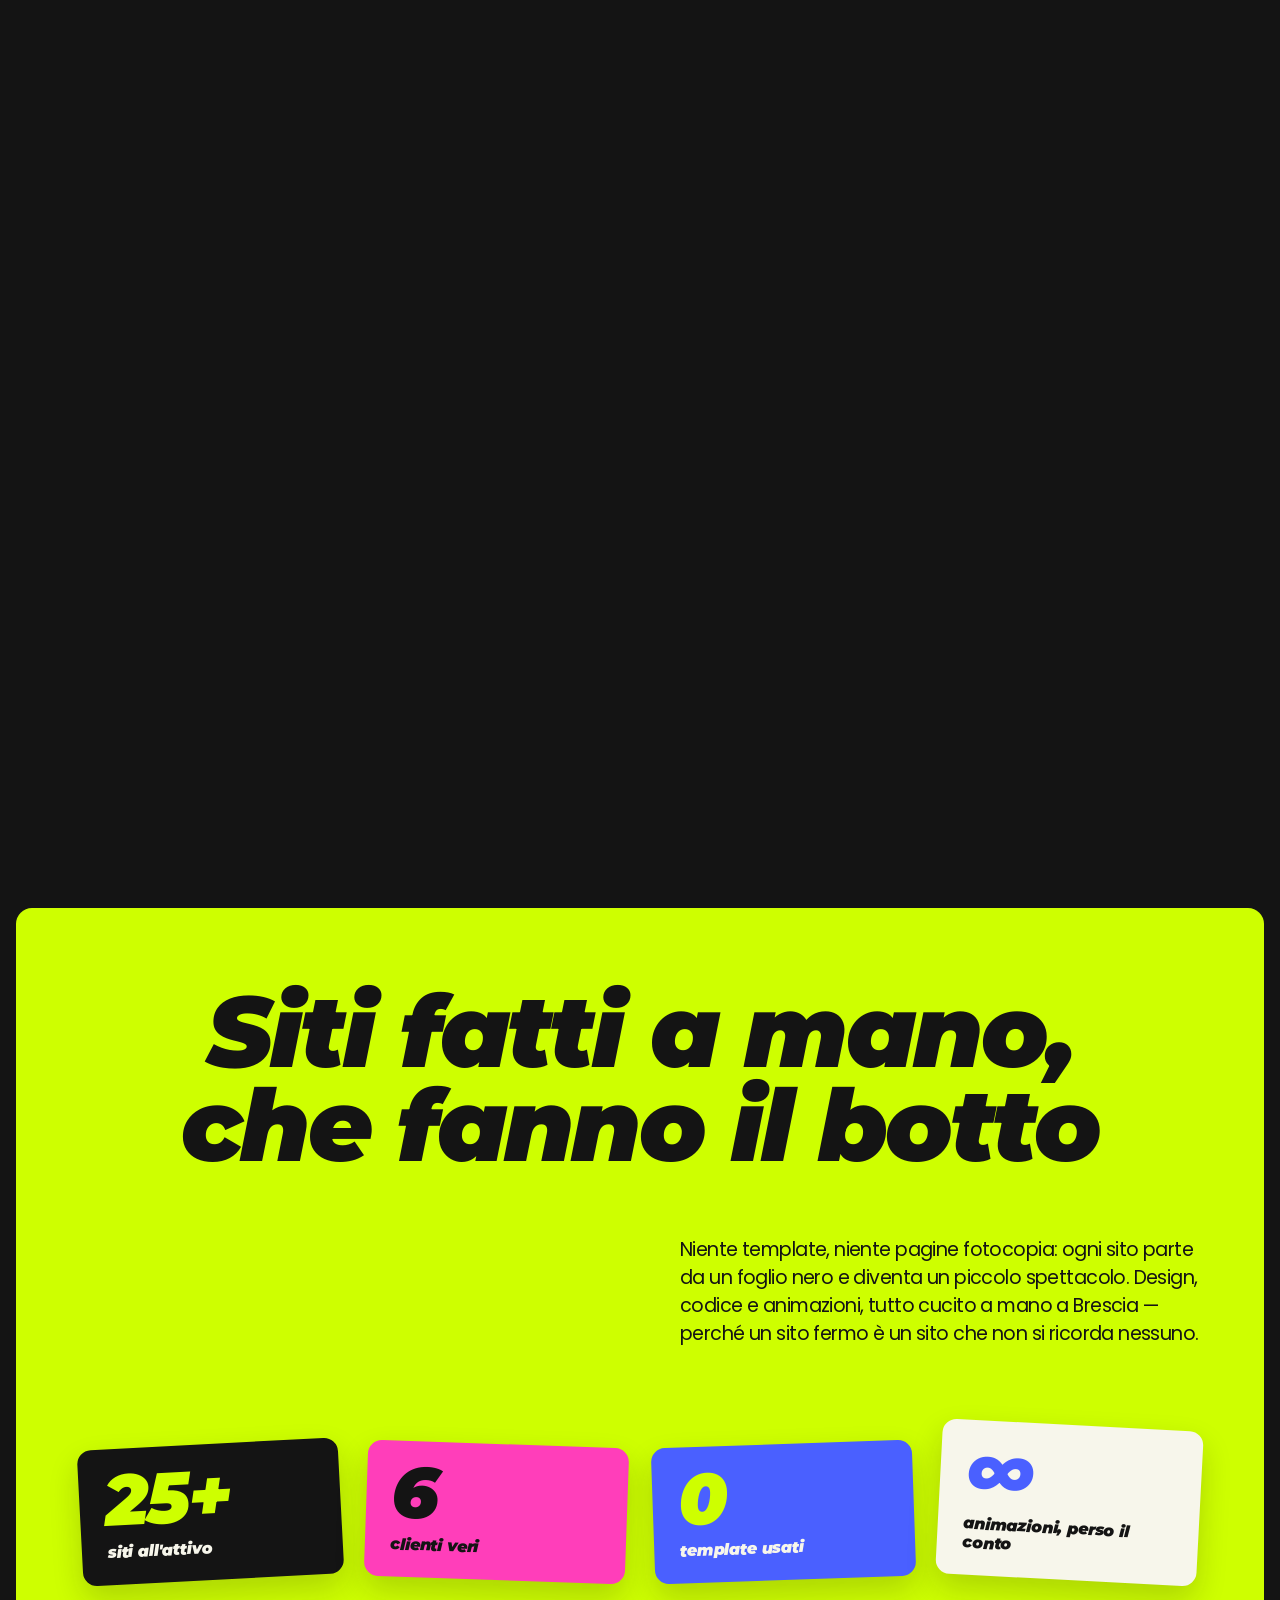
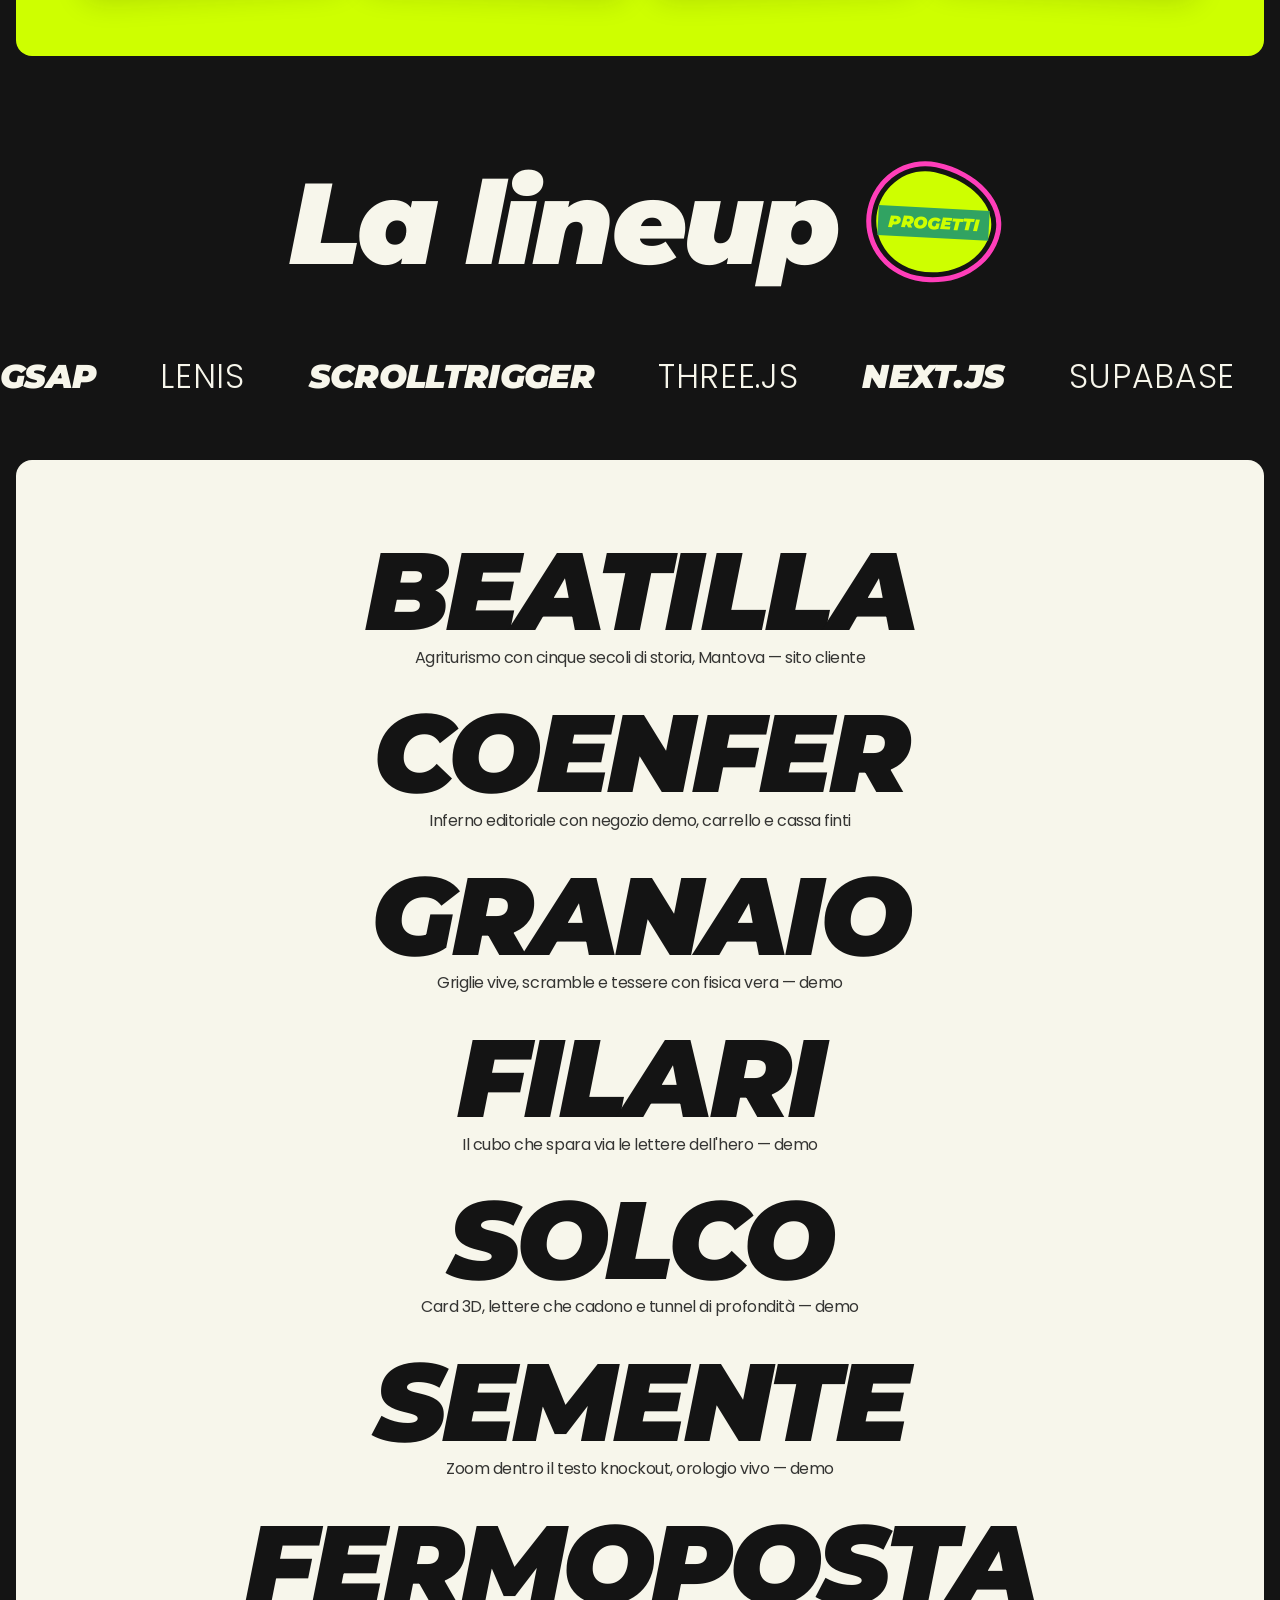
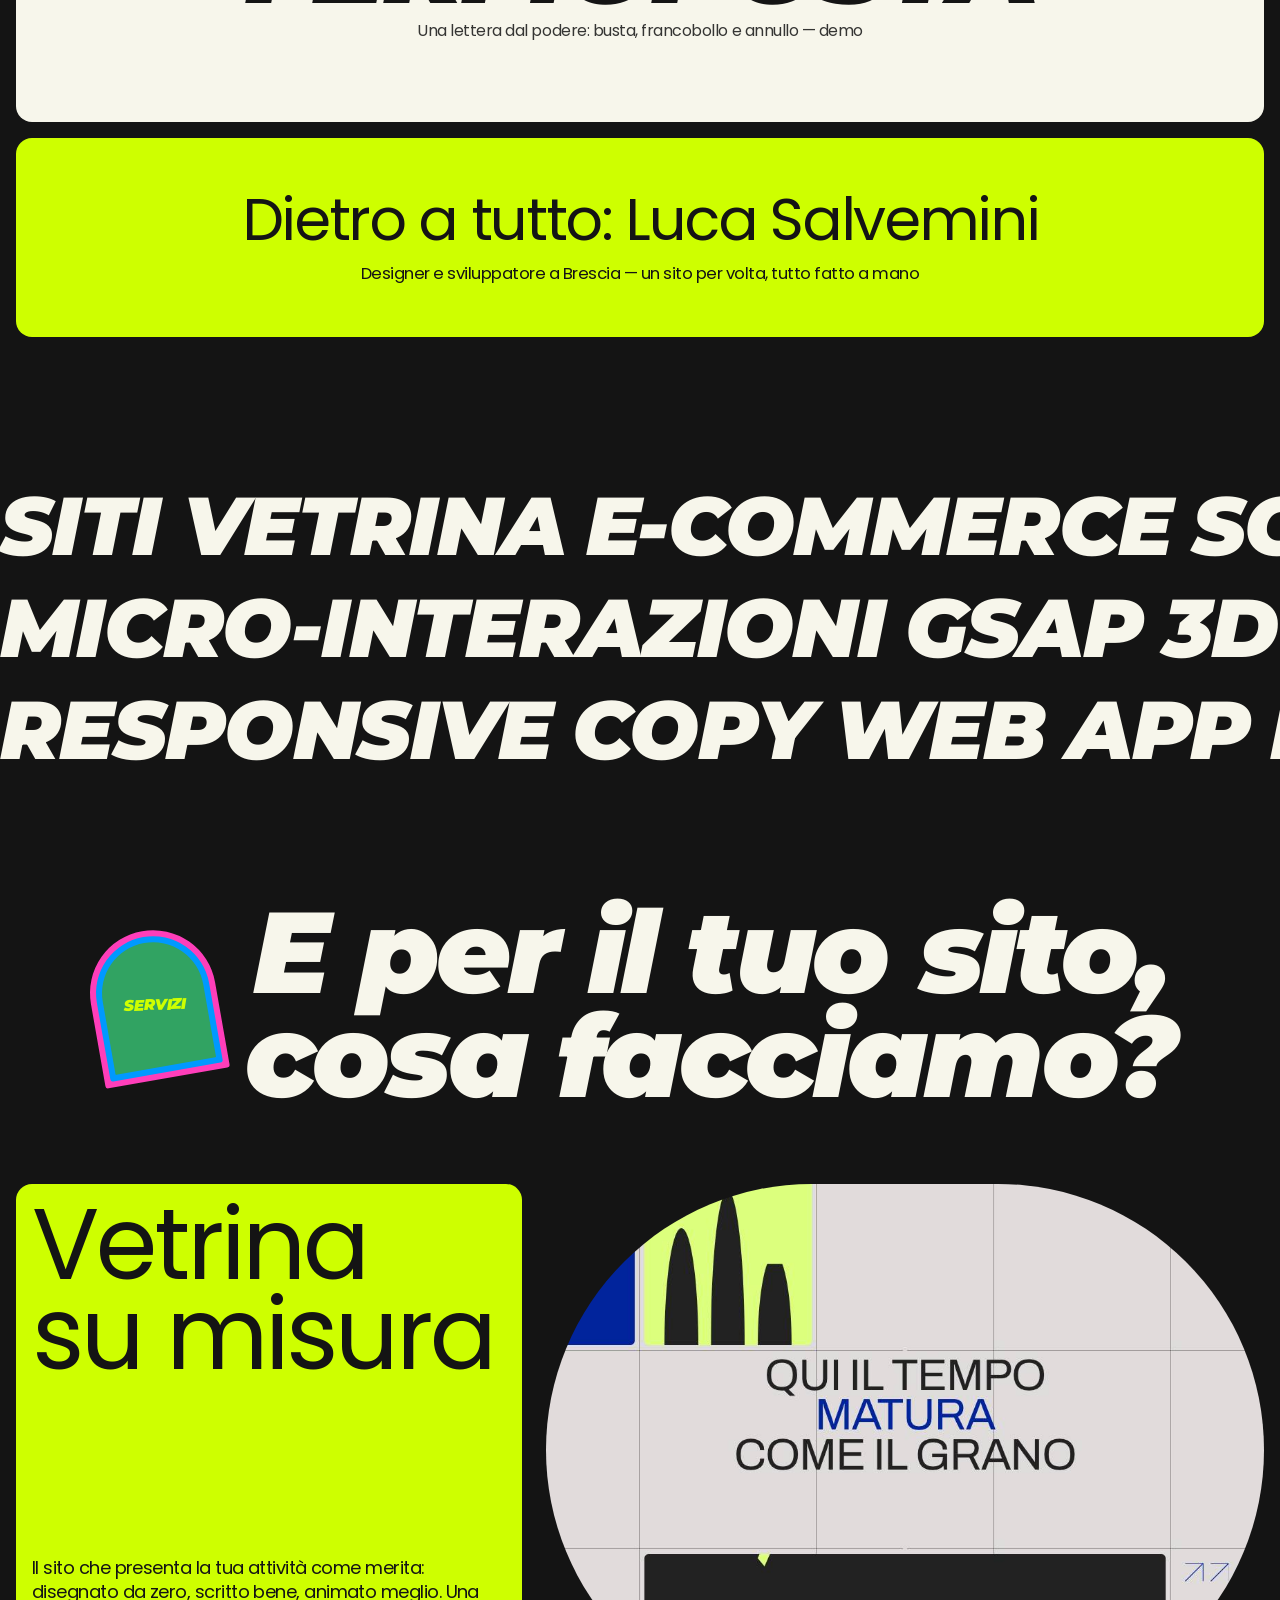
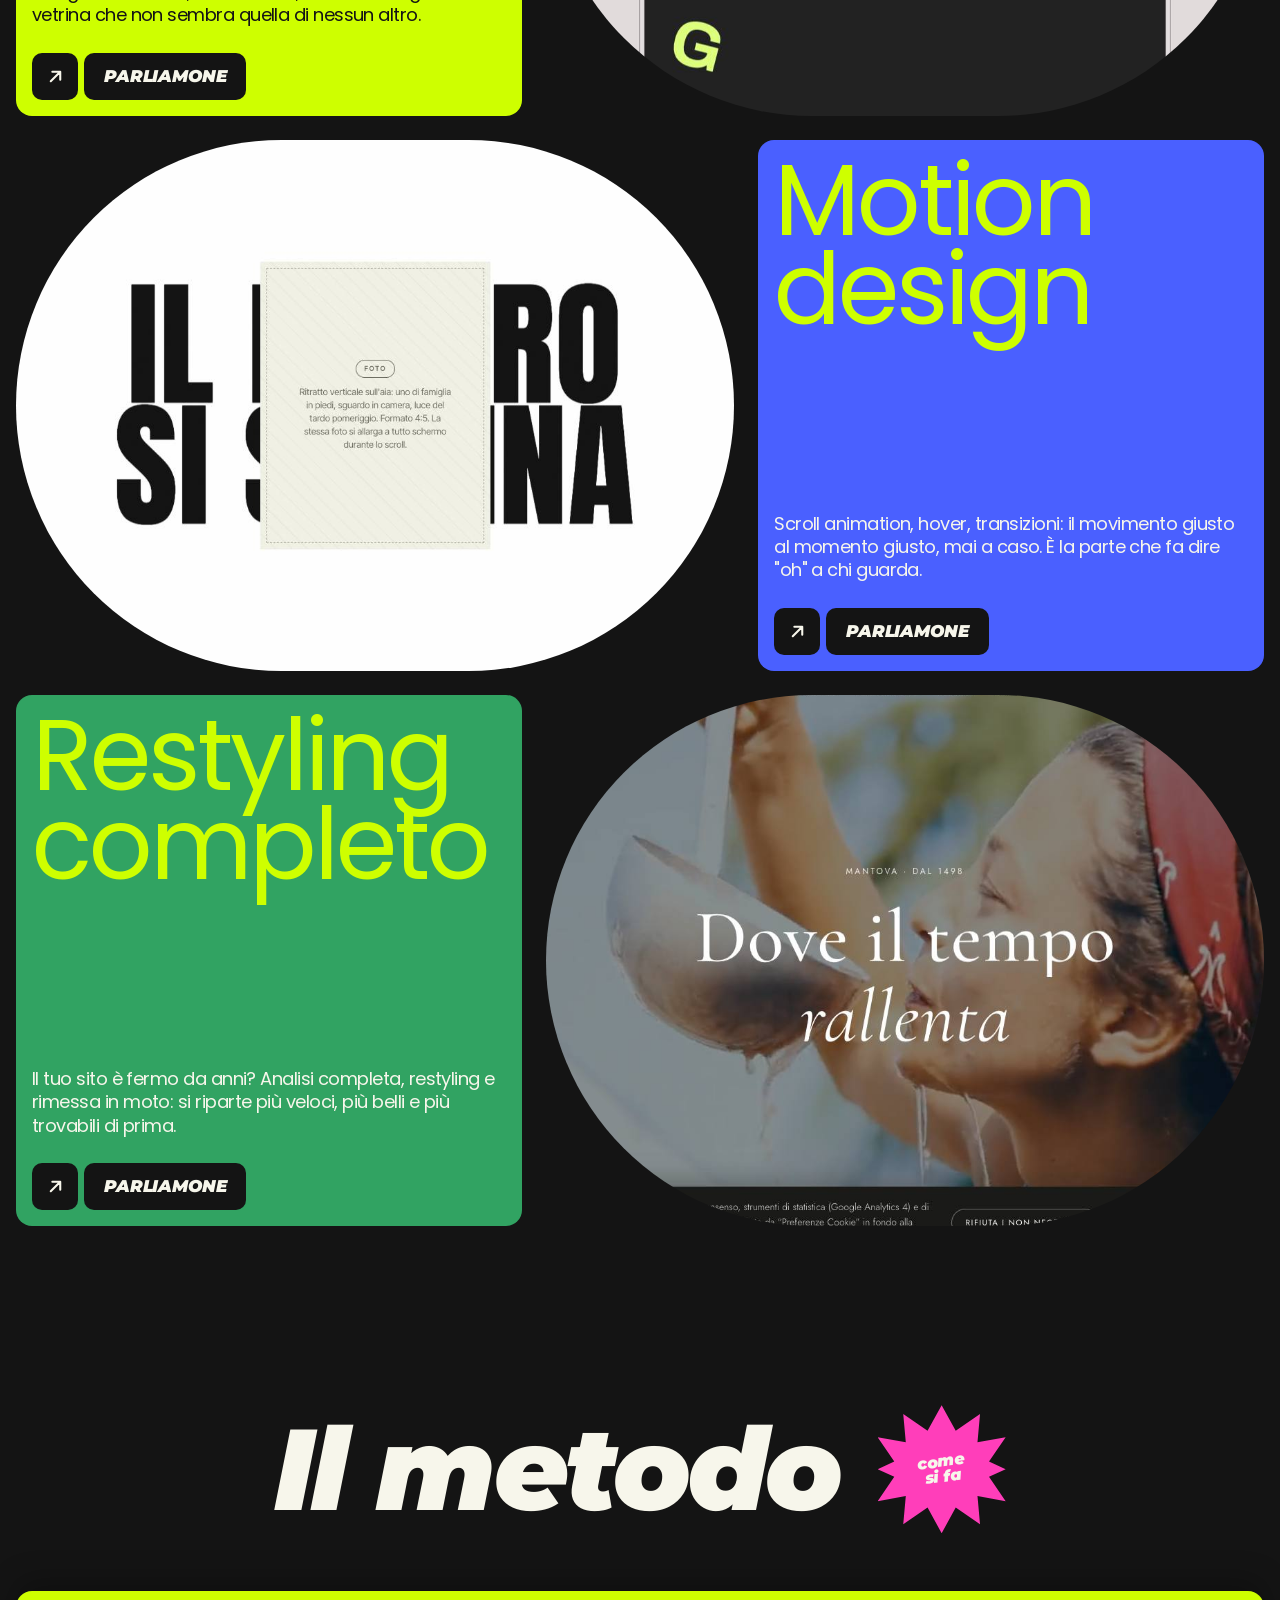
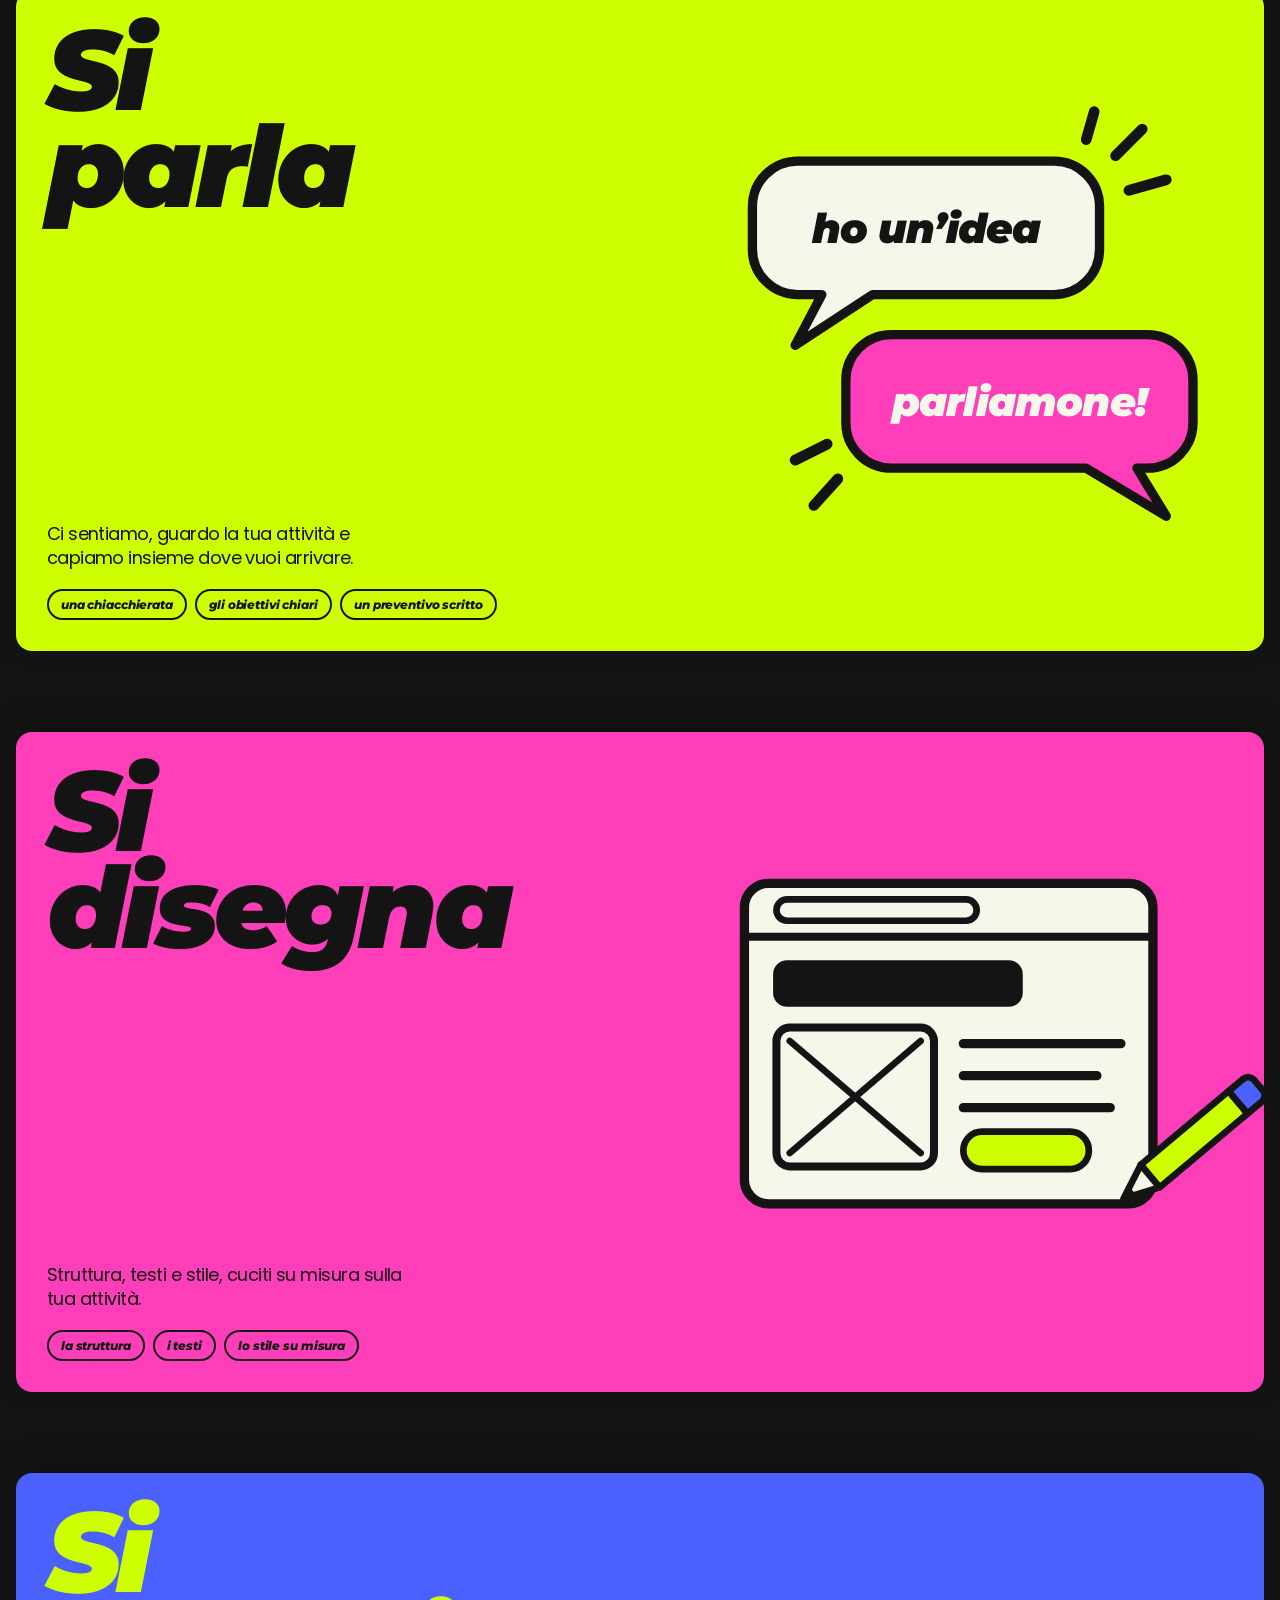
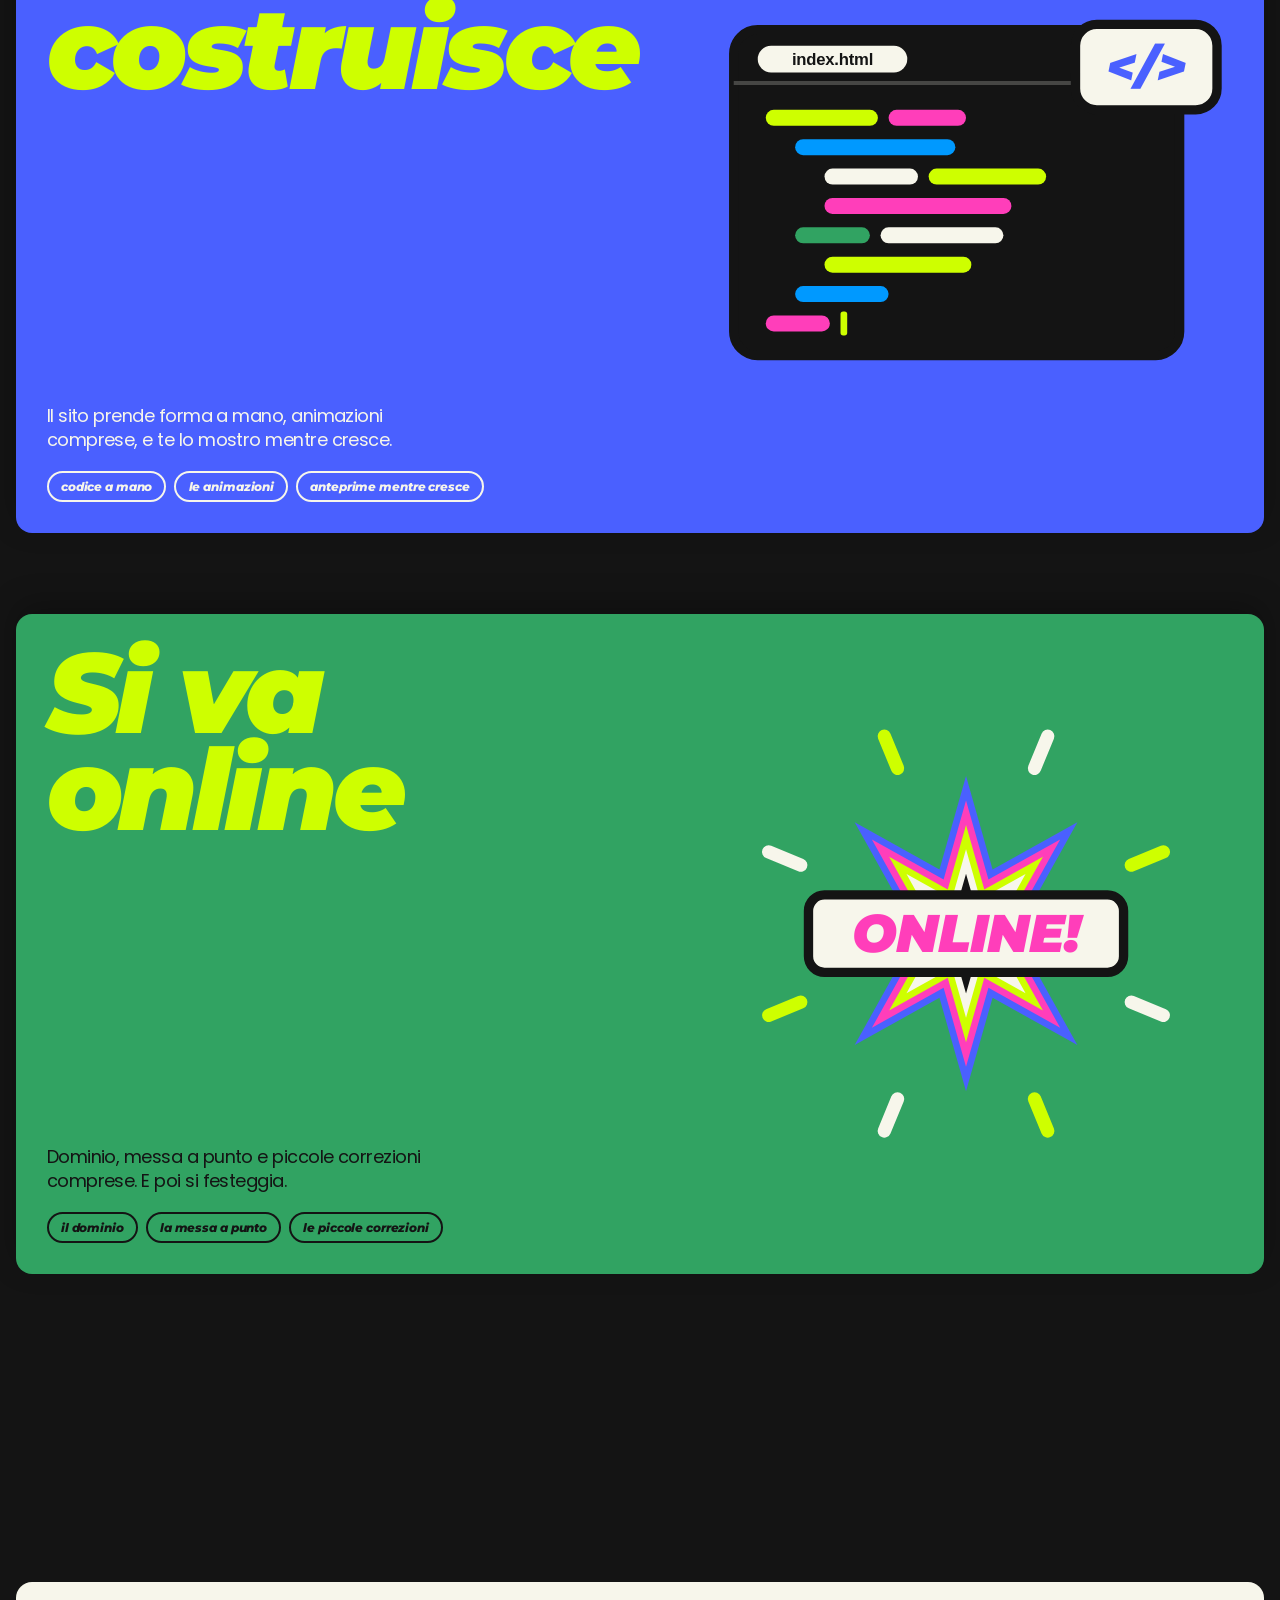
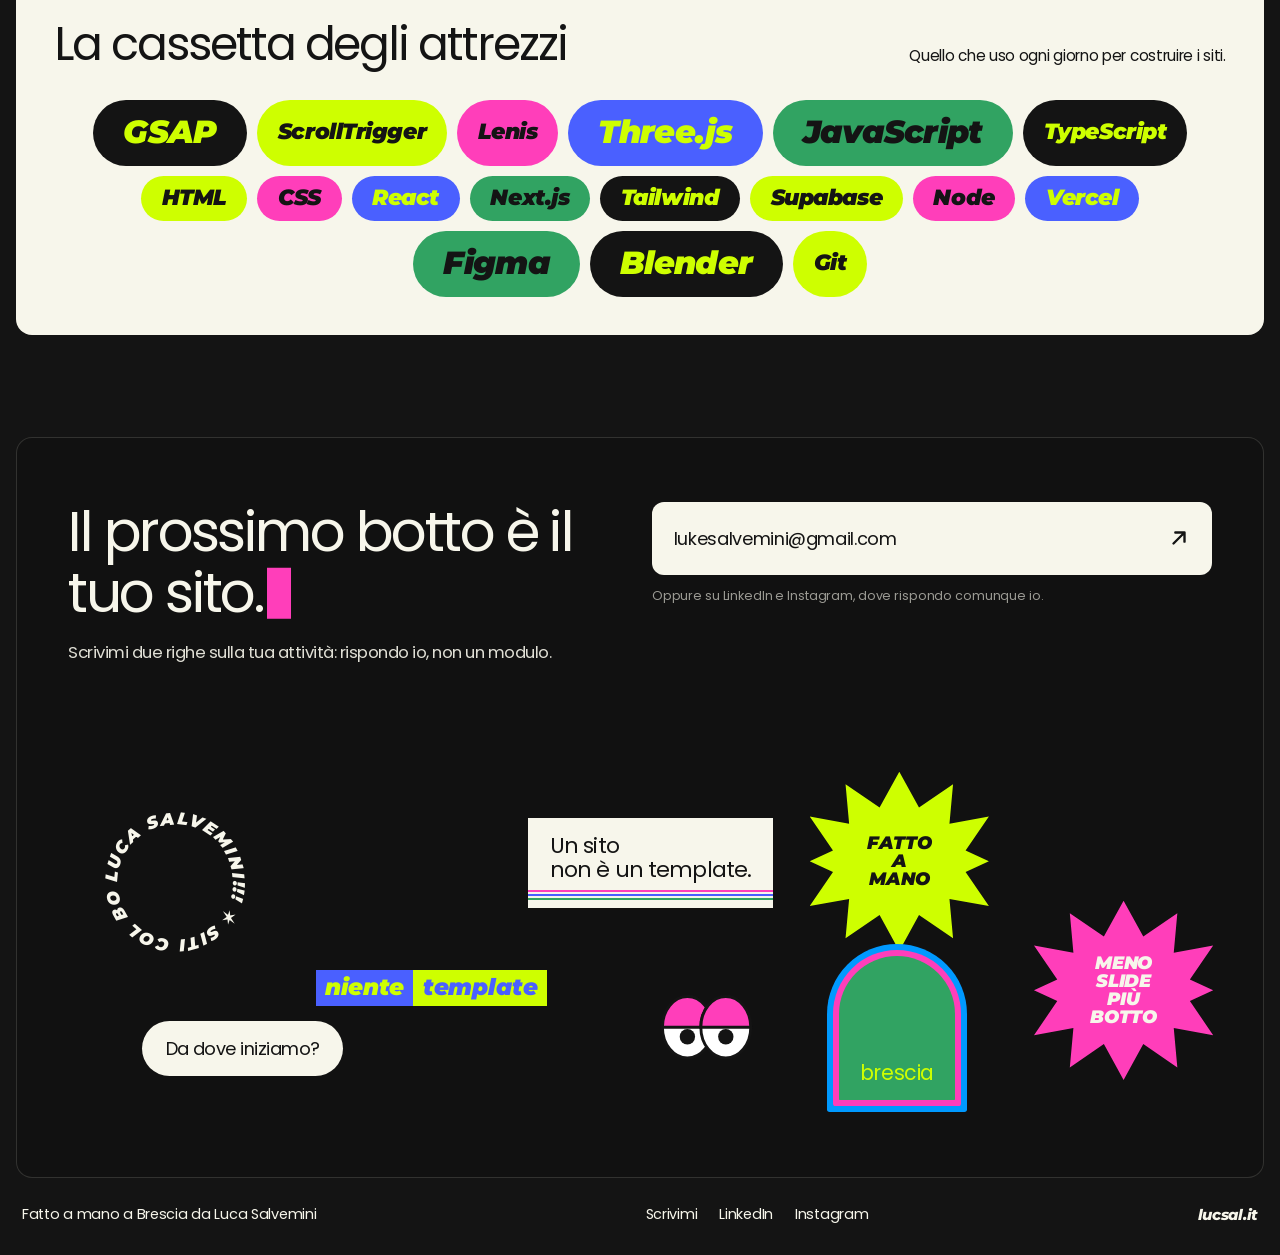
==== commit 17257e63: "Il metodo: via lo sticker della mossa segreta Co-Authored-By: Claude Opus 5.5 <noreply@anthropic.com" ====
--- a/index.html
+++ b/index.html
@@ -482,9 +482,7 @@
           </div>
           <div class="passo__velo" aria-hidden="true"></div>
         </article>
-        <div class="passi__coda">
-          <p class="mossa-segreta"><b>Mossa segreta</b> Non esiste: le mosse sono quattro. Ma uno sticker in più ci stava troppo bene.</p>
-        </div>
+        <div class="passi__coda" aria-hidden="true"></div>
       </div>
 
       <div class="card card-crema cassetta">
--- a/css/style.css
+++ b/css/style.css
@@ -669,35 +669,8 @@
 .adesivo-codice__txt { font-family: var(--font-display); font-style: italic; font-weight: 900; font-size: 36px; fill: var(--blu); }
 .nastro__txt { font-family: var(--font-display); font-style: italic; font-weight: 900; font-size: 40px; letter-spacing: -0.02em; fill: var(--rosa); }
 
-/* coda della pila: il tempo di vederla completa, e lo sticker che ci finisce sopra */
-.passi__coda { position: relative; z-index: 10; height: 40vh; pointer-events: none; }
-.mossa-segreta {
-  position: absolute;
-  /* a fine sosta atterra poco sotto il nome dell'ultima carta:
-     altezza coda - altezza carta + padding + due righe di nome + respiro */
-  top: calc(40vh - min(74vh, 660px) + clamp(20px, 2.4vw, 36px) + 1.72 * clamp(56px, 8.8vw, 150px) + 18px);
-  left: 27%;
-  width: min(320px, 27vw);
-  padding: 13px 18px 15px;
-  background: var(--crema);
-  color: var(--nero);
-  border-radius: 14px;
-  font-size: clamp(13px, 1.05vw, 16px);
-  line-height: 1.35;
-  letter-spacing: -0.02em;
-  box-shadow: 0 18px 40px rgba(0, 0, 0, 0.45);
-  rotate: 4deg;
-}
-/* su telefono lo sticker viene spostato dal JS subito dopo la pila, in mezzo al flusso */
-.metodo > .mossa-segreta { position: relative; top: auto; left: auto; display: block; width: min(340px, 86vw); margin: 28px auto 0; }
-.mossa-segreta b {
-  display: block;
-  margin-bottom: 4px;
-  font-family: var(--font-display);
-  font-style: italic;
-  font-weight: 900;
-  font-size: clamp(16px, 1.4vw, 22px);
-}
+/* coda della pila: il tempo di vederla completa prima che se ne vada */
+.passi__coda { height: 30vh; }
 
 /* cassetta degli attrezzi: senza fisica e' una fila di pillole, con la fisica cadono e si lanciano */
 .cassetta { margin-top: clamp(24px, 3vw, 44px); padding: clamp(24px, 3vw, 44px); }
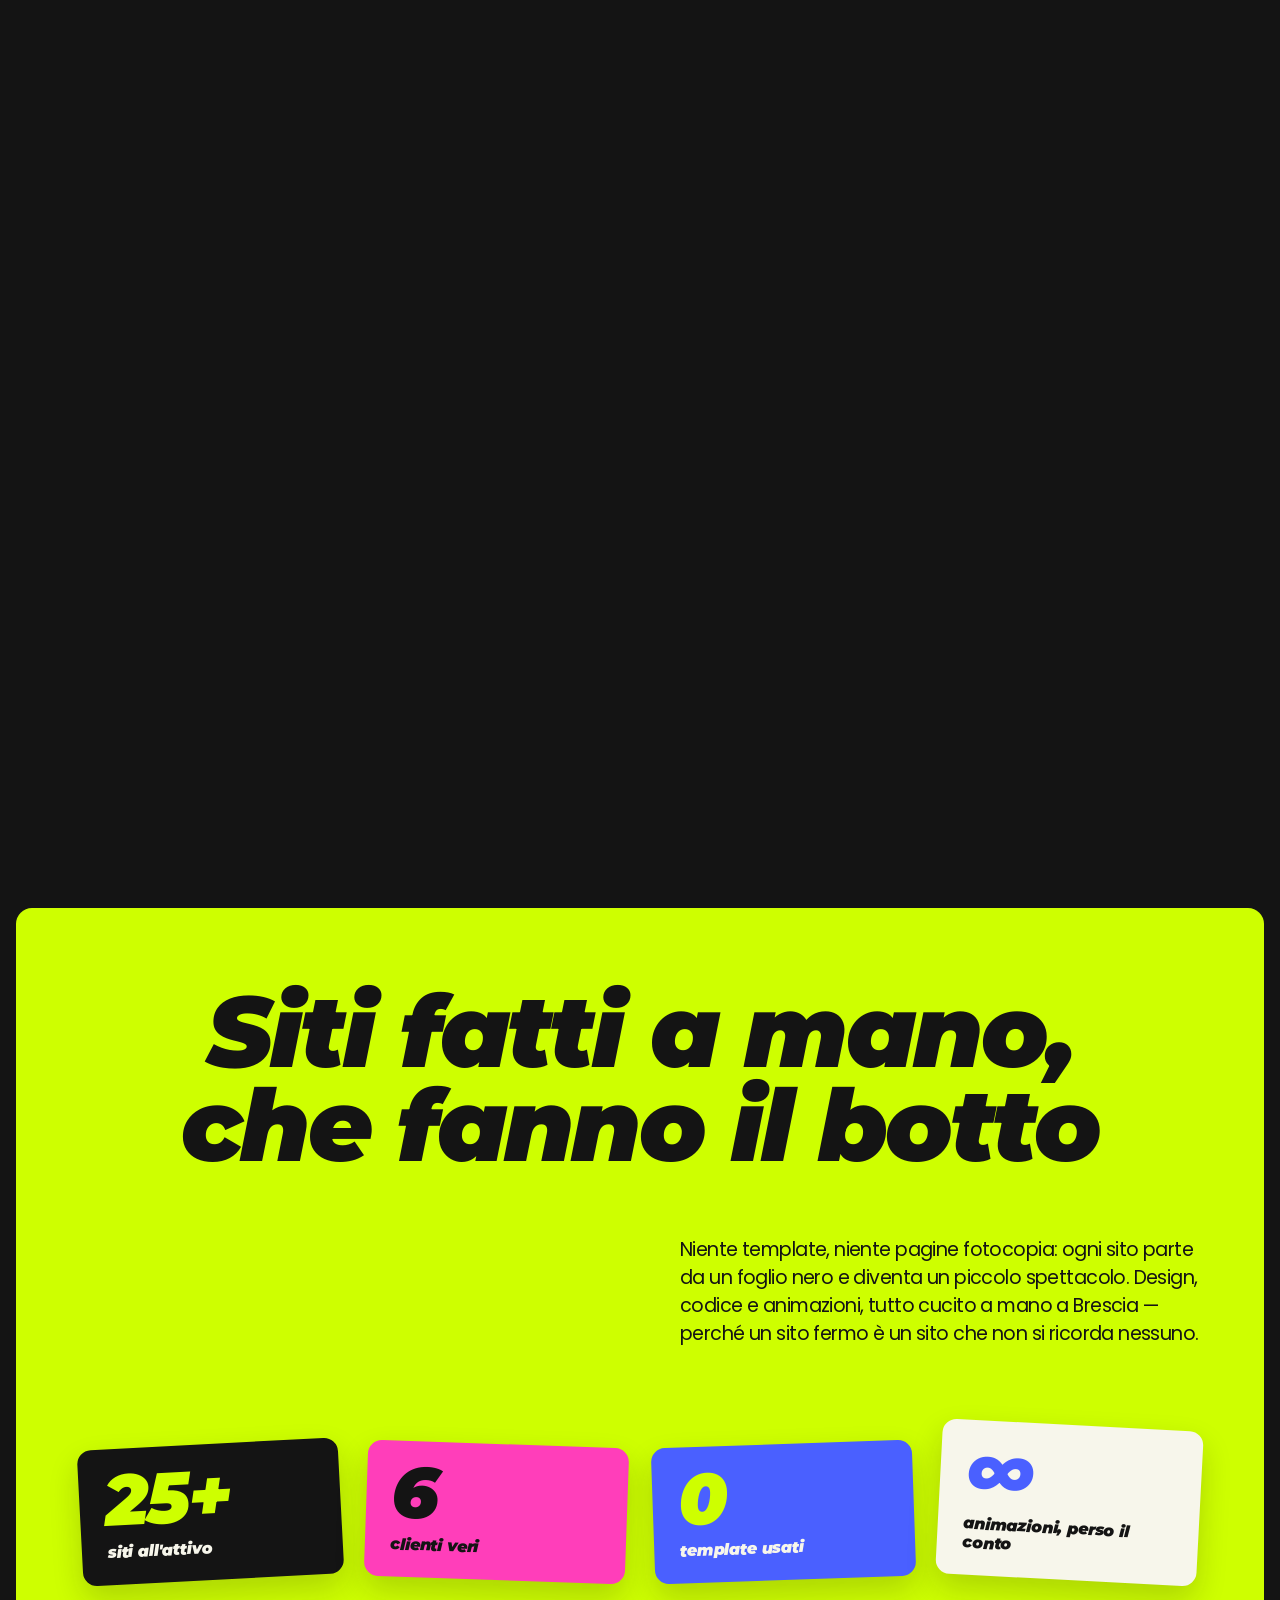
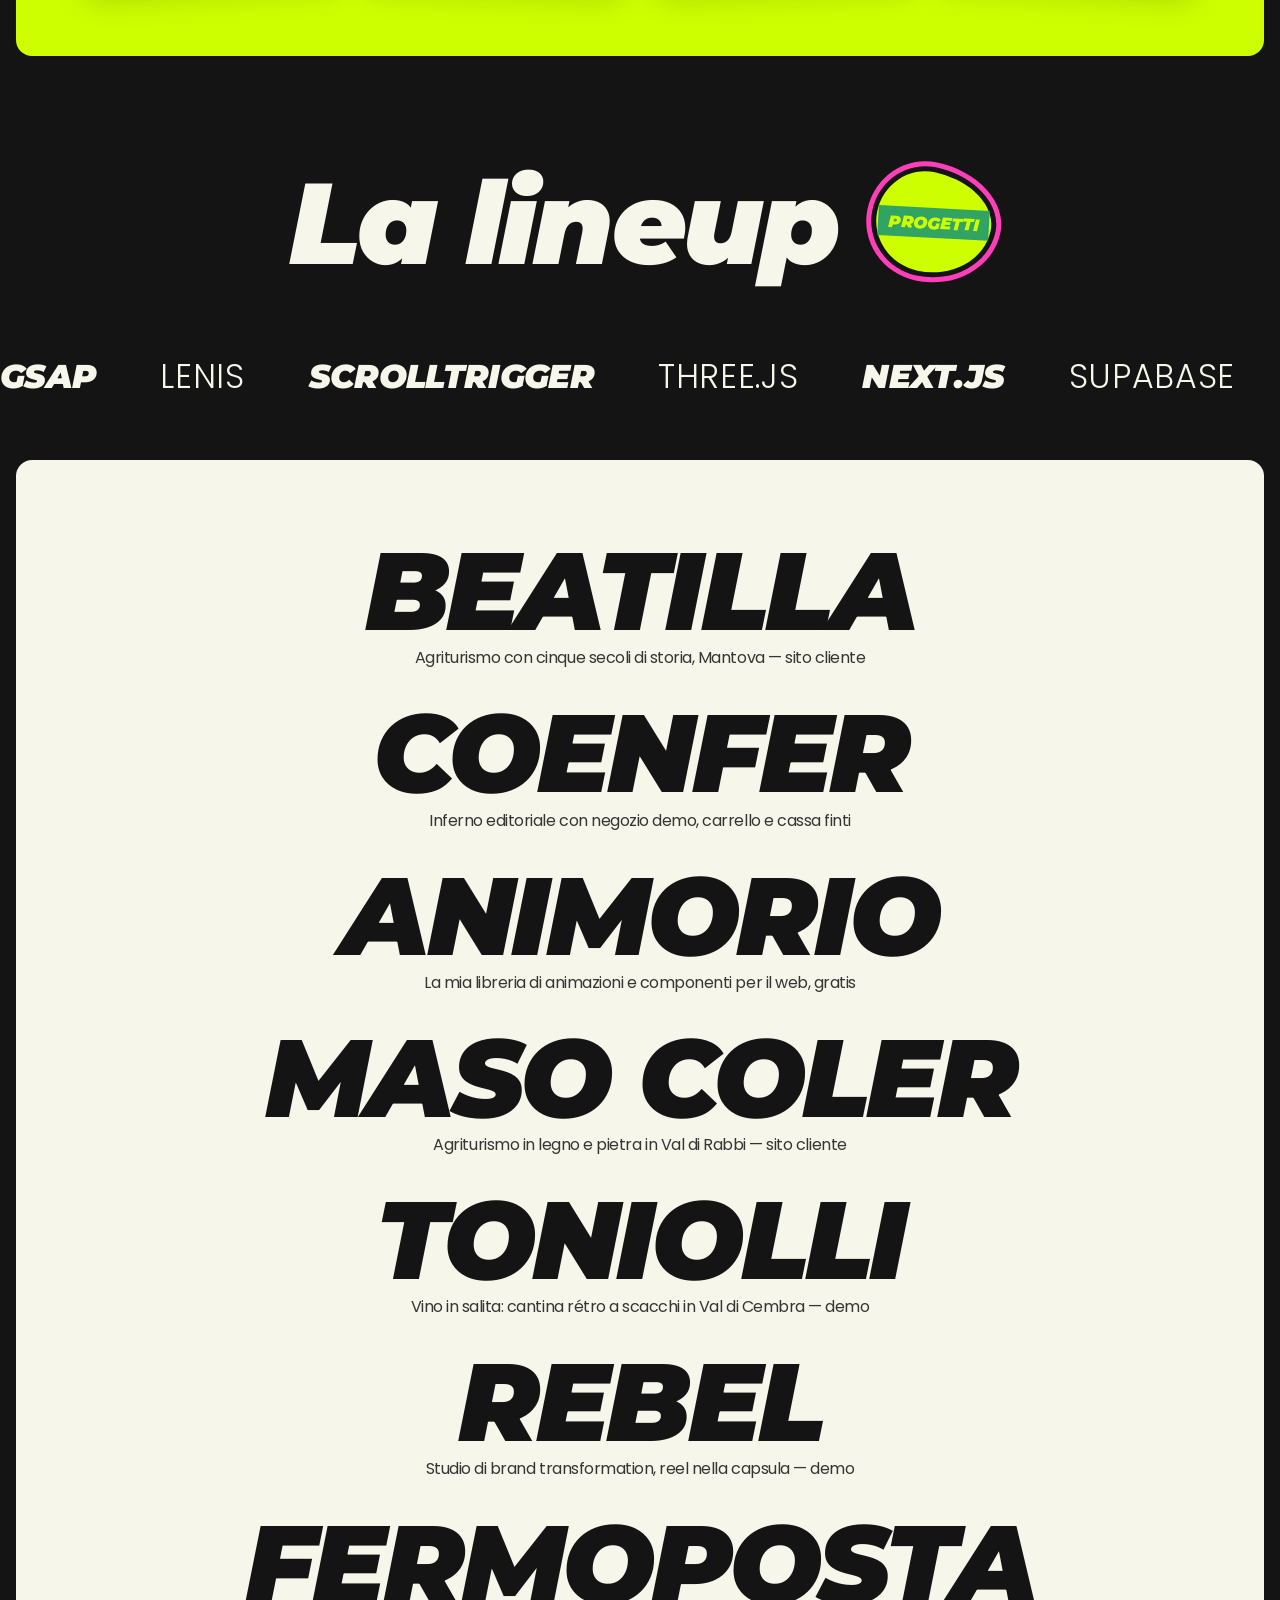
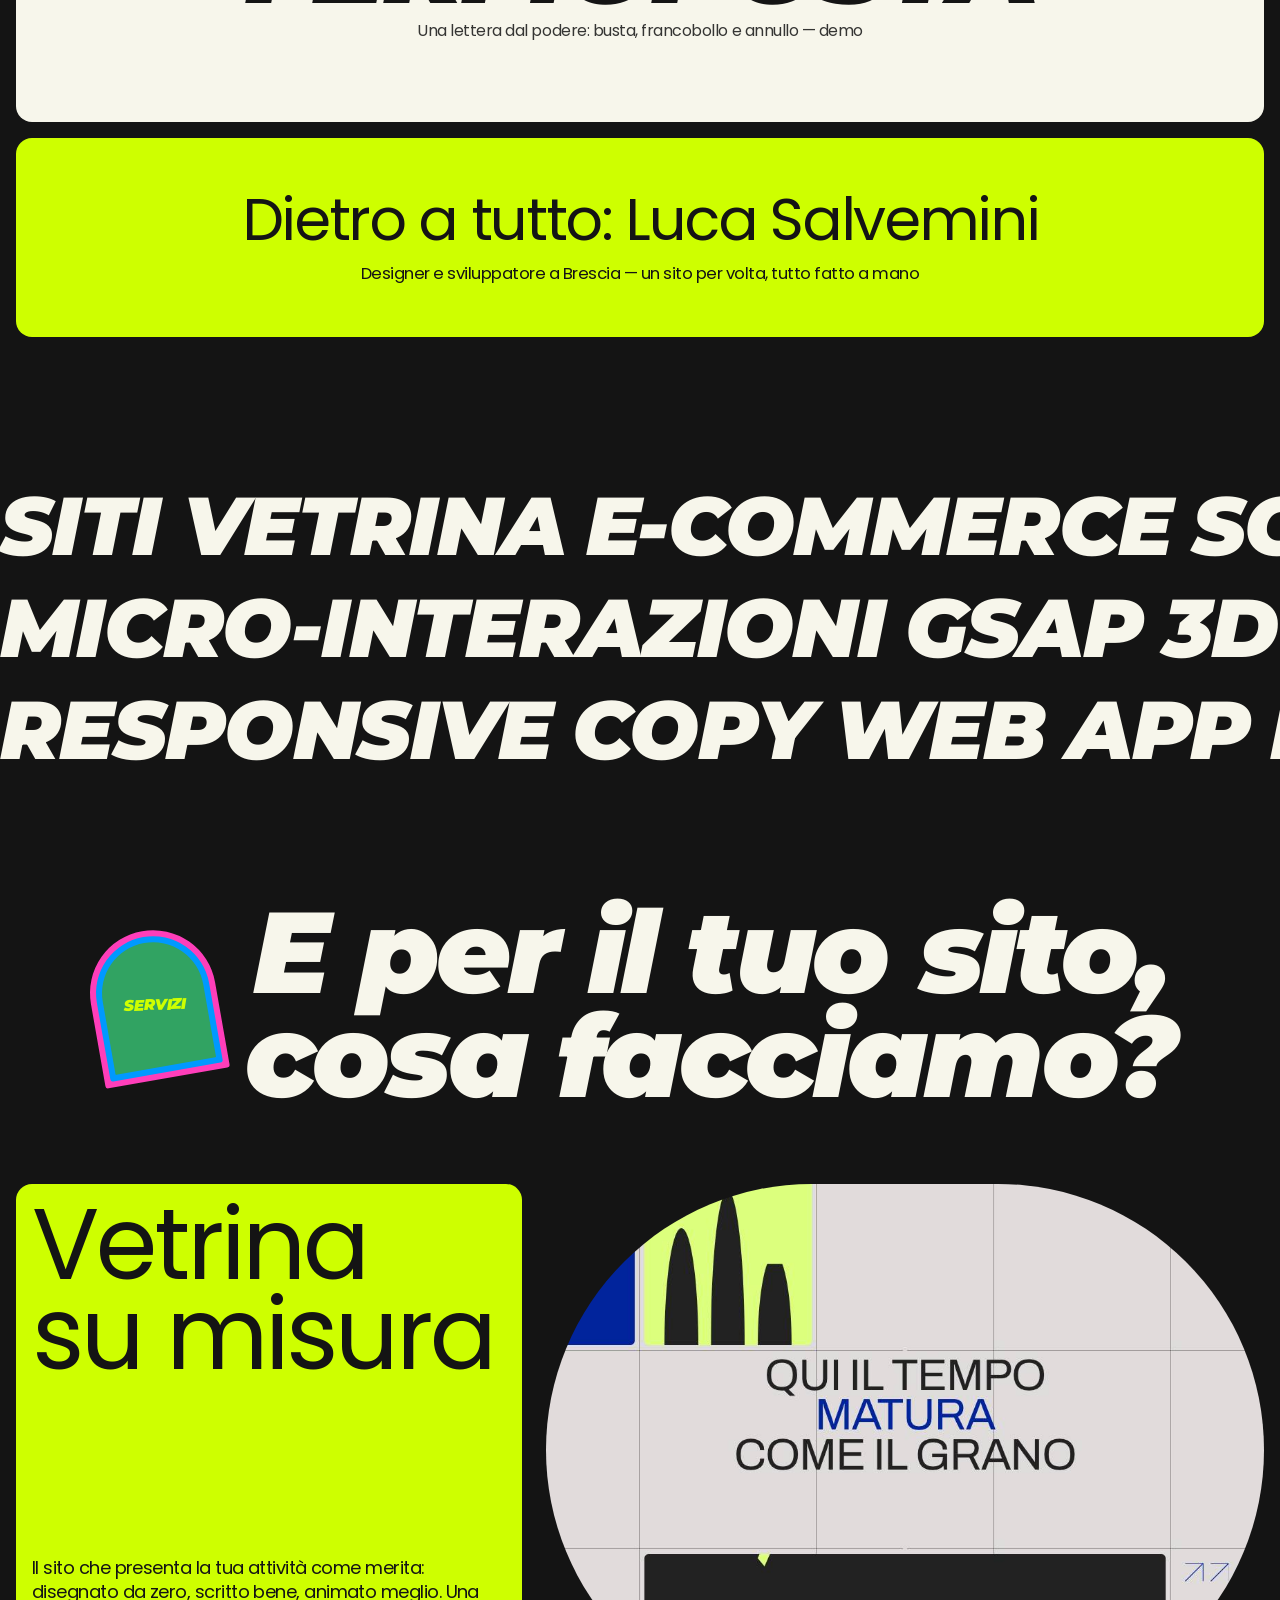
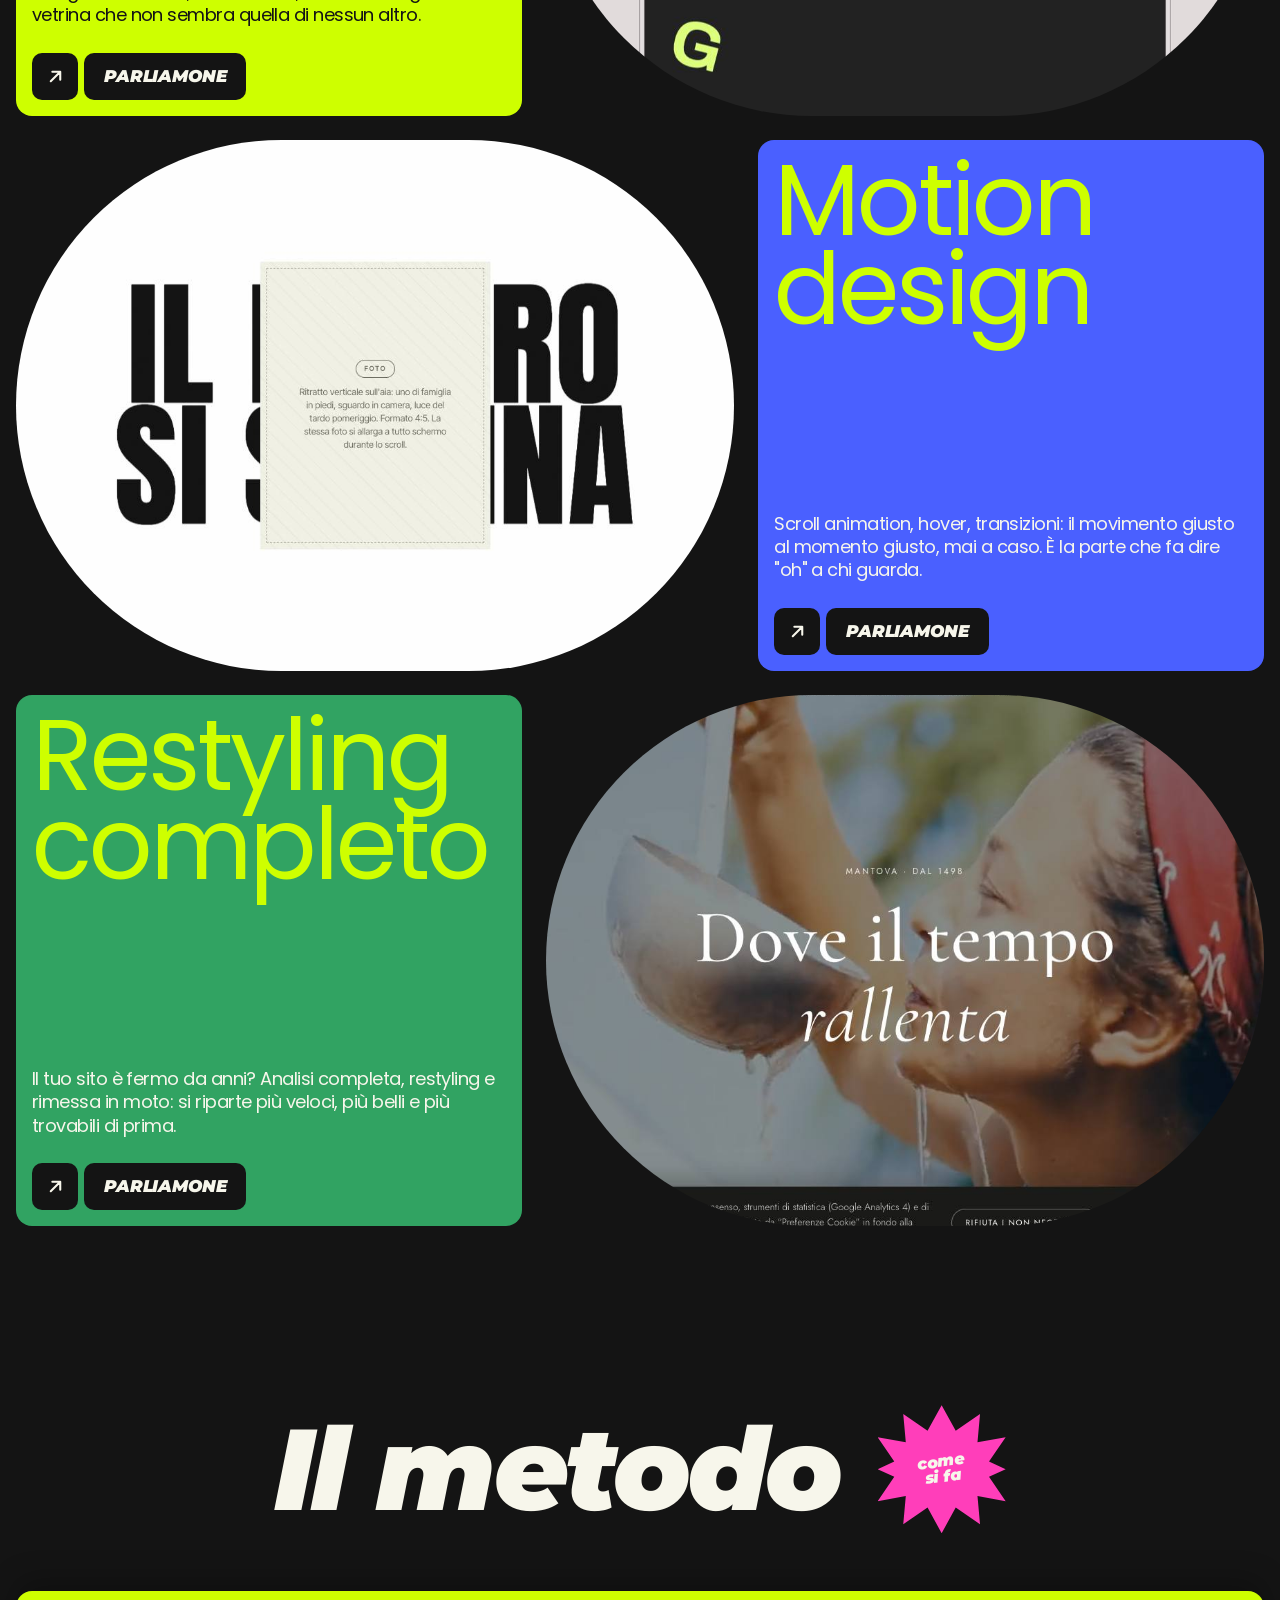
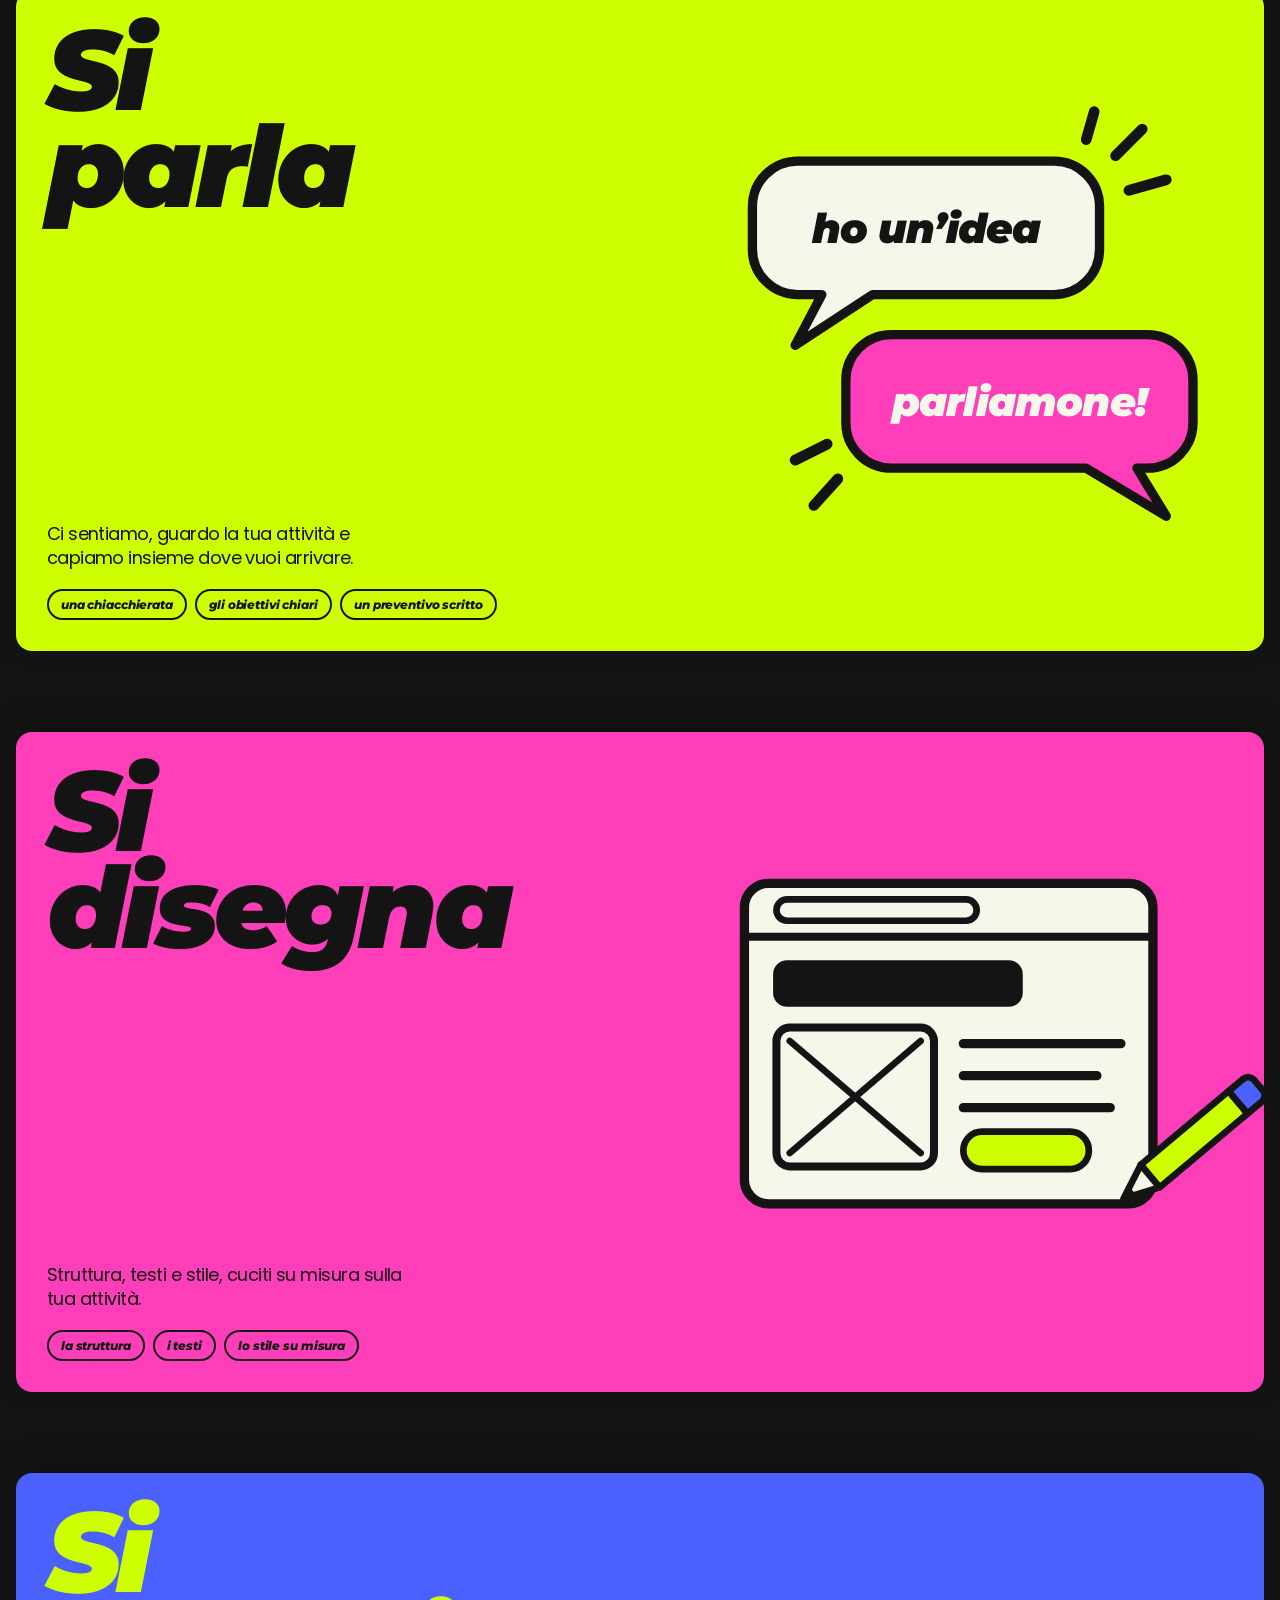
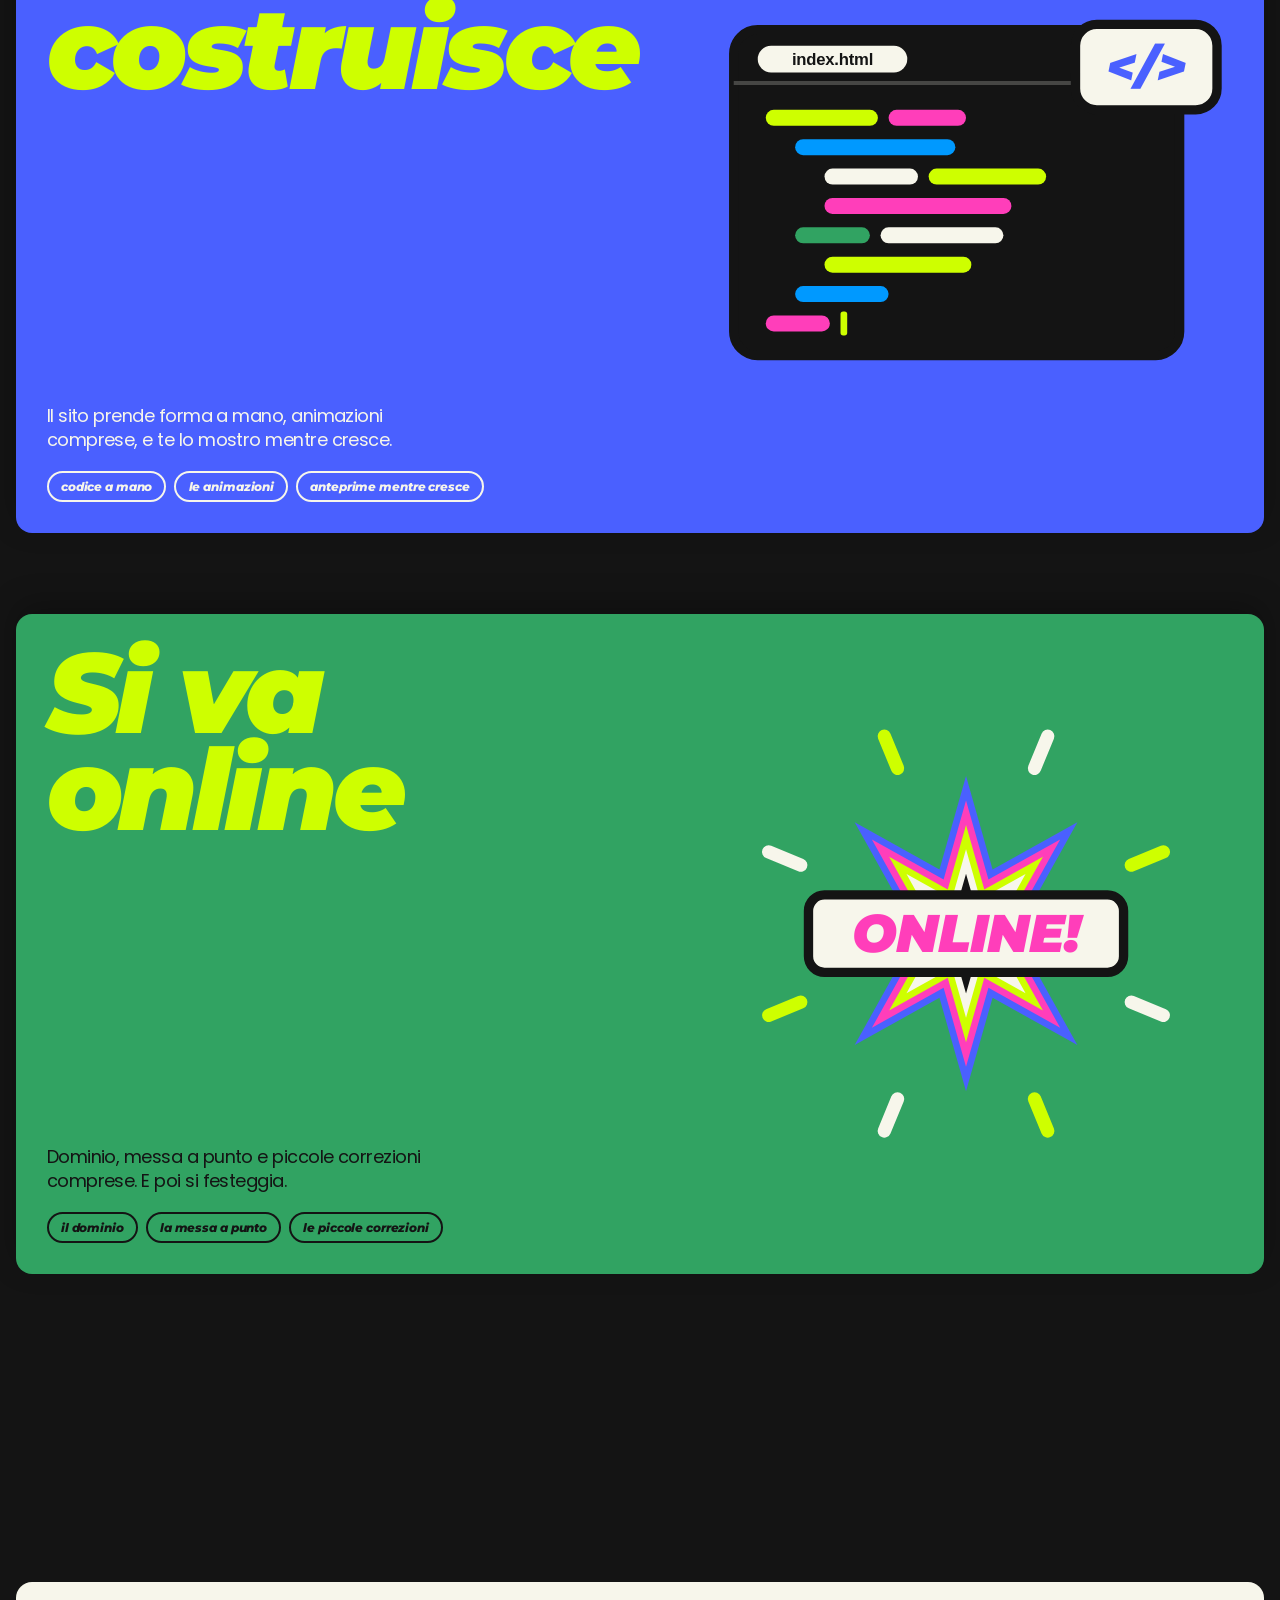
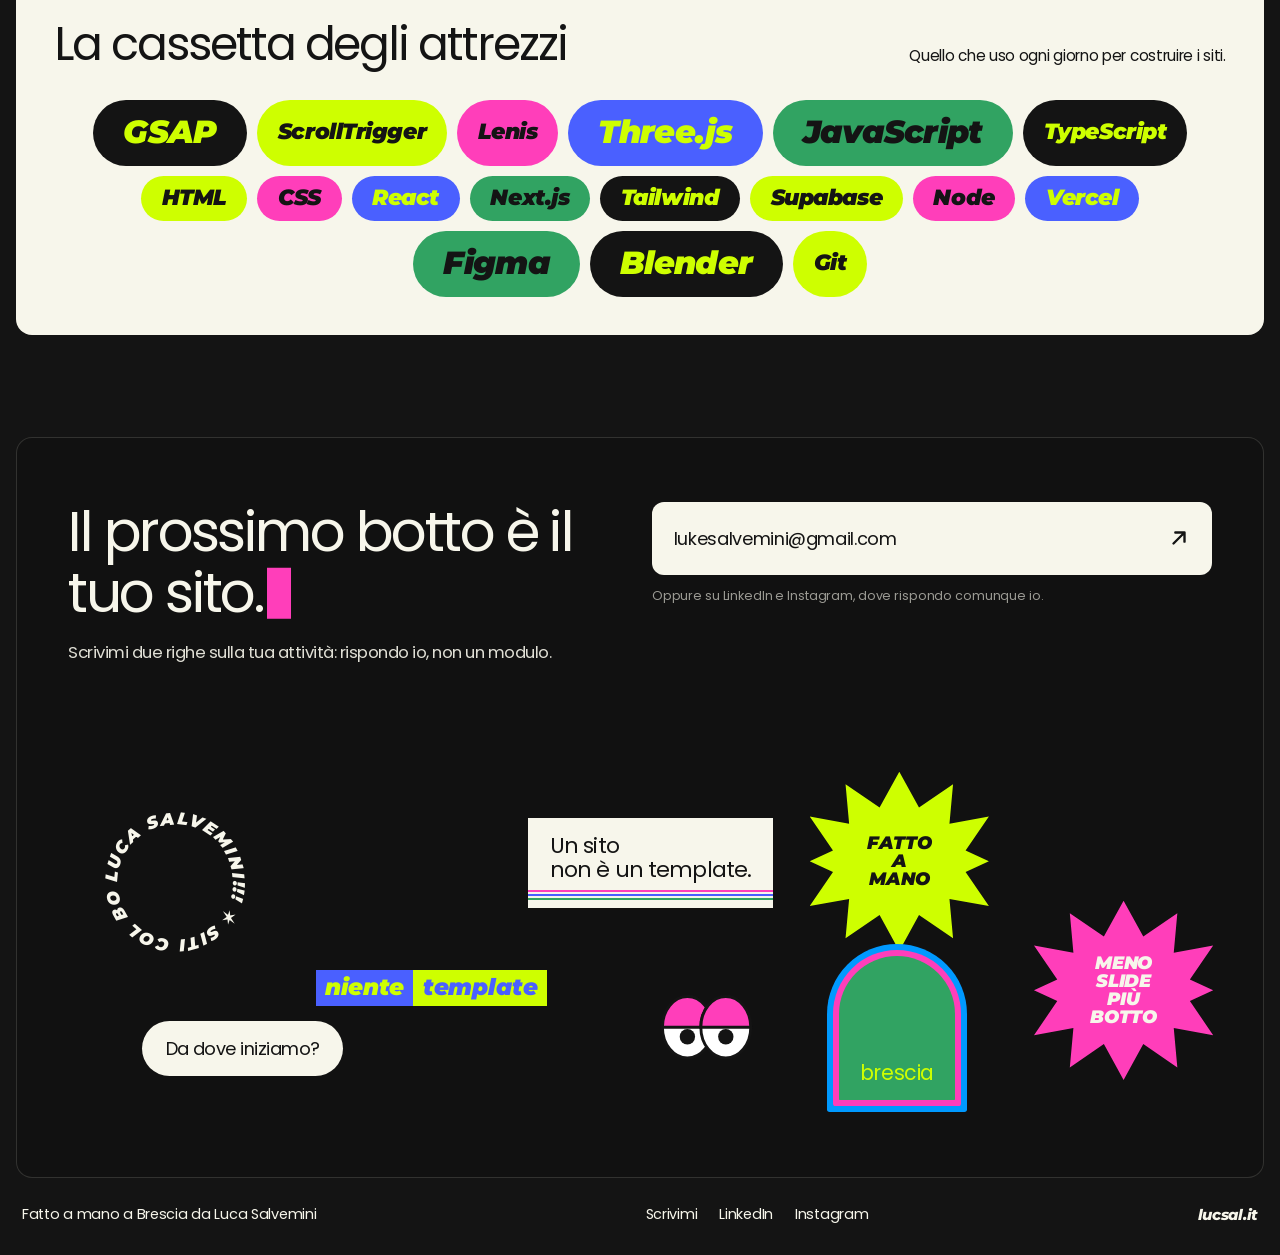
==== commit 7740f1c3: "Lineup: Animorio, Maso Coler, Toniolli, REBEL; guanto ridisegnato con animazione al click Co-Authore" ====
--- a/index.html
+++ b/index.html
@@ -87,15 +87,35 @@
   <!-- CURSORE: guanto che punta (segue il mouse via JS, punta del dito = hotspot) -->
   <div class="guanto" id="guanto" aria-hidden="true">
     <svg viewBox="0 0 100 100">
-      <g fill="#111" stroke="#111" stroke-width="9" stroke-linejoin="round" stroke-linecap="round">
-        <path d="M 58,50 C 64,43 77,41 83,52 C 91,64 90,79 81,87 C 77,91 74,95 66,96 C 56,98 44,93 40,85 C 30,81 25,72 30,66 C 24,60 27,53 34,52 C 30,46 36,41 44,46 Z"/>
-        <line x1="33" y1="24" x2="62" y2="53" stroke-width="29"/>
+      <g transform="translate(33 24) rotate(-28) translate(-46 -4)" stroke="#111" stroke-width="3.2" stroke-linejoin="round" stroke-linecap="round">
+        <g class="g-polsino">
+          <rect x="27" y="80" width="42" height="17" rx="6" fill="#4A60FF"/>
+          <path d="M 31,86.5 H 65" fill="none" stroke="#CEFF00" stroke-width="2.6"/>
+          <path d="M 33,91.5 H 63" fill="none" stroke-width="1.6" stroke-dasharray="2 3"/>
+        </g>
+        <g class="g-mano">
+          <!-- dorso -->
+          <path d="M 39,46 C 33,58 33,72 36,80 C 38,86 60,87 66,80 C 72,72 73,58 70,46 Z" fill="#fff"/>
+          <path d="M 66,78 C 70,70 70,58 68,48" fill="none" stroke="#E4E1D3" stroke-width="4"/>
+          <!-- dita piegate -->
+          <rect x="48" y="62" width="25" height="12" rx="6" fill="#fff"/>
+          <rect x="48" y="52" width="27" height="12" rx="6" fill="#fff"/>
+          <rect x="48" y="42" width="27" height="12" rx="6" fill="#fff"/>
+          <path d="M 66,45.5 C 69,45.5 71,47 71.5,48" fill="none" stroke="#E4E1D3" stroke-width="2.2"/>
+          <path d="M 66,55.5 C 69,55.5 71,57 71.5,58" fill="none" stroke="#E4E1D3" stroke-width="2.2"/>
+          <!-- indice -->
+          <g class="g-indice">
+            <rect x="37" y="4" width="17" height="52" rx="8.5" fill="#fff"/>
+            <path d="M 50.5,12 V 40" fill="none" stroke="#E4E1D3" stroke-width="3"/>
+            <path d="M 41.5,8.5 C 41.5,13 49.5,13 49.5,8.5" fill="none" stroke-width="2"/>
+            <path d="M 41,30 C 44,31.5 47,31.5 50,30" fill="none" stroke-width="2"/>
+            <path d="M 41,34 C 44,35.2 47,35.2 50,34" fill="none" stroke-width="1.6"/>
+          </g>
+          <!-- pollice -->
+          <path d="M 32,58 C 30,52 34,48 40,50 L 60,61 C 65,64 62,71 56,69 L 36,63 C 34,62 32.5,60.5 32,58 Z" fill="#fff"/>
+          <path d="M 52,66 C 55,67 58,67 59.5,65.5" fill="none" stroke="#E4E1D3" stroke-width="2"/>
+        </g>
       </g>
-      <g fill="#fff" stroke="#fff" stroke-linejoin="round" stroke-linecap="round">
-        <path d="M 58,50 C 64,43 77,41 83,52 C 91,64 90,79 81,87 C 77,91 74,95 66,96 C 56,98 44,93 40,85 C 30,81 25,72 30,66 C 24,60 27,53 34,52 C 30,46 36,41 44,46 Z" stroke-width="0"/>
-        <line x1="33" y1="24" x2="62" y2="53" stroke-width="20"/>
-      </g>
-      <path d="M 39,47 C 47,49 56,53 62,60" fill="none" stroke="#111" stroke-width="4.5" stroke-linecap="round"/>
     </svg>
   </div>
 
@@ -230,28 +250,28 @@
               <span class="roster-cap">Inferno editoriale con negozio demo, carrello e cassa finti</span>
             </a>
           </li>
-          <li class="roster-row" data-img="assets/img/granaio.jpg" data-accent="#4A60FF">
-            <a class="roster-link" href="https://lucsal2603.github.io/granaio/" target="_blank" rel="noopener">
-              <span class="roster-name">GRANAIO</span>
-              <span class="roster-cap">Griglie vive, scramble e tessere con fisica vera — demo</span>
-            </a>
-          </li>
-          <li class="roster-row" data-img="assets/img/filari.jpg" data-accent="#FF3EBA">
-            <a class="roster-link" href="https://lucsal2603.github.io/filari/" target="_blank" rel="noopener">
-              <span class="roster-name">FILARI</span>
-              <span class="roster-cap">Il cubo che spara via le lettere dell'hero — demo</span>
-            </a>
-          </li>
-          <li class="roster-row" data-img="assets/img/solco.jpg" data-accent="#CEFF00">
-            <a class="roster-link" href="https://lucsal2603.github.io/solco/" target="_blank" rel="noopener">
-              <span class="roster-name">SOLCO</span>
-              <span class="roster-cap">Card 3D, lettere che cadono e tunnel di profondità — demo</span>
-            </a>
-          </li>
-          <li class="roster-row" data-img="assets/img/semente.jpg" data-accent="#31A362">
-            <a class="roster-link" href="https://lucsal2603.github.io/semente/" target="_blank" rel="noopener">
-              <span class="roster-name">SEMENTE</span>
-              <span class="roster-cap">Zoom dentro il testo knockout, orologio vivo — demo</span>
+          <li class="roster-row" data-img="assets/img/animorio.jpg" data-accent="#4A60FF">
+            <a class="roster-link" href="https://animorio.com/" target="_blank" rel="noopener">
+              <span class="roster-name">ANIMORIO</span>
+              <span class="roster-cap">La mia libreria di animazioni e componenti per il web, gratis</span>
+            </a>
+          </li>
+          <li class="roster-row" data-img="assets/img/masocoler.jpg" data-accent="#FF3EBA">
+            <a class="roster-link" href="https://lucsal2603.github.io/masocoler/" target="_blank" rel="noopener">
+              <span class="roster-name">MASO COLER</span>
+              <span class="roster-cap">Agriturismo in legno e pietra in Val di Rabbi — sito cliente</span>
+            </a>
+          </li>
+          <li class="roster-row" data-img="assets/img/toniolli2.jpg" data-accent="#CEFF00">
+            <a class="roster-link" href="https://lucsal2603.github.io/toniolli-2/" target="_blank" rel="noopener">
+              <span class="roster-name">TONIOLLI</span>
+              <span class="roster-cap">Vino in salita: cantina rétro a scacchi in Val di Cembra — demo</span>
+            </a>
+          </li>
+          <li class="roster-row" data-img="assets/img/rebel.jpg" data-accent="#31A362">
+            <a class="roster-link" href="https://lucsal2603.github.io/rebel/" target="_blank" rel="noopener">
+              <span class="roster-name">REBEL</span>
+              <span class="roster-cap">Studio di brand transformation, reel nella capsula — demo</span>
             </a>
           </li>
           <li class="roster-row" data-img="assets/img/fermoposta.jpg" data-accent="#4A60FF">
--- a/css/style.css
+++ b/css/style.css
@@ -87,7 +87,7 @@
 .guanto {
   position: fixed;
   top: 0; left: 0;
-  width: 52px; height: 52px;
+  width: 60px; height: 60px;
   z-index: 300;
   pointer-events: none;
   opacity: 0;
@@ -919,3 +919,13 @@
 @media (prefers-reduced-motion: reduce) {
   * { transition-duration: 0.01ms !important; }
 }
+
+/* botta colorata al click del guanto */
+.botta {
+  position: fixed;
+  width: 96px; height: 96px;
+  margin: -48px 0 0 -48px;
+  z-index: 299;
+  pointer-events: none;
+}
+.botta svg { width: 100%; height: 100%; overflow: visible; }
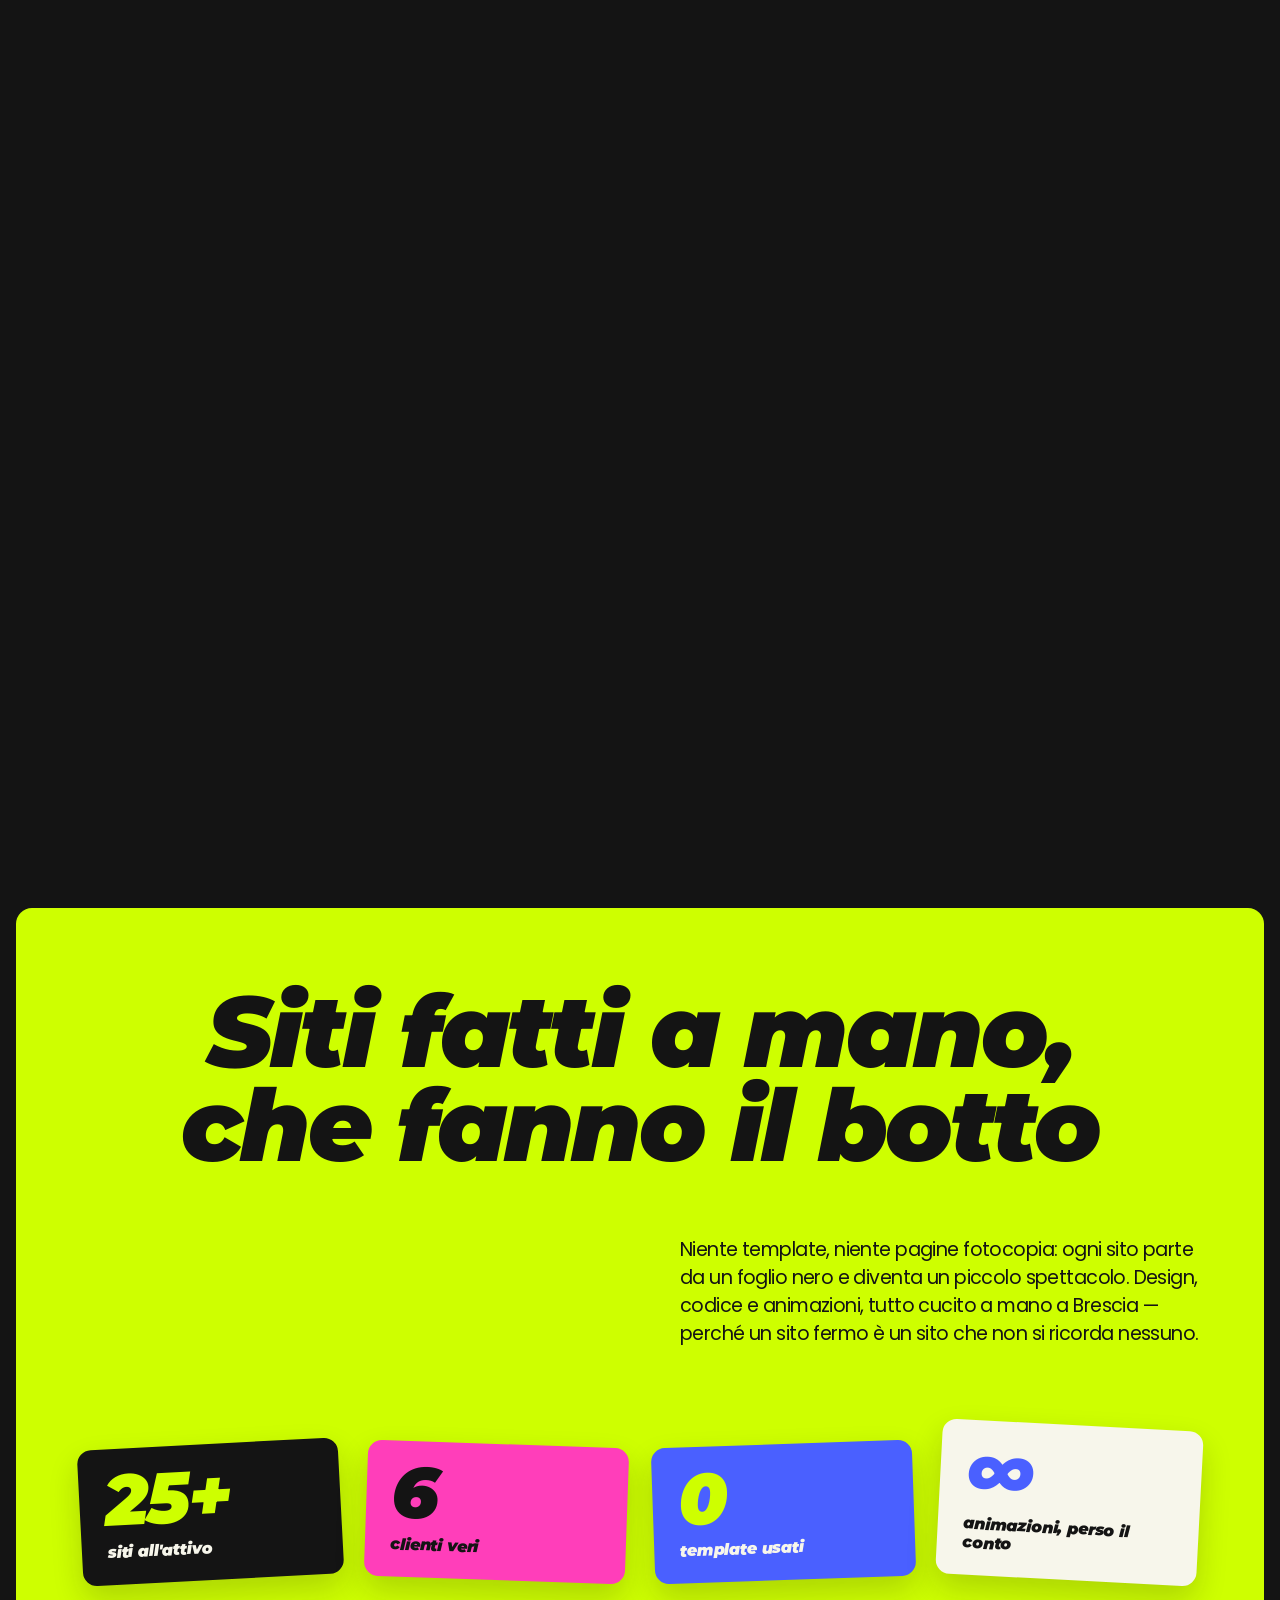
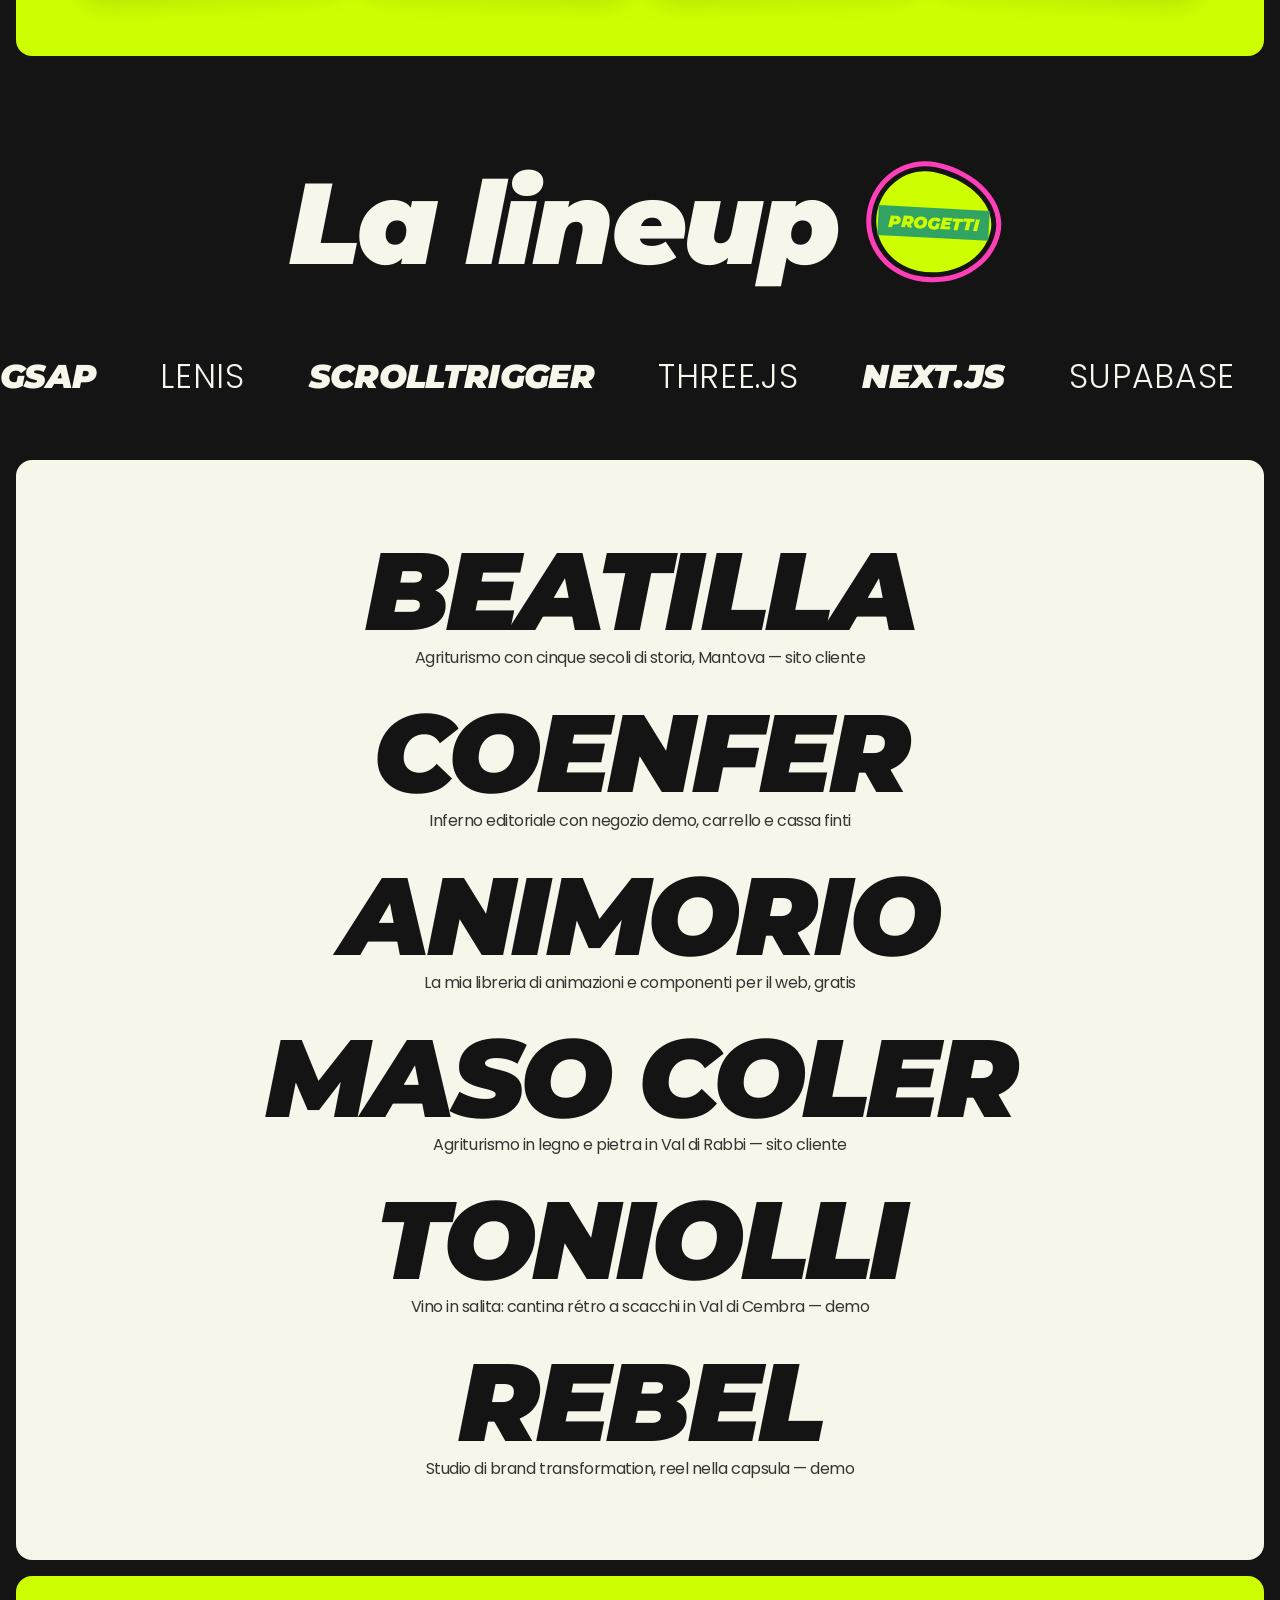
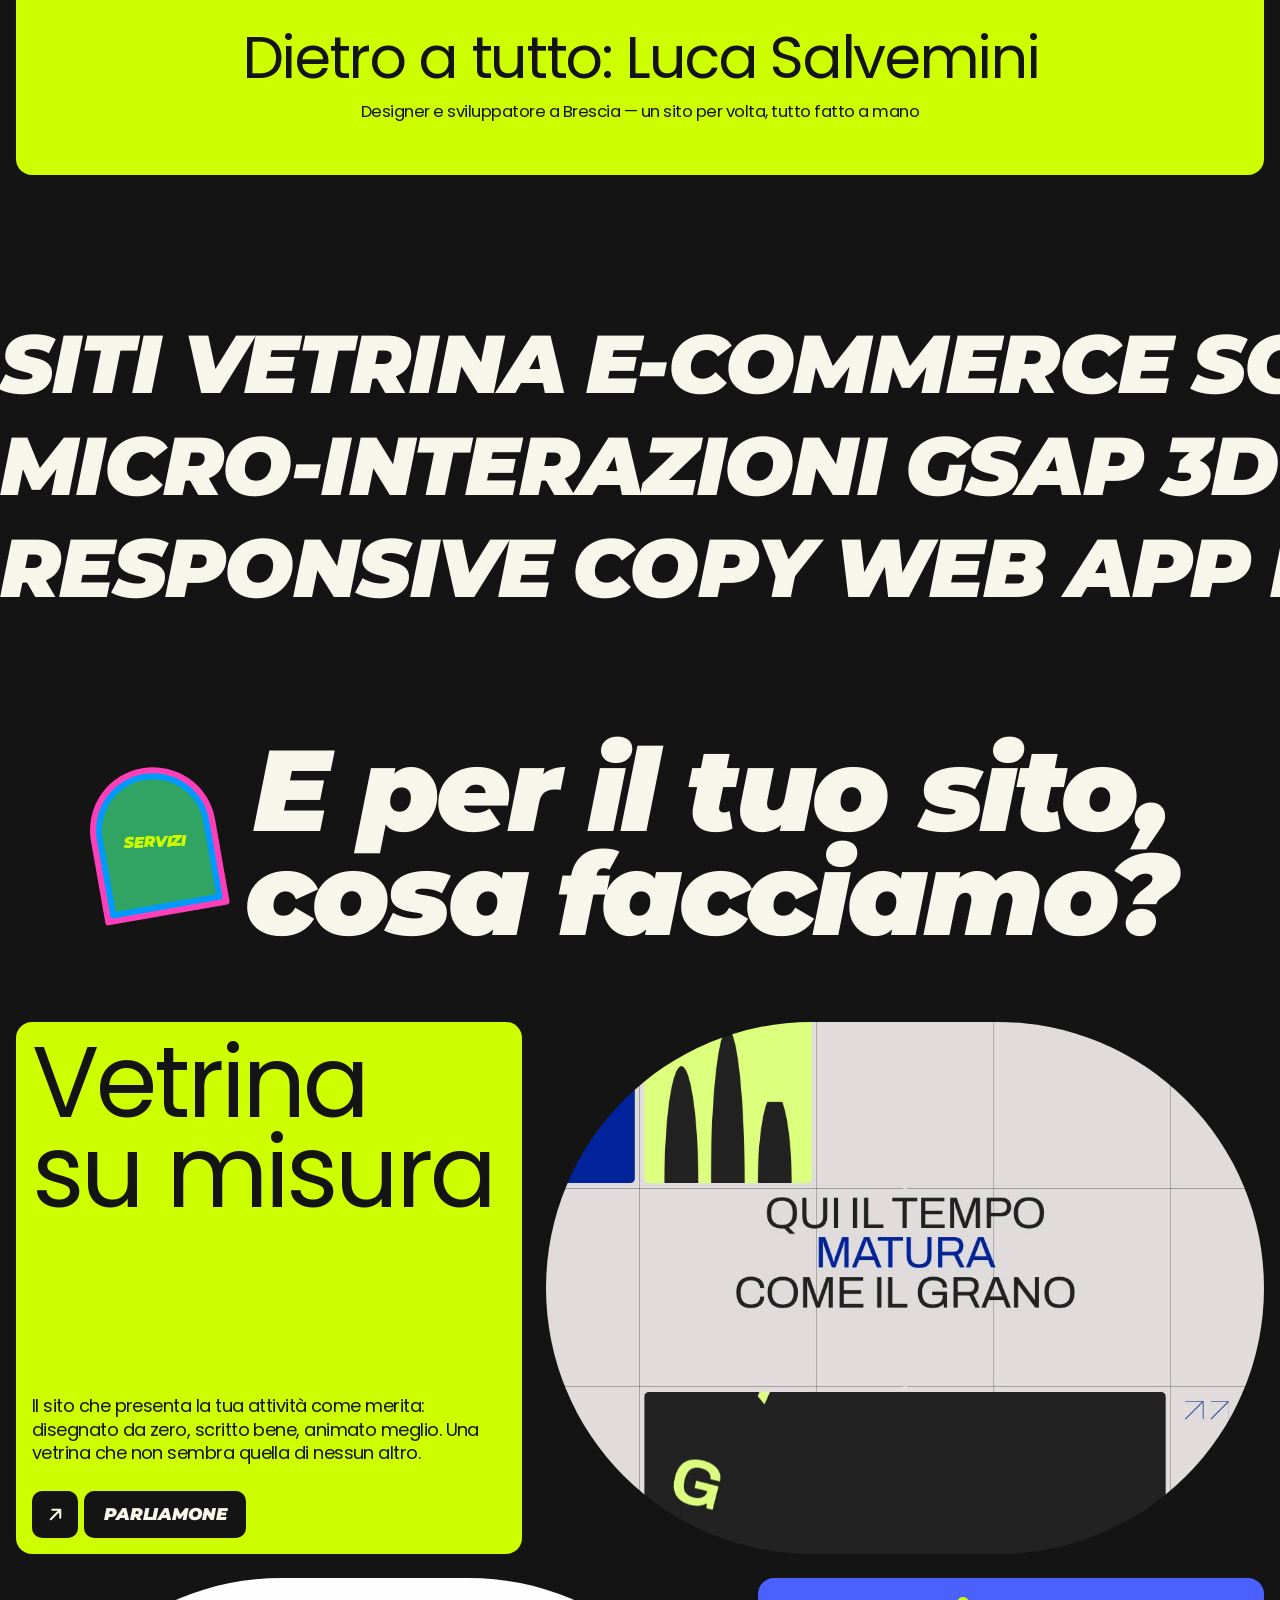
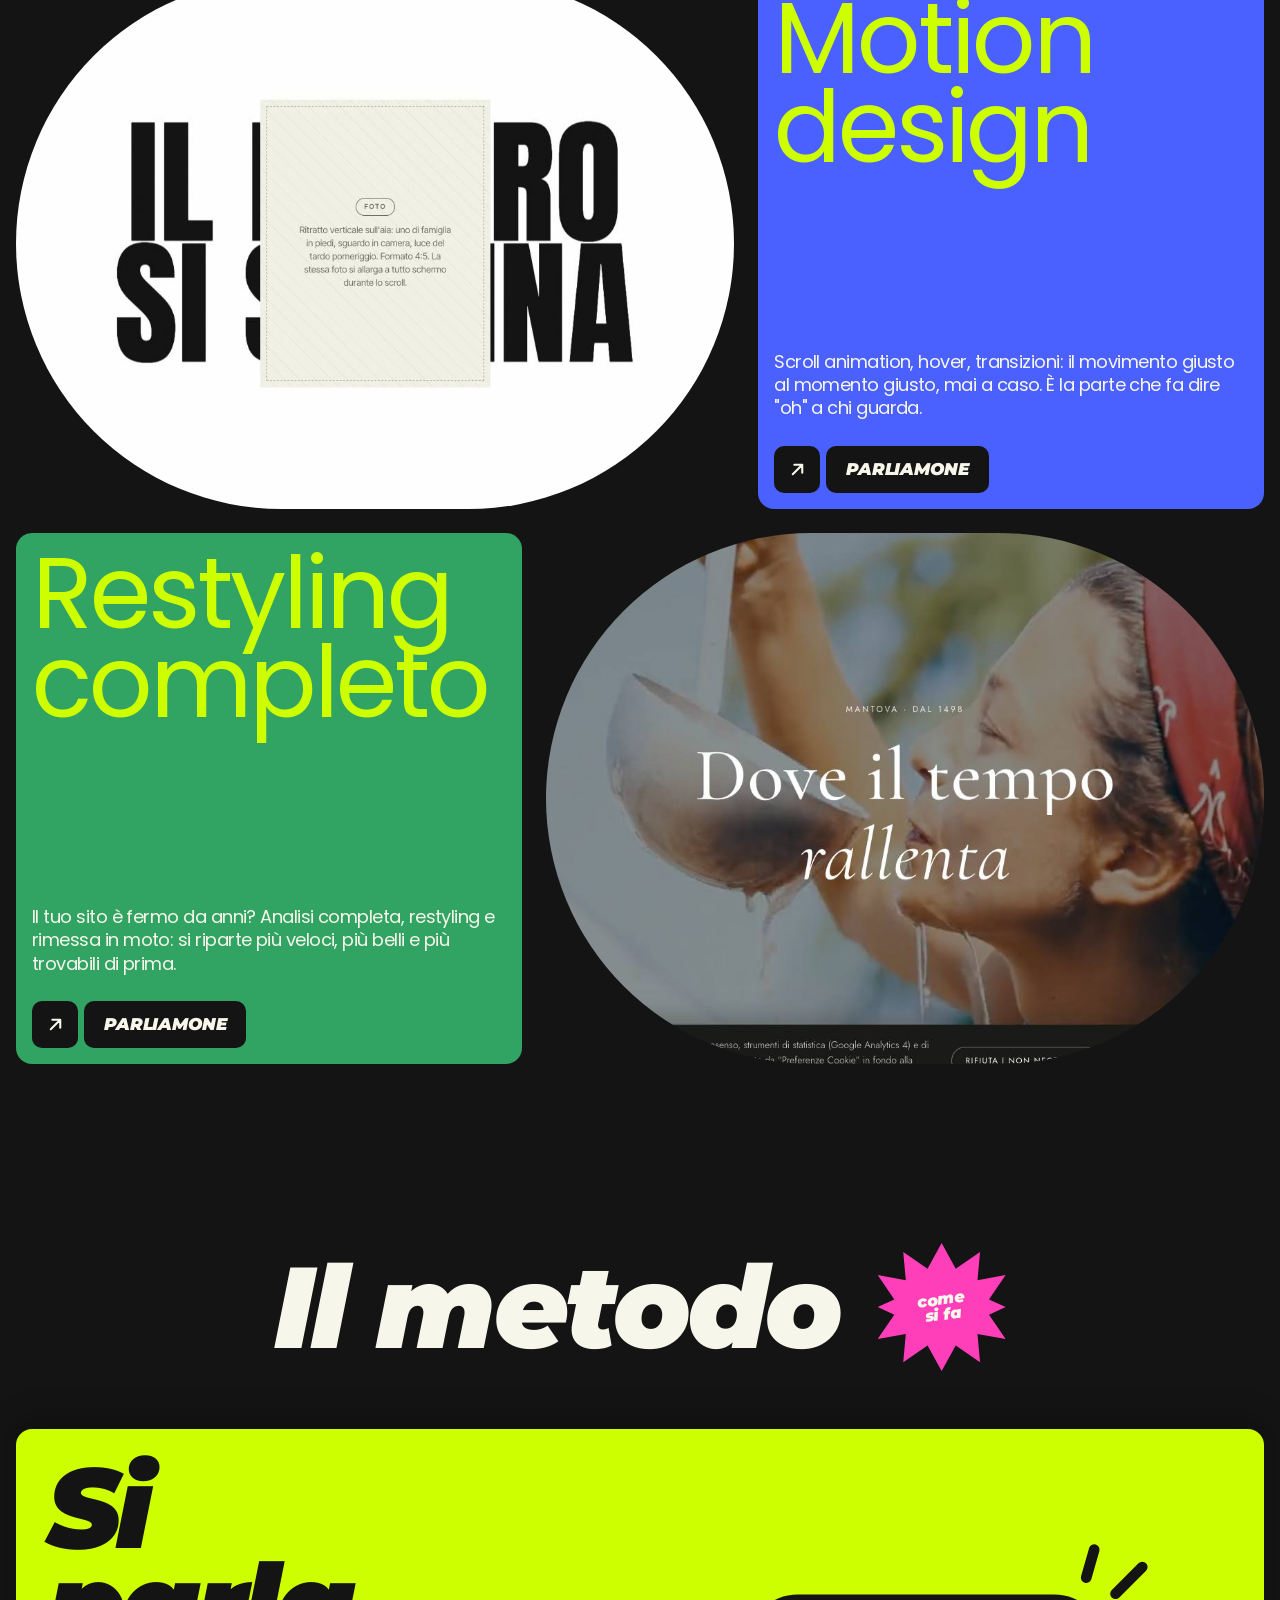
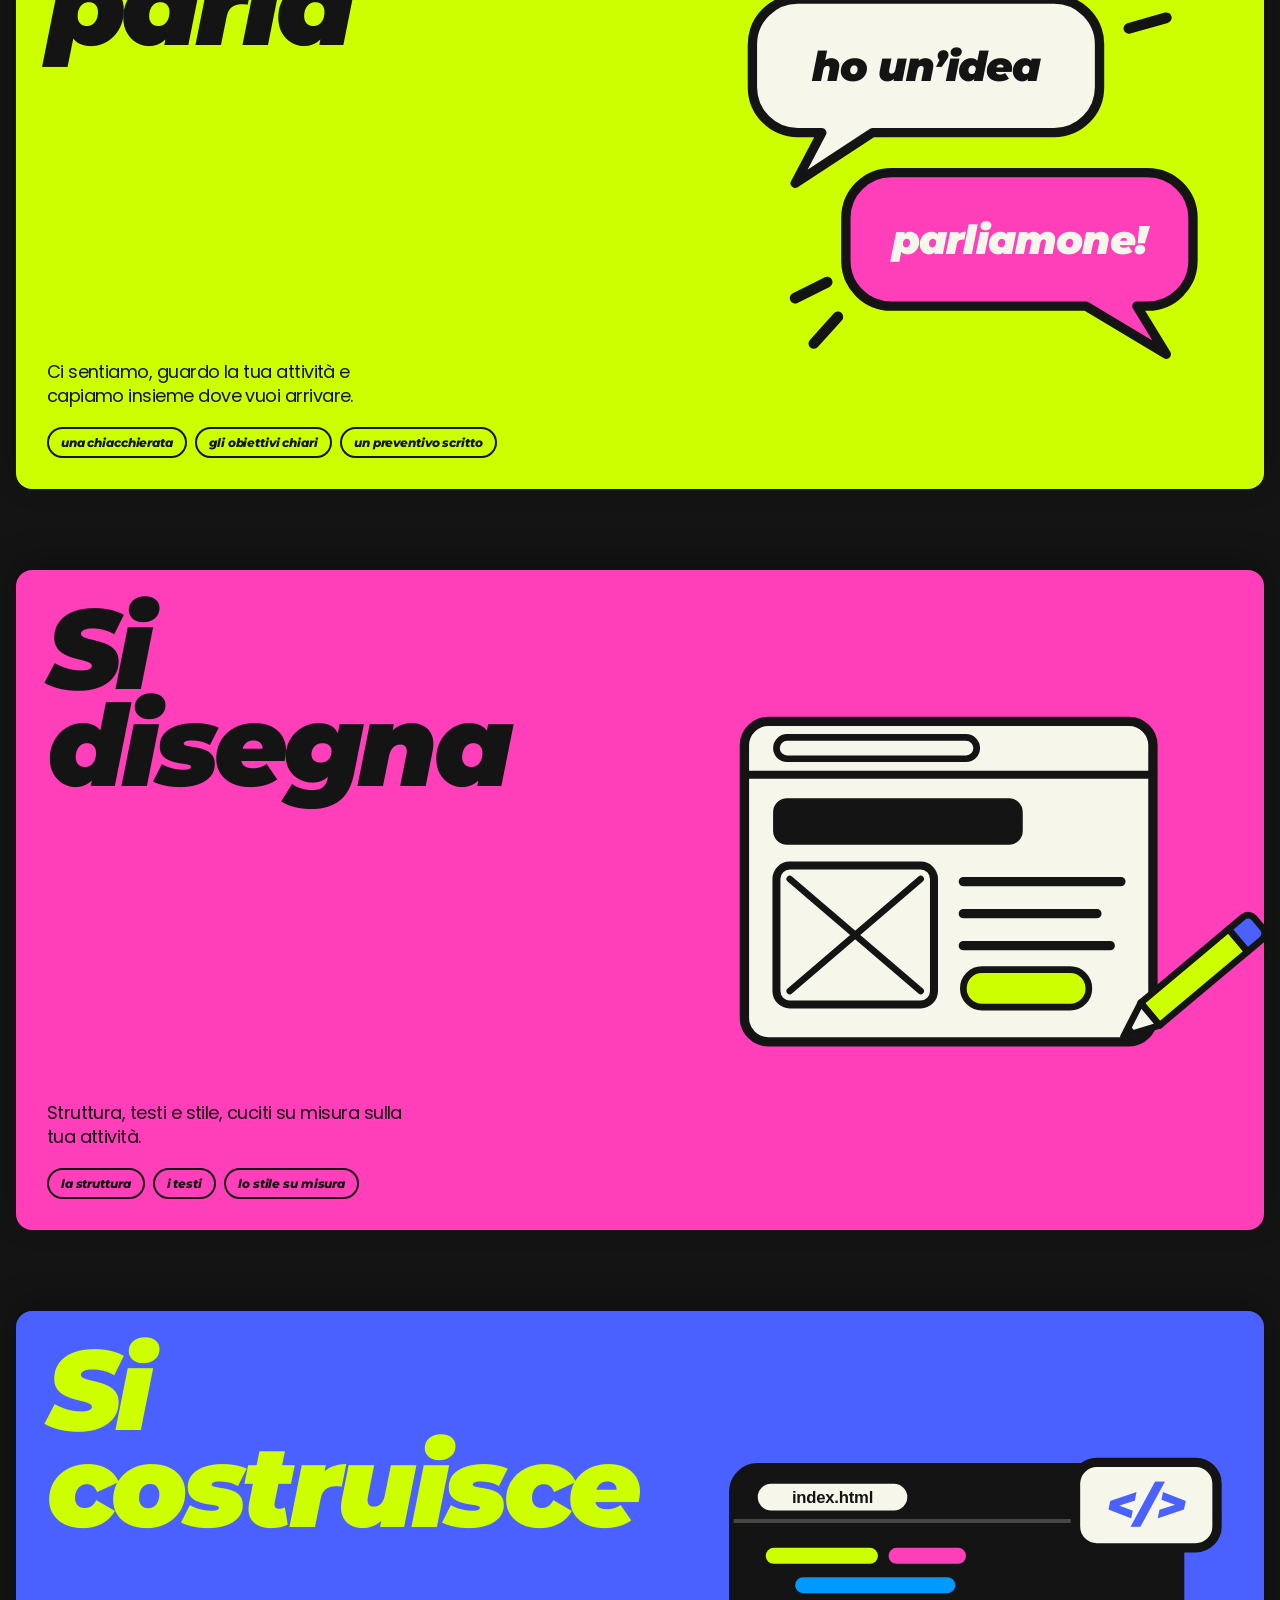
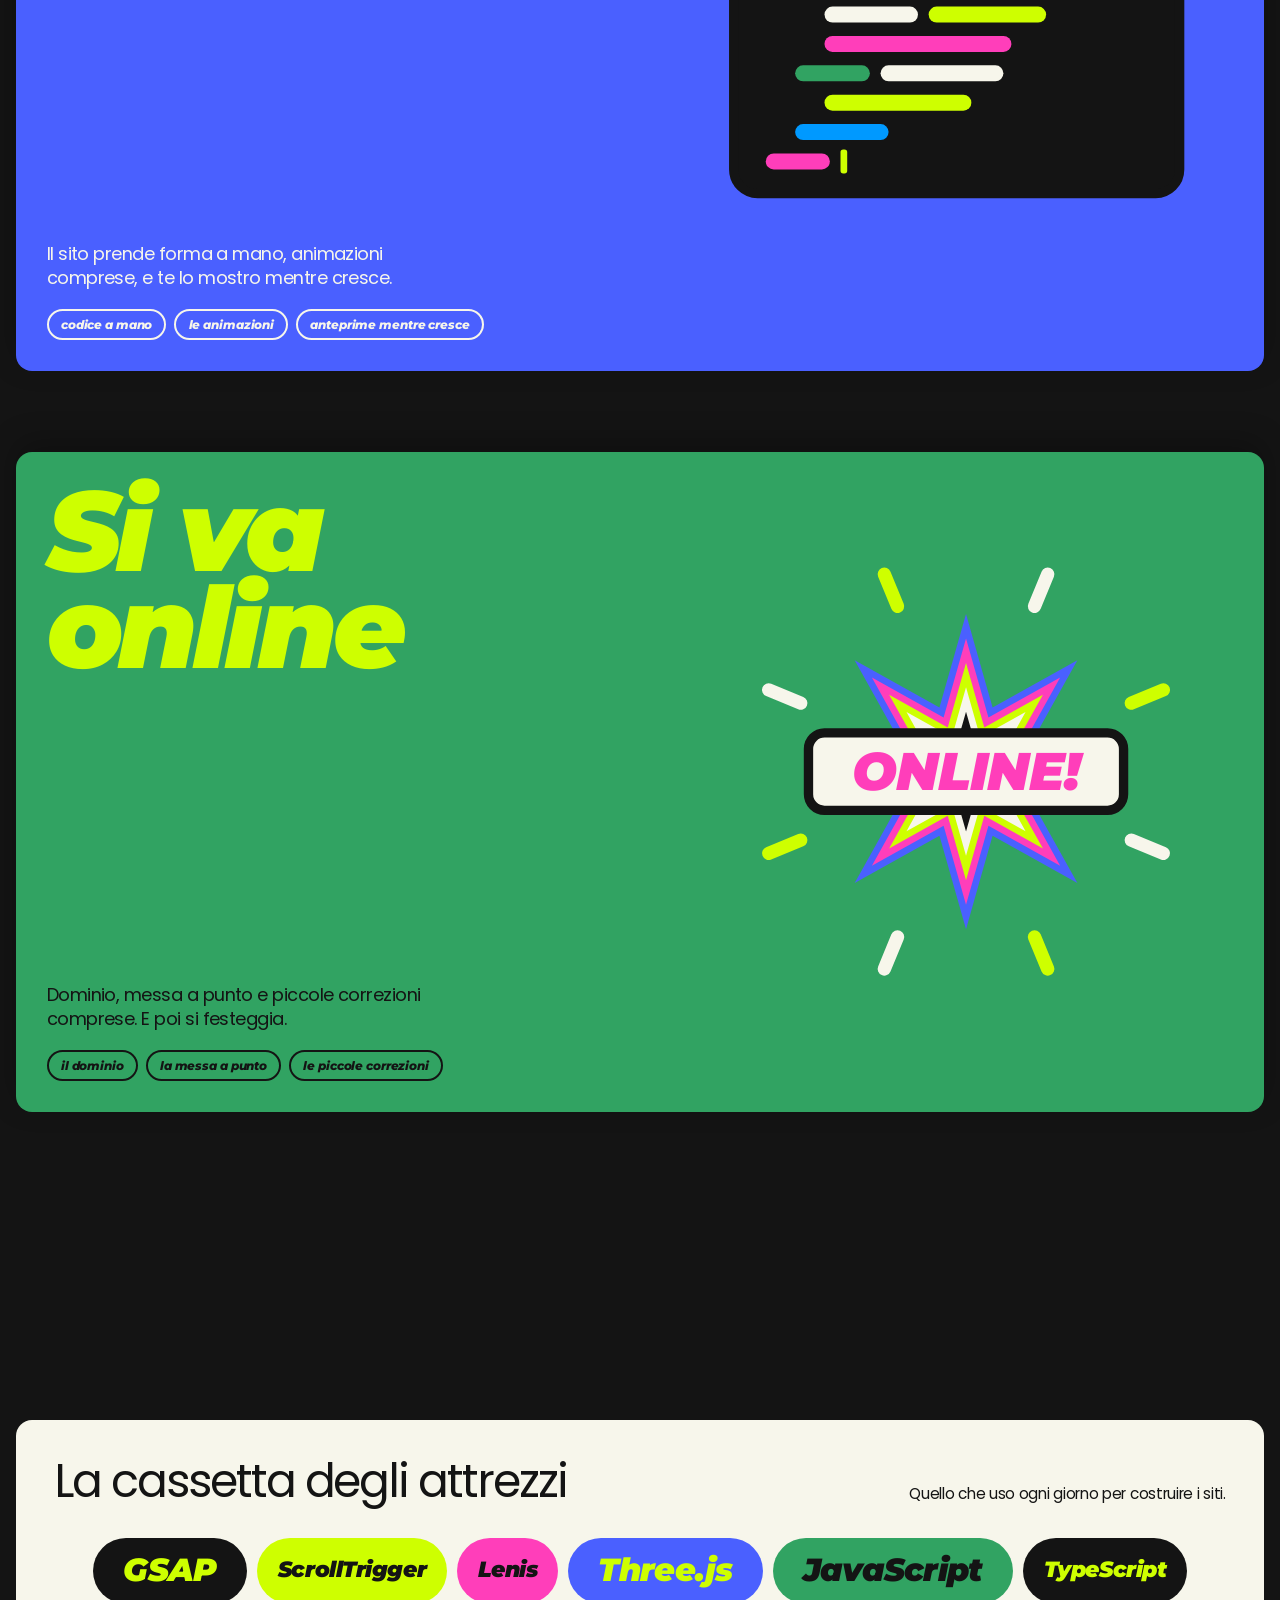
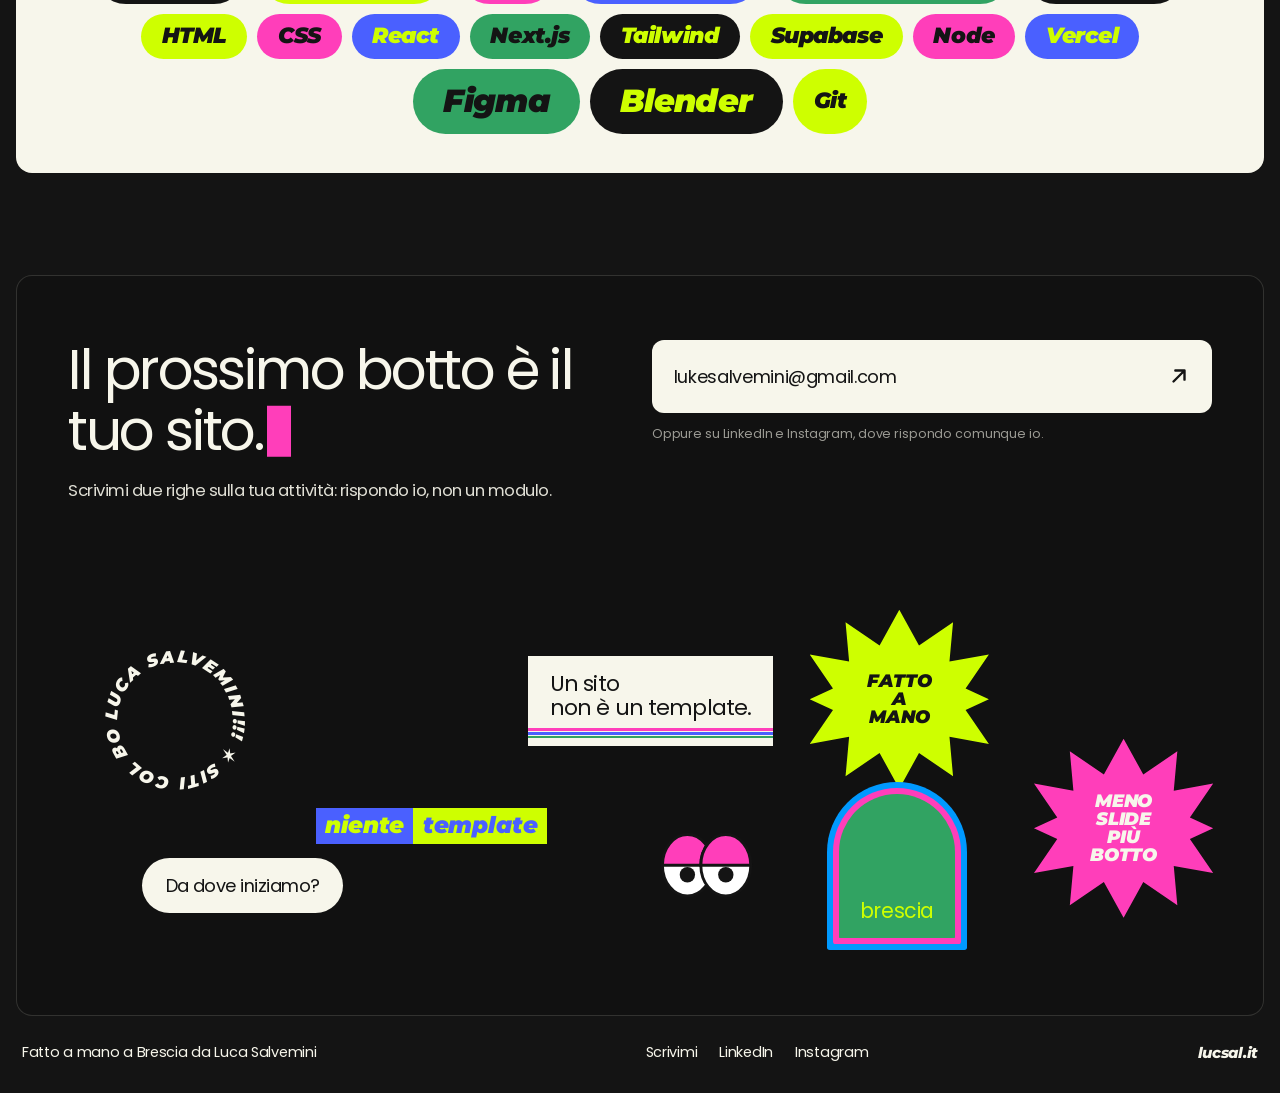
==== commit 8f5d631d: "Lineup: tolto Fermoposta Co-Authored-By: Claude Opus 5.5 <noreply@anthropic.com>" ====
--- a/index.html
+++ b/index.html
@@ -87,34 +87,23 @@
   <!-- CURSORE: guanto che punta (segue il mouse via JS, punta del dito = hotspot) -->
   <div class="guanto" id="guanto" aria-hidden="true">
     <svg viewBox="0 0 100 100">
-      <g transform="translate(33 24) rotate(-28) translate(-46 -4)" stroke="#111" stroke-width="3.2" stroke-linejoin="round" stroke-linecap="round">
-        <g class="g-polsino">
-          <rect x="27" y="80" width="42" height="17" rx="6" fill="#4A60FF"/>
-          <path d="M 31,86.5 H 65" fill="none" stroke="#CEFF00" stroke-width="2.6"/>
-          <path d="M 33,91.5 H 63" fill="none" stroke-width="1.6" stroke-dasharray="2 3"/>
+      <g class="g-mano" stroke-linejoin="round" stroke-linecap="round">
+        <path d="M 58,50 C 64,43 77,41 83,52 C 91,64 90,79 81,87 C 77,91 74,95 66,96 C 56,98 44,93 40,85 C 30,81 25,72 30,66 C 24,60 27,53 34,52 C 30,46 36,41 44,46 Z" fill="#111" stroke="#111" stroke-width="9"/>
+        <line class="g-indice" x1="33" y1="24" x2="62" y2="53" stroke="#111" stroke-width="29"/>
+        <path d="M 58,50 C 64,43 77,41 83,52 C 91,64 90,79 81,87 C 77,91 74,95 66,96 C 56,98 44,93 40,85 C 30,81 25,72 30,66 C 24,60 27,53 34,52 C 30,46 36,41 44,46 Z" fill="#fff"/>
+        <!-- ombra sul lato del pugno -->
+        <path d="M 85,62 C 87,72 84,82 77,89 C 74,92 70,94 66,94.5" fill="none" stroke="#E4E1D3" stroke-width="4"/>
+        <!-- pieghe delle dita chiuse -->
+        <path d="M 31,66 C 35,66 38,68 39.5,71.5" fill="none" stroke="#111" stroke-width="3"/>
+        <path d="M 41,85 C 44.5,84.5 47,82.5 48,79" fill="none" stroke="#111" stroke-width="3"/>
+        <g class="g-indice">
+          <line x1="33" y1="24" x2="62" y2="53" stroke="#fff" stroke-width="20"/>
+          <!-- lato in ombra del dito -->
+          <line x1="40" y1="25" x2="62" y2="47" stroke="#E4E1D3" stroke-width="3.5"/>
+          <!-- piega della nocca -->
+          <path d="M 43.5,42 C 46,42 48.5,39.5 48.5,37" fill="none" stroke="#111" stroke-width="2.4"/>
         </g>
-        <g class="g-mano">
-          <!-- dorso -->
-          <path d="M 39,46 C 33,58 33,72 36,80 C 38,86 60,87 66,80 C 72,72 73,58 70,46 Z" fill="#fff"/>
-          <path d="M 66,78 C 70,70 70,58 68,48" fill="none" stroke="#E4E1D3" stroke-width="4"/>
-          <!-- dita piegate -->
-          <rect x="48" y="62" width="25" height="12" rx="6" fill="#fff"/>
-          <rect x="48" y="52" width="27" height="12" rx="6" fill="#fff"/>
-          <rect x="48" y="42" width="27" height="12" rx="6" fill="#fff"/>
-          <path d="M 66,45.5 C 69,45.5 71,47 71.5,48" fill="none" stroke="#E4E1D3" stroke-width="2.2"/>
-          <path d="M 66,55.5 C 69,55.5 71,57 71.5,58" fill="none" stroke="#E4E1D3" stroke-width="2.2"/>
-          <!-- indice -->
-          <g class="g-indice">
-            <rect x="37" y="4" width="17" height="52" rx="8.5" fill="#fff"/>
-            <path d="M 50.5,12 V 40" fill="none" stroke="#E4E1D3" stroke-width="3"/>
-            <path d="M 41.5,8.5 C 41.5,13 49.5,13 49.5,8.5" fill="none" stroke-width="2"/>
-            <path d="M 41,30 C 44,31.5 47,31.5 50,30" fill="none" stroke-width="2"/>
-            <path d="M 41,34 C 44,35.2 47,35.2 50,34" fill="none" stroke-width="1.6"/>
-          </g>
-          <!-- pollice -->
-          <path d="M 32,58 C 30,52 34,48 40,50 L 60,61 C 65,64 62,71 56,69 L 36,63 C 34,62 32.5,60.5 32,58 Z" fill="#fff"/>
-          <path d="M 52,66 C 55,67 58,67 59.5,65.5" fill="none" stroke="#E4E1D3" stroke-width="2"/>
-        </g>
+        <path d="M 39,47 C 47,49 56,53 62,60" fill="none" stroke="#111" stroke-width="4.5"/>
       </g>
     </svg>
   </div>
@@ -274,12 +263,6 @@
               <span class="roster-cap">Studio di brand transformation, reel nella capsula — demo</span>
             </a>
           </li>
-          <li class="roster-row" data-img="assets/img/fermoposta.jpg" data-accent="#4A60FF">
-            <a class="roster-link" href="https://lucsal2603.github.io/fermoposta/" target="_blank" rel="noopener">
-              <span class="roster-name">FERMOPOSTA</span>
-              <span class="roster-cap">Una lettera dal podere: busta, francobollo e annullo — demo</span>
-            </a>
-          </li>
         </ul>
       </div>
 
--- a/css/style.css
+++ b/css/style.css
@@ -87,7 +87,7 @@
 .guanto {
   position: fixed;
   top: 0; left: 0;
-  width: 60px; height: 60px;
+  width: 52px; height: 52px;
   z-index: 300;
   pointer-events: none;
   opacity: 0;
